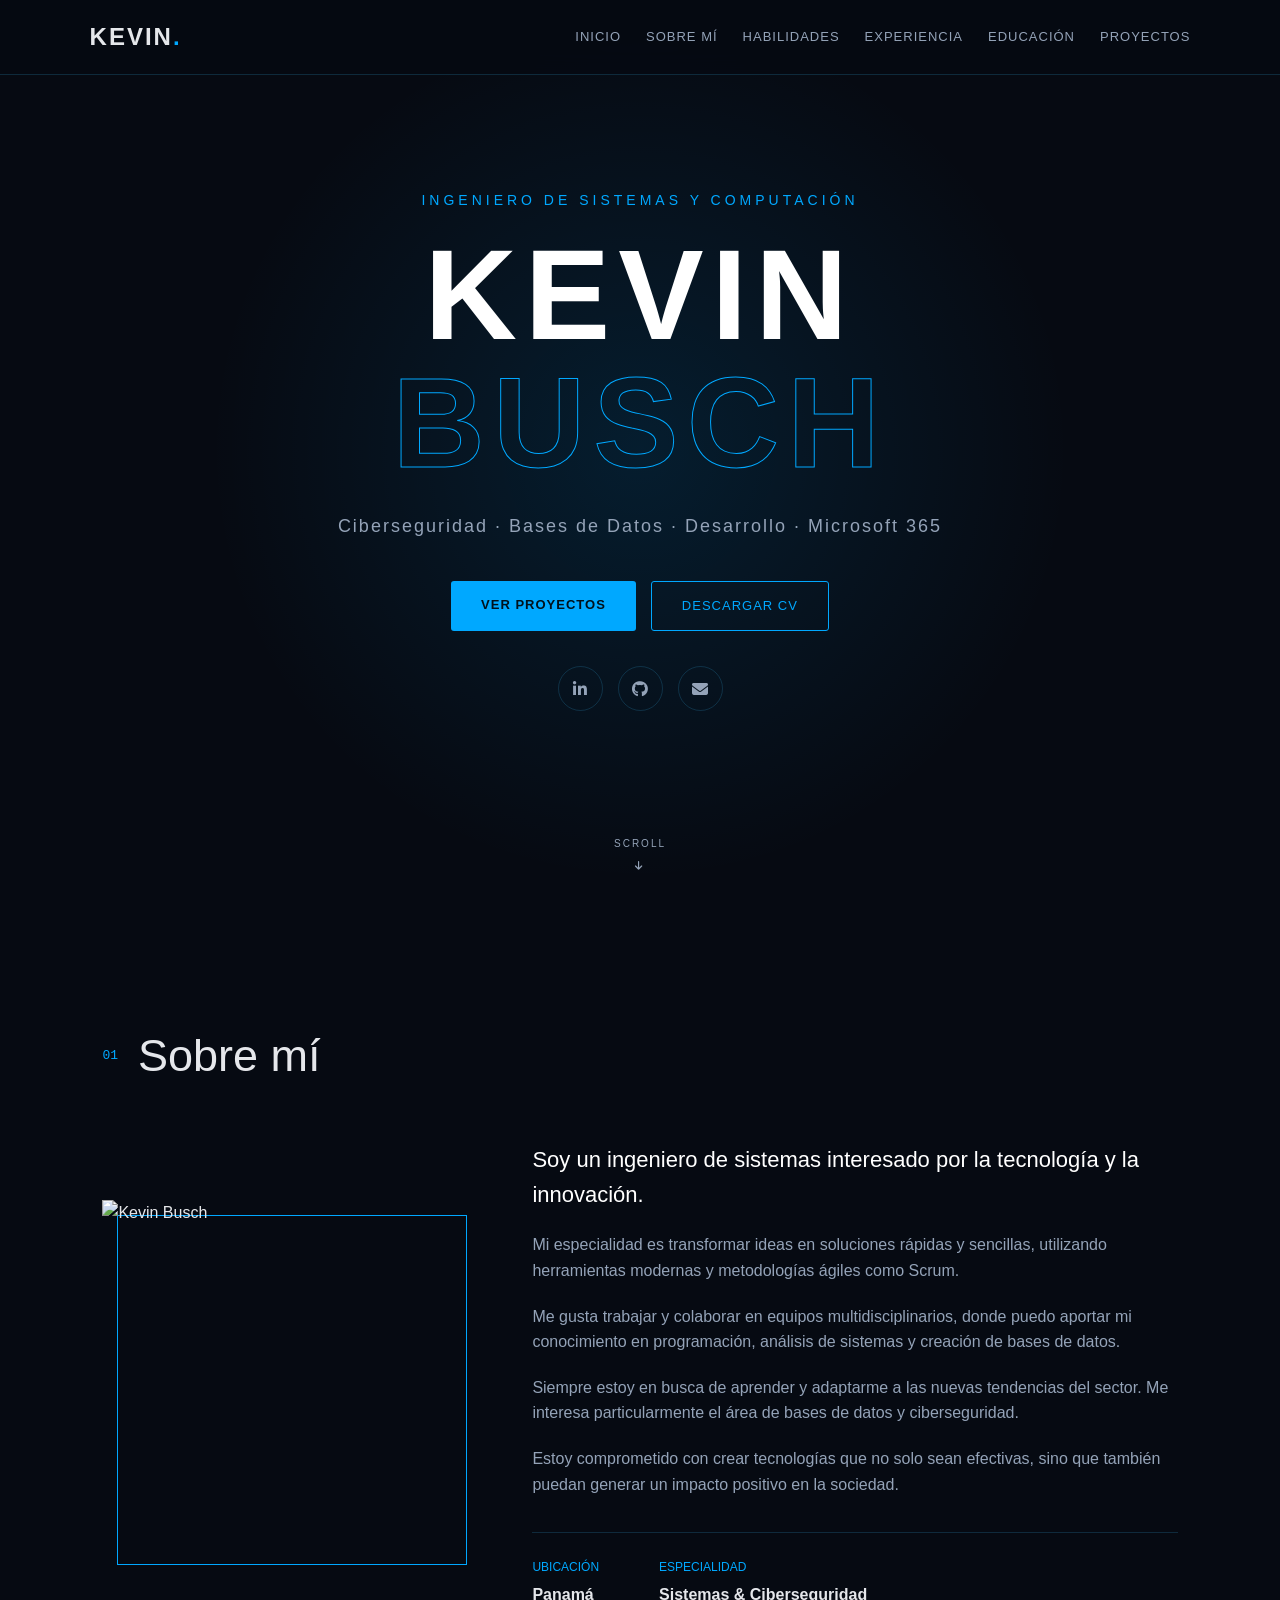
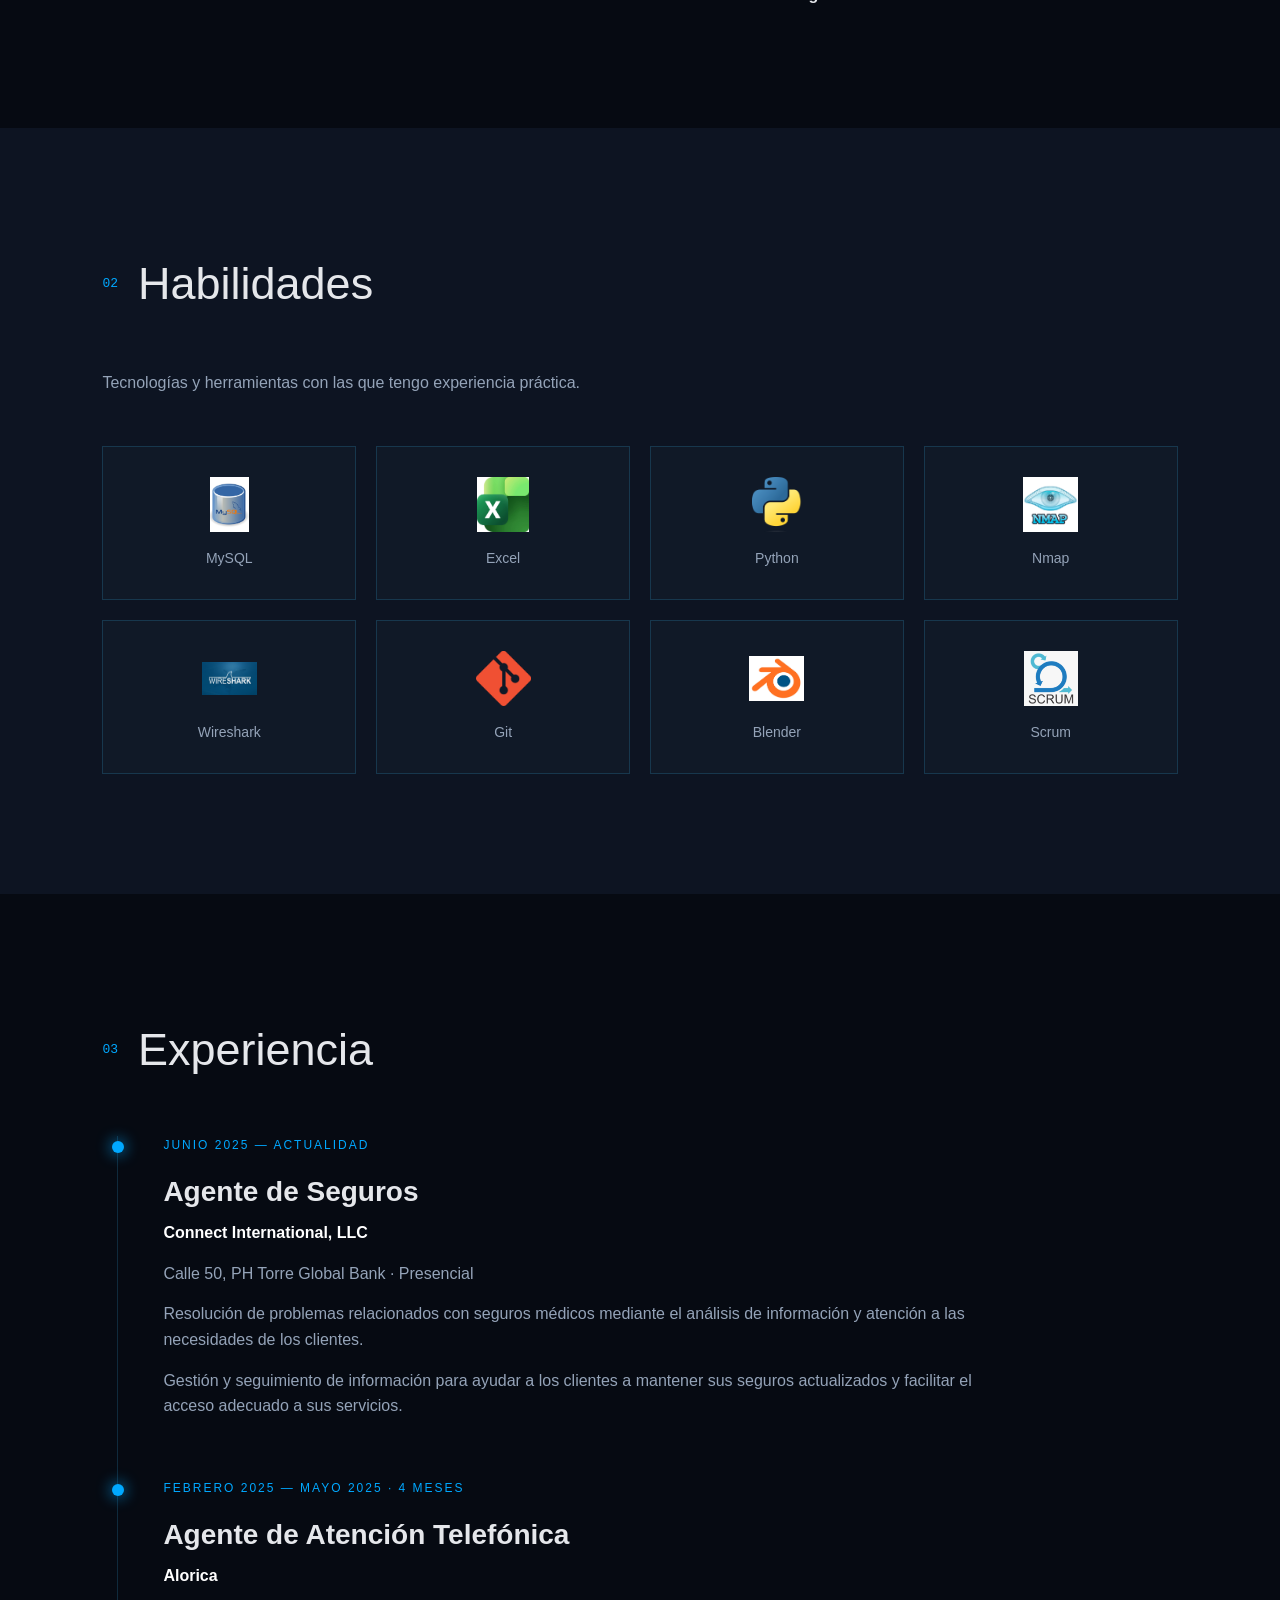
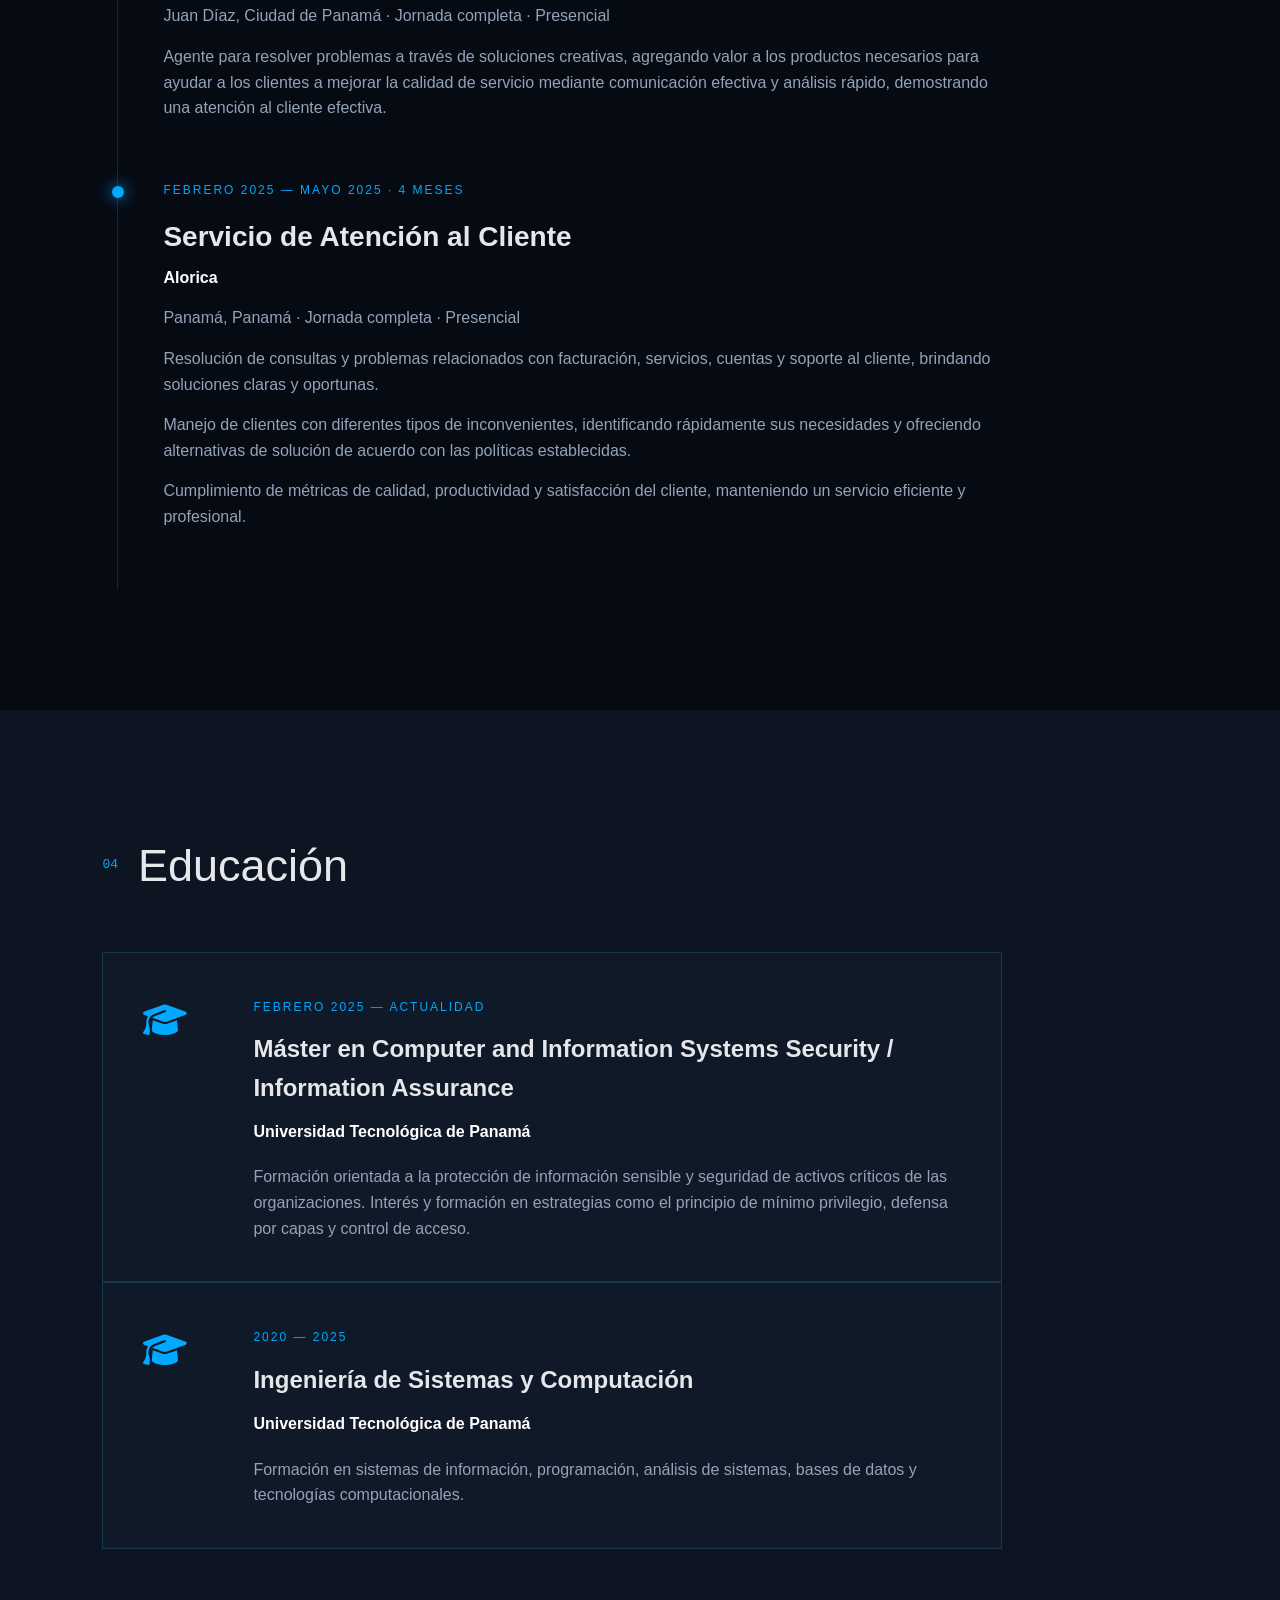
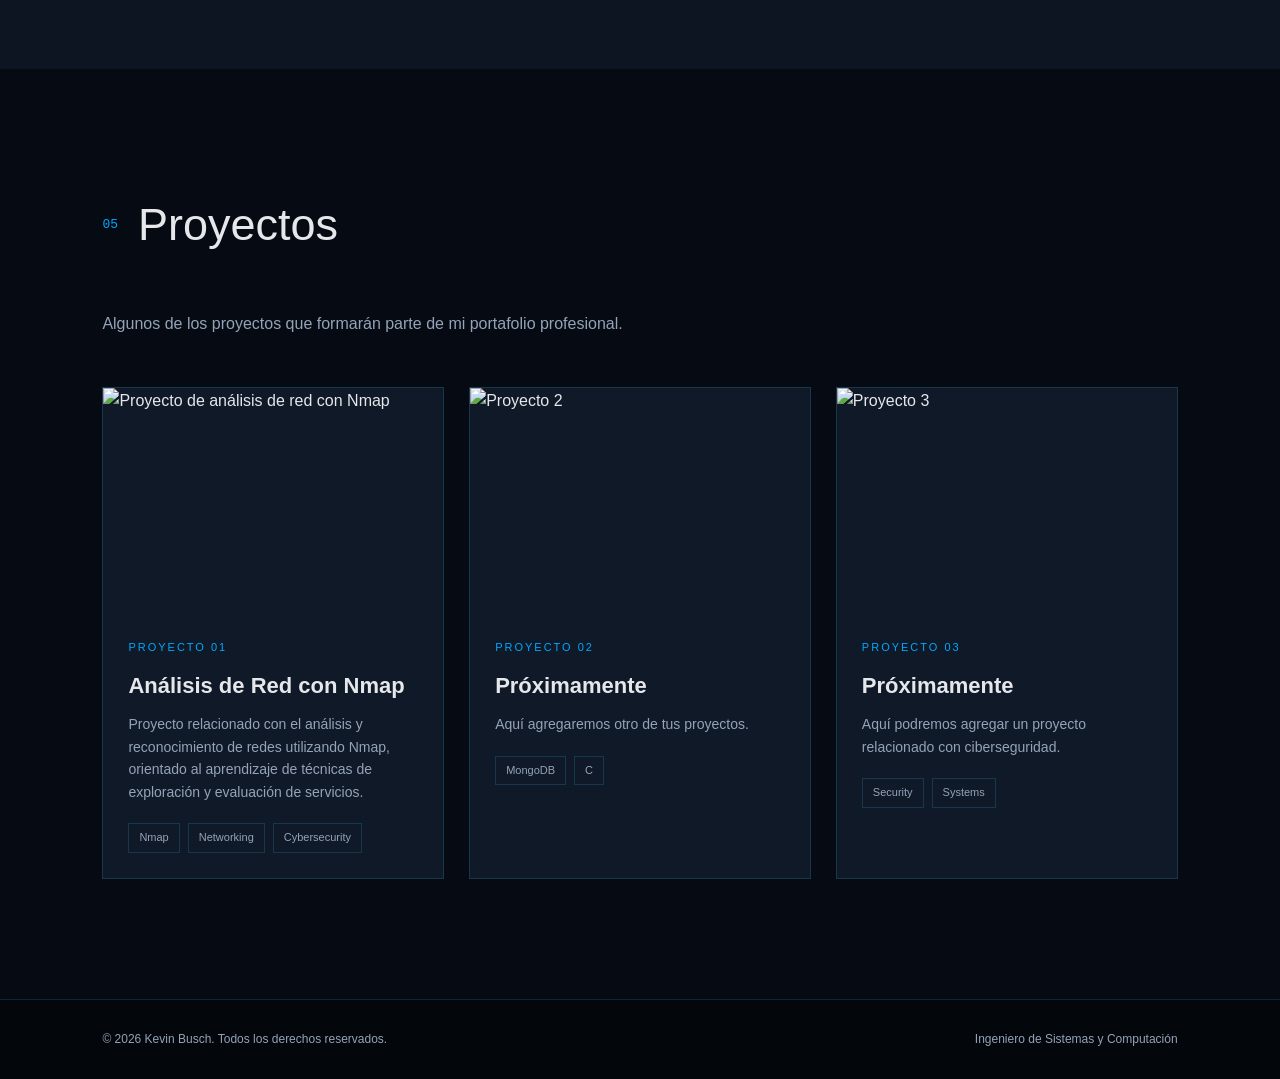
==== index.html @ ad1fcc8e "Update index.html" ====
<!DOCTYPE html>

<html lang="es">



<head>



    <meta charset="UTF-8">



    <meta name="viewport"

          content="width=device-width, initial-scale=1.0">



    <title>Kevin Busch | Ingeniero de Sistemas</title>



    <meta name="description"

          content="Portafolio profesional de Kevin Busch, Ingeniero de Sistemas y Computación con enfoque en ciberseguridad, bases de datos y tecnología.">



    <link rel="stylesheet"

          href="css/style.css">



    <!-- Font Awesome -->

    <link rel="stylesheet"

          href="https://cdnjs.cloudflare.com/ajax/libs/font-awesome/6.5.2/css/all.min.css">



</head>





<body>





    <!-- =====================================

         NAVEGACIÓN

    ====================================== -->



    <header class="navbar">



        <a href="#inicio" class="logo">

            KEVIN<span>.</span>

        </a>





        <nav>



            <a href="#inicio">

                Inicio

            </a>



            <a href="#sobre-mi">

                Sobre mí

            </a>



            <a href="#habilidades">

                Habilidades

            </a>



            <a href="#experiencia">

                Experiencia

            </a>



            <a href="#educacion">

                Educación

            </a>



            <a href="#proyectos">

                Proyectos

            </a>



        </nav>





        <button class="menu-button">



            <i class="fas fa-bars"></i>



        </button>



    </header>







    <!-- =====================================

         INICIO

    ====================================== -->



    <section id="inicio"

             class="hero">





        <div class="hero-background"></div>





        <div class="hero-content">





            <p class="hero-small">



                INGENIERO DE SISTEMAS Y COMPUTACIÓN



            </p>





            <h1>



                KEVIN

                <span>BUSCH</span>



            </h1>





            <p class="hero-description">



                Ciberseguridad · Bases de Datos · Desarrollo

                · Microsoft 365



            </p>





            <div class="hero-buttons">



                <a href="#proyectos"

                   class="btn btn-primary">



                    Ver proyectos



                </a>





                <a href="cv/Kevin-Busch-CV.pdf"

                   class="btn btn-outline"

                   target="_blank">



                    Descargar CV



                </a>



            </div>





            <div class="social-links">





                <a href="https://www.linkedin.com/in/kevin-busch-2131a6323/"

                   target="_blank"

                   aria-label="LinkedIn">



                    <i class="fab fa-linkedin-in"></i>



                </a>





                <a href="#"

                   target="_blank"

                   aria-label="GitHub">



                    <i class="fab fa-github"></i>



                </a>





                <a href="mailto:Kevinbusch2012@outlook.com"

                   aria-label="Email">



                    <i class="fas fa-envelope"></i>



                </a>





            </div>





        </div>





        <div class="scroll-indicator">



            <span>

                SCROLL

            </span>



            <i class="fas fa-arrow-down"></i>



        </div>





    </section>







    <!-- =====================================

         SOBRE MI

    ====================================== -->



    <section id="sobre-mi"

             class="section about">





        <div class="section-title">



            <span>

                01

            </span>



            <h2>

                Sobre mí

            </h2>



        </div>





        <div class="about-grid">





            <div class="about-image">



                <div class="image-border"></div>



                <img src="img/kevin.jpg"

                     alt="Kevin Busch">



            </div>





            <div class="about-content">





                <p class="highlight">



                    Soy un ingeniero de sistemas interesado

                    por la tecnología y la innovación.



                </p>





                <p>



                    Mi especialidad es transformar ideas

                    en soluciones rápidas y sencillas,

                    utilizando herramientas modernas y

                    metodologías ágiles como Scrum.



                </p>





                <p>



                    Me gusta trabajar y colaborar en equipos

                    multidisciplinarios, donde puedo aportar

                    mi conocimiento en programación, análisis

                    de sistemas y creación de bases de datos.



                </p>





                <p>



                    Siempre estoy en busca de aprender y

                    adaptarme a las nuevas tendencias del

                    sector. Me interesa particularmente

                    el área de bases de datos y ciberseguridad.



                </p>





                <p>



                    Estoy comprometido con crear tecnologías

                    que no solo sean efectivas, sino que

                    también puedan generar un impacto

                    positivo en la sociedad.



                </p>





                <div class="about-info">





                    <div>



                        <span>

                            Ubicación

                        </span>



                        <strong>

                            Panamá

                        </strong>



                    </div>





                    <div>



                        <span>

                            Especialidad

                        </span>



                        <strong>

                            Sistemas & Ciberseguridad

                        </strong>



                    </div>





                </div>





            </div>





        </div>





    </section>







    <!-- =====================================

         ESPECIALIDADES

    ====================================== -->



    <section id="habilidades"

             class="section skills">





        <div class="section-title">



            <span>

                02

            </span>



            <h2>

                Habilidades

            </h2>



        </div>





        <p class="section-intro">



            Tecnologías y herramientas con las que tengo

            experiencia práctica.



        </p>





        <div class="skills-logos">





            <div class="skill-box">

                <img src="img/mysql.jpg" alt="MySQL">

                <span>MySQL</span>

            </div>





            <div class="skill-box">

                <img src="img/excell.jpg" alt="Excel">

                <span>Excel</span>

            </div>





            <div class="skill-box">

                <img src="img/python.png" alt="Python">

                <span>Python</span>

            </div>





            <div class="skill-box">

                <img src="img/nmap.png" alt="Nmap">

                <span>Nmap</span>

            </div>





            <div class="skill-box">

                <img src="img/wireshark.png" alt="Wireshark">

                <span>Wireshark</span>

            </div>





            <div class="skill-box">

                <img src="img/git.png" alt="Git">

                <span>Git</span>

            </div>





            <div class="skill-box">

                <img src="img/blender.jpg" alt="Blender">

                <span>Blender</span>

            </div>





            <div class="skill-box">

                <img src="img/scrum.png" alt="Scrum">

                <span>Scrum</span>

            </div>





        </div>





    </section>







    <!-- =====================================

         EXPERIENCIA

    ====================================== -->



    <section id="experiencia"

             class="section experience">





        <div class="section-title">



            <span>

                03

            </span>



            <h2>

                Experiencia

            </h2>



        </div>





        <div class="timeline">





            <div class="timeline-item">





                <div class="timeline-dot"></div>





                <div class="timeline-date">



                    JUNIO 2025 — ACTUALIDAD



                </div>





                <div class="timeline-content">





                    <h3>

                        Agente de Seguros

                    </h3>





                    <h4>

                        Connect International, LLC

                    </h4>





                    <p>



                        Calle 50, PH Torre Global Bank

                        · Presencial



                    </p>





                    <p>



                        Resolución de problemas relacionados

                        con seguros médicos mediante el

                        análisis de información y atención

                        a las necesidades de los clientes.



                    </p>





                    <p>



                        Gestión y seguimiento de información

                        para ayudar a los clientes a mantener

                        sus seguros actualizados y facilitar

                        el acceso adecuado a sus servicios.



                    </p>





                </div>





            </div>





            <div class="timeline-item">





                <div class="timeline-dot"></div>





                <div class="timeline-date">



                    FEBRERO 2025 — MAYO 2025 · 4 MESES



                </div>





                <div class="timeline-content">





                    <h3>

                        Agente de Atención Telefónica

                    </h3>





                    <h4>

                        Alorica

                    </h4>





                    <p>



                        Juan Díaz, Ciudad de Panamá

                        · Jornada completa · Presencial



                    </p>





                    <p>



                        Agente para resolver problemas a través

                        de soluciones creativas, agregando valor

                        a los productos necesarios para ayudar a

                        los clientes a mejorar la calidad de

                        servicio mediante comunicación efectiva

                        y análisis rápido, demostrando una

                        atención al cliente efectiva.



                    </p>





                </div>





            </div>





            <div class="timeline-item">





                <div class="timeline-dot"></div>





                <div class="timeline-date">



                    FEBRERO 2025 — MAYO 2025 · 4 MESES



                </div>





                <div class="timeline-content">





                    <h3>

                        Servicio de Atención al Cliente

                    </h3>





                    <h4>

                        Alorica

                    </h4>





                    <p>



                        Panamá, Panamá

                        · Jornada completa · Presencial



                    </p>





                    <p>



                        Resolución de consultas y problemas

                        relacionados con facturación, servicios,

                        cuentas y soporte al cliente, brindando

                        soluciones claras y oportunas.



                    </p>





                    <p>



                        Manejo de clientes con diferentes tipos

                        de inconvenientes, identificando

                        rápidamente sus necesidades y ofreciendo

                        alternativas de solución de acuerdo con

                        las políticas establecidas.



                    </p>





                    <p>



                        Cumplimiento de métricas de calidad,

                        productividad y satisfacción del cliente,

                        manteniendo un servicio eficiente y

                        profesional.



                    </p>





                </div>





            </div>





        </div>





    </section>







    <!-- =====================================

         EDUCACIÓN

    ====================================== -->



    <section id="educacion"

             class="section education">





        <div class="section-title">



            <span>

                04

            </span>



            <h2>

                Educación

            </h2>



        </div>





        <div class="education-card">





            <div class="education-icon">



                <i class="fas fa-graduation-cap"></i>



            </div>





            <div>





                <span class="education-date">



                    FEBRERO 2025 — ACTUALIDAD



                </span>





                <h3>



                    Máster en Computer and Information

                    Systems Security / Information Assurance



                </h3>





                <h4>



                    Universidad Tecnológica de Panamá



                </h4>





                <p>



                    Formación orientada a la protección de

                    información sensible y seguridad de

                    activos críticos de las organizaciones.



                    Interés y formación en estrategias como

                    el principio de mínimo privilegio,

                    defensa por capas y control de acceso.



                </p>





            </div>





        </div>





        <div class="education-card">



    <div class="education-icon">



        <i class="fas fa-graduation-cap"></i>



    </div>



    <div>



        <span class="education-date">



            2020 — 2025



        </span>



        <h3>



            Ingeniería de Sistemas y Computación



        </h3>



        <h4>



            Universidad Tecnológica de Panamá



        </h4>



        <p>



            Formación en sistemas de información,

            programación, análisis de sistemas,

            bases de datos y tecnologías

            computacionales.



        </p>



    </div>



</div>





    </section>







    <!-- =====================================

         PROYECTOS

    ====================================== -->



    <section id="proyectos"

             class="section projects">





        <div class="section-title">



            <span>

                05

            </span>



            <h2>

                Proyectos

            </h2>



        </div>





        <p class="section-intro">



            Algunos de los proyectos que formarán

            parte de mi portafolio profesional.



        </p>





        <div class="projects-grid">





            <article class="project-card">





                <div class="project-image">



                    <img src="img/project-1.jpg"

                         alt="Proyecto de análisis de red con Nmap">



                </div>





                <div class="project-content">





                    <span>

                        PROYECTO 01

                    </span>





                    <h3>

                        Análisis de Red con Nmap

                    </h3>





                    <p>



                         Proyecto relacionado con el análisis y

                        reconocimiento de redes utilizando Nmap,

                        orientado al aprendizaje de técnicas de

                        exploración y evaluación de servicios.



                    </p>





                    <div class="project-tech">



                            <span>Nmap</span>



                            <span>Networking</span>



                            <span>Cybersecurity</span>



                        </div>





                </div>





            </article>







            <article class="project-card">





                <div class="project-image">



                    <img src="img/project-2.jpg"

                         alt="Proyecto 2">



                </div>





                <div class="project-content">





                    <span>

                        PROYECTO 02

                    </span>





                    <h3>

                        Próximamente

                    </h3>





                    <p>



                        Aquí agregaremos otro de tus

                        proyectos.



                    </p>





                    <div class="project-tech">



                        <span>MongoDB</span>



                        <span>C</span>



                    </div>





                </div>





            </article>







            <article class="project-card">





                <div class="project-image">



                    <img src="img/project-3.jpg"

                         alt="Proyecto 3">



                </div>





                <div class="project-content">





                    <span>

                        PROYECTO 03

                    </span>





                    <h3>

                        Próximamente

                    </h3>





                    <p>



                        Aquí podremos agregar un proyecto

                        relacionado con ciberseguridad.



                    </p>





                    <div class="project-tech">



                        <span>Security</span>



                        <span>Systems</span>



                    </div>





                </div>





            </article>





        </div>





    </section>







    <!-- =====================================

         FOOTER

    ====================================== -->



    <footer>





        <p>



            © 2026 Kevin Busch.

            Todos los derechos reservados.



        </p>





        <p>



            Ingeniero de Sistemas y Computación



        </p>





    </footer>







    <script src="js/script.js"></script>





</body>



</html>
---- css/style.css ----
/* =========================================

   VARIABLES

========================================= */



:root {



    --background: #060a12;



    --background-light: #0d1422;



    --card: #101927;



    --blue: #00a8ff;



    --blue-light: #38bdf8;



    --green: #22c55e;



    --white: #ffffff;



    --text: #e5e7eb;



    --muted: #94a3b8;



    --border: rgba(56, 189, 248, 0.18);



}







/* =========================================

   RESET

========================================= */



* {



    margin: 0;



    padding: 0;



    box-sizing: border-box;



}





html {



    scroll-behavior: smooth;



}





body {



    font-family:

        Arial,

        Helvetica,

        sans-serif;



    background: var(--background);



    color: var(--text);



    line-height: 1.6;



}





a {



    text-decoration: none;



    color: inherit;



}





img {



    max-width: 100%;



    display: block;



}







/* =========================================

   NAVBAR

========================================= */



.navbar {



    position: fixed;



    top: 0;



    left: 0;



    width: 100%;



    height: 75px;



    display: flex;



    align-items: center;



    justify-content: space-between;



    padding: 0 7%;



    background:

        rgba(6, 10, 18, .85);



    backdrop-filter: blur(12px);



    border-bottom:

        1px solid var(--border);



    z-index: 1000;



}





.logo {



    font-size: 24px;



    font-weight: 700;



    letter-spacing: 2px;



}





.logo span {



    color: var(--blue);



}





.navbar nav {



    display: flex;



    gap: 25px;



}





.navbar nav a {



    color: var(--muted);



    font-size: 13px;



    text-transform: uppercase;



    letter-spacing: 1px;



    transition: .3s;



}





.navbar nav a:hover {



    color: var(--blue);



}





.menu-button {



    display: none;



    background: none;



    border: none;



    color: white;



    font-size: 25px;



}







/* =========================================

   HERO

========================================= */



.hero {



    position: relative;



    min-height: 100vh;



    display: flex;



    align-items: center;



    justify-content: center;



    text-align: center;



    overflow: hidden;



}





.hero-background {



    position: absolute;



    inset: 0;



    background:



        linear-gradient(

            rgba(6,10,18,.75),

            rgba(6,10,18,.95)

        ),



        url("../img/background.jpg");



    background-size: cover;



    background-position: center;



    z-index: -2;



}





.hero::after {



    content: "";



    position: absolute;



    inset: 0;



    background:



        radial-gradient(

            circle at center,

            rgba(0,168,255,.12),

            transparent 55%

        );



    z-index: -1;



}





.hero-content {



    max-width: 1000px;



    padding: 30px;



}





.hero-small {



    color: var(--blue);



    letter-spacing: 4px;



    font-size: 14px;



    margin-bottom: 20px;



}





.hero h1 {



    font-size:

        clamp(60px, 10vw, 130px);



    line-height: 1;



    letter-spacing: 8px;



    color: white;



}





.hero h1 span {



    color: transparent;



    -webkit-text-stroke:

        1px var(--blue);



}





.hero-description {



    margin-top: 25px;



    color: var(--muted);



    font-size: 18px;



    letter-spacing: 2px;



}





.hero-buttons {



    display: flex;



    justify-content: center;



    gap: 15px;



    margin-top: 40px;



}





.btn {



    display: inline-block;



    padding: 14px 30px;



    border-radius: 3px;



    text-transform: uppercase;



    letter-spacing: 1px;



    font-size: 13px;



    transition: .3s;



}





.btn-primary {



    background: var(--blue);



    color: #00111c;



    font-weight: bold;



}





.btn-primary:hover {



    background: var(--blue-light);



    transform: translateY(-3px);



}





.btn-outline {



    border:

        1px solid var(--blue);



    color: var(--blue);



}





.btn-outline:hover {



    background: var(--blue);



    color: #00111c;



}





.social-links {



    display: flex;



    justify-content: center;



    gap: 15px;



    margin-top: 35px;



}





.social-links a {



    width: 45px;



    height: 45px;



    border:

        1px solid var(--border);



    border-radius: 50%;



    display: flex;



    align-items: center;



    justify-content: center;



    color: var(--muted);



    transition: .3s;



}





.social-links a:hover {



    color: var(--blue);



    border-color: var(--blue);



    box-shadow:

        0 0 20px rgba(0,168,255,.25);



}





.scroll-indicator {



    position: absolute;



    bottom: 30px;



    left: 50%;



    transform: translateX(-50%);



    display: flex;



    flex-direction: column;



    gap: 8px;



    align-items: center;



    color: var(--muted);



    font-size: 10px;



    letter-spacing: 2px;



}







/* =========================================

   SECCIONES

========================================= */



.section {



    padding: 120px 8%;



}





.section-title {



    display: flex;



    align-items: center;



    gap: 20px;



    margin-bottom: 50px;



}





.section-title span {



    color: var(--blue);



    font-family: monospace;



}





.section-title h2 {



    font-size: 45px;



    font-weight: 400;



}





.section-intro {



    max-width: 700px;



    color: var(--muted);



    margin-bottom: 50px;



}







/* =========================================

   ABOUT

========================================= */



.about {



    background: var(--background);



}





.about-grid {



    display: grid;



    grid-template-columns:

        350px 1fr;



    gap: 80px;



    align-items: center;



}





.about-image {



    position: relative;



}





.about-image img {



    width: 100%;



    aspect-ratio: 1;



    object-fit: cover;



    filter: grayscale(20%);



}





.image-border {



    position: absolute;



    width: 100%;



    height: 100%;



    border:

        1px solid var(--blue);



    top: 15px;



    left: 15px;



    z-index: 0;



}





.about-image img {



    position: relative;



    z-index: 1;



}





.about-content p {



    color: var(--muted);



    margin-bottom: 20px;



}





.about-content .highlight {



    color: white;



    font-size: 22px;



}





.about-info {



    display: flex;



    gap: 60px;



    margin-top: 35px;



    padding-top: 25px;



    border-top:

        1px solid var(--border);



}





.about-info div {



    display: flex;



    flex-direction: column;



}





.about-info span {



    color: var(--blue);



    font-size: 12px;



    text-transform: uppercase;



}





.about-info strong {



    margin-top: 5px;



}







/* =========================================

   SKILLS

========================================= */



.skills {



    background: var(--background-light);



}





.skills-grid {



    display: grid;



    grid-template-columns:

        repeat(4, 1fr);



    gap: 20px;



}





.skill-card {



    background: var(--card);



    border:

        1px solid var(--border);



    padding: 35px 25px;



    transition: .3s;



}





.skill-card:hover {



    transform: translateY(-8px);



    border-color: var(--blue);



}





.skill-icon {



    color: var(--blue);



    font-size: 35px;



    margin-bottom: 25px;



}





.skill-card h3 {



    margin-bottom: 15px;



}





.skill-card p {



    color: var(--muted);



    font-size: 14px;



}





.skills-logos {



    display: grid;



    grid-template-columns:

        repeat(4, 1fr);



    gap: 20px;



}





.skill-box {



    background: var(--card);



    border:

        1px solid var(--border);



    padding: 30px 15px;



    display: flex;



    flex-direction: column;



    align-items: center;



    gap: 15px;



    transition: .3s;



}





.skill-box:hover {



    transform: translateY(-8px);



    border-color: var(--blue);



}





.skill-box img {



    width: 55px;



    height: 55px;



    object-fit: contain;



}





.skill-box span {



    color: var(--muted);



    font-size: 14px;



}







/* =========================================

   EXPERIENCE

========================================= */



.experience {



    background: var(--background);



}





.timeline {



    max-width: 900px;



    border-left:

        1px solid var(--border);



    margin-left: 15px;



}





.timeline-item {



    position: relative;



    padding-left: 45px;



    padding-bottom: 60px;



}





.timeline-dot {



    position: absolute;



    width: 12px;



    height: 12px;



    background: var(--blue);



    border-radius: 50%;



    left: -6px;



    top: 5px;



    box-shadow:

        0 0 15px var(--blue);



}





.timeline-date {



    color: var(--blue);



    font-size: 12px;



    letter-spacing: 2px;



}





.timeline-content {



    margin-top: 15px;



}





.timeline-content h3 {



    font-size: 28px;



}





.timeline-content h4 {



    color: white;



    margin-top: 5px;



}





.timeline-content p {



    color: var(--muted);



    margin-top: 15px;



}







/* =========================================

   EDUCATION

========================================= */



.education {



    background: var(--background-light);



}





.education-card {



    max-width: 900px;



    display: grid;



    grid-template-columns: 80px 1fr;



    gap: 30px;



    background: var(--card);



    border:

        1px solid var(--border);



    padding: 40px;



}





.education-icon {



    font-size: 35px;



    color: var(--blue);



}





.education-date {



    color: var(--blue);



    font-size: 12px;



    letter-spacing: 2px;



}





.education-card h3 {



    margin: 12px 0;



    font-size: 24px;



}





.education-card h4 {



    color: white;



}





.education-card p {



    color: var(--muted);



    margin-top: 20px;



}







/* =========================================

   PROJECTS

========================================= */



.projects {



    background: var(--background);



}





.projects-grid {



    display: grid;



    grid-template-columns:

        repeat(3, 1fr);



    gap: 25px;



}





.project-card {



    background: var(--card);



    border:

        1px solid var(--border);



    overflow: hidden;



    transition: .3s;



}





.project-card:hover {



    transform: translateY(-8px);



    border-color: var(--blue);



}





.project-image {



    height: 220px;



    overflow: hidden;



}





.project-image img {



    width: 100%;



    height: 100%;



    object-fit: cover;



    transition: .5s;



}





.project-card:hover

.project-image img {



    transform: scale(1.05);



}





.project-content {



    padding: 25px;



}





.project-content > span {



    color: var(--blue);



    font-size: 11px;



    letter-spacing: 2px;



}





.project-content h3 {



    margin: 10px 0;



    font-size: 22px;



}





.project-content p {



    color: var(--muted);



    font-size: 14px;



}





.project-tech {



    display: flex;



    flex-wrap: wrap;



    gap: 8px;



    margin-top: 20px;



}





.project-tech span {



    color: var(--muted);



    border:

        1px solid var(--border);



    padding: 5px 10px;



    font-size: 11px;



}







/* =========================================

   CONTACT

========================================= */



.contact {



    text-align: center;



    background:



        radial-gradient(

            circle at center,

            rgba(0,168,255,.08),

            transparent 50%

        ),



        var(--background-light);



}





.contact-content {



    max-width: 700px;



    margin: auto;



}





.contact-number {



    color: var(--blue);



    font-family: monospace;



}





.contact h2 {



    font-size: 70px;



    margin: 15px 0;



}





.contact p {



    color: var(--muted);



    margin-bottom: 30px;



}





.contact-links {



    display: flex;



    justify-content: center;



    gap: 30px;



    margin-top: 40px;



}





.contact-links a {



    color: var(--muted);



    transition: .3s;



}





.contact-links a:hover {



    color: var(--blue);



}







/* =========================================

   FOOTER

========================================= */



footer {



    padding: 30px 8%;



    display: flex;



    justify-content: space-between;



    background: #03060b;



    border-top:

        1px solid var(--border);



    color: var(--muted);



    font-size: 12px;



}







/* =========================================

   RESPONSIVE

========================================= */



@media (max-width: 1000px) {





    .navbar nav {



        gap: 12px;



    }





    .navbar nav a {



        font-size: 11px;



    }





    .skills-grid,

    .skills-logos {



        grid-template-columns:

            repeat(2, 1fr);



    }





    .projects-grid {



        grid-template-columns:

            1fr;



    }





}





@media (max-width: 700px) {





    .navbar {



        padding: 0 20px;



    }





    .navbar nav {



        display: none;



    }





    .menu-button {



        display: block;



    }





    .hero h1 {



        font-size: 55px;



        letter-spacing: 4px;



    }





    .hero-description {



        font-size: 14px;



    }





    .hero-buttons {



        flex-direction: column;



    }





    .section {



        padding: 80px 6%;



    }





    .section-title h2 {



        font-size: 35px;



    }





    .about-grid {



        grid-template-columns: 1fr;



        gap: 50px;



    }





    .about-image {



        max-width: 300px;



        margin: auto;



    }





    .skills-grid,

    .skills-logos {



        grid-template-columns:

            repeat(2, 1fr);



    }





    .education-card {



        grid-template-columns: 1fr;



    }





    .contact h2 {



        font-size: 50px;



    }





    footer {



        flex-direction: column;



        gap: 10px;



        text-align: center;



    }



}
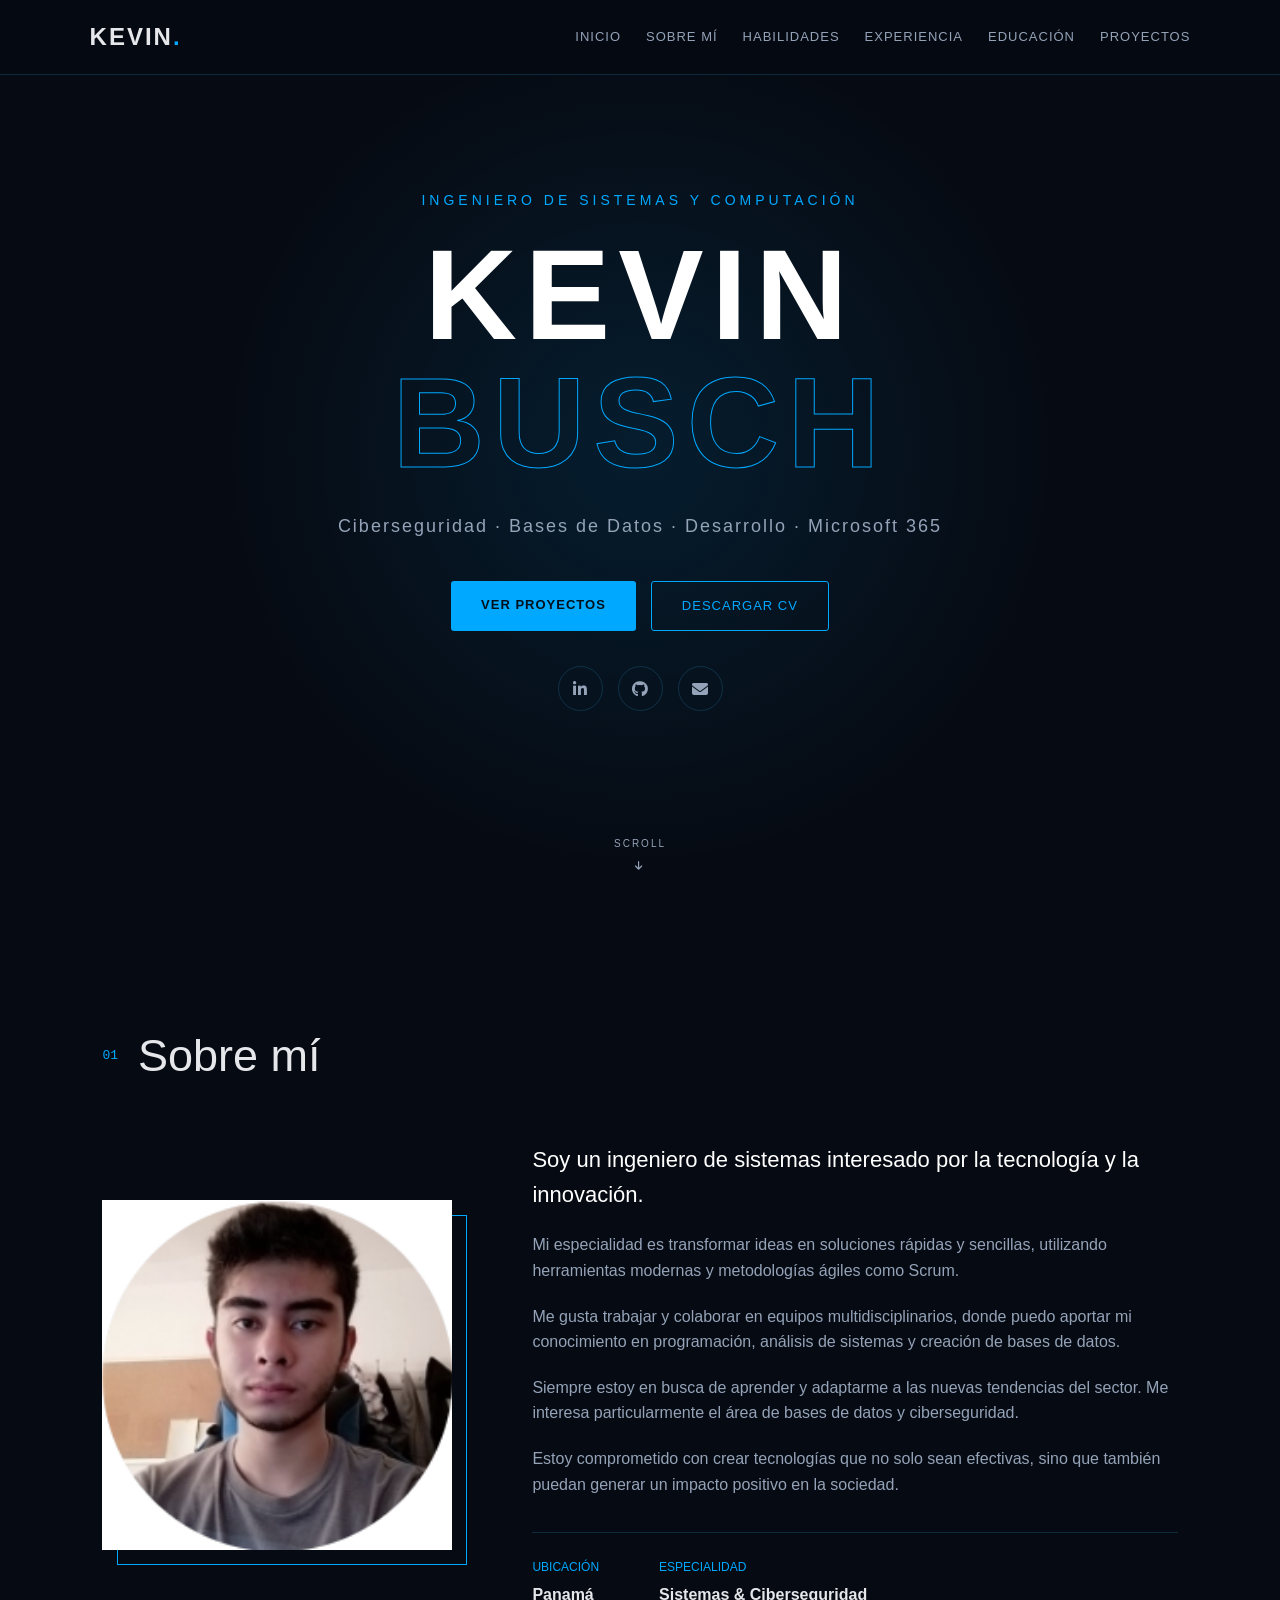
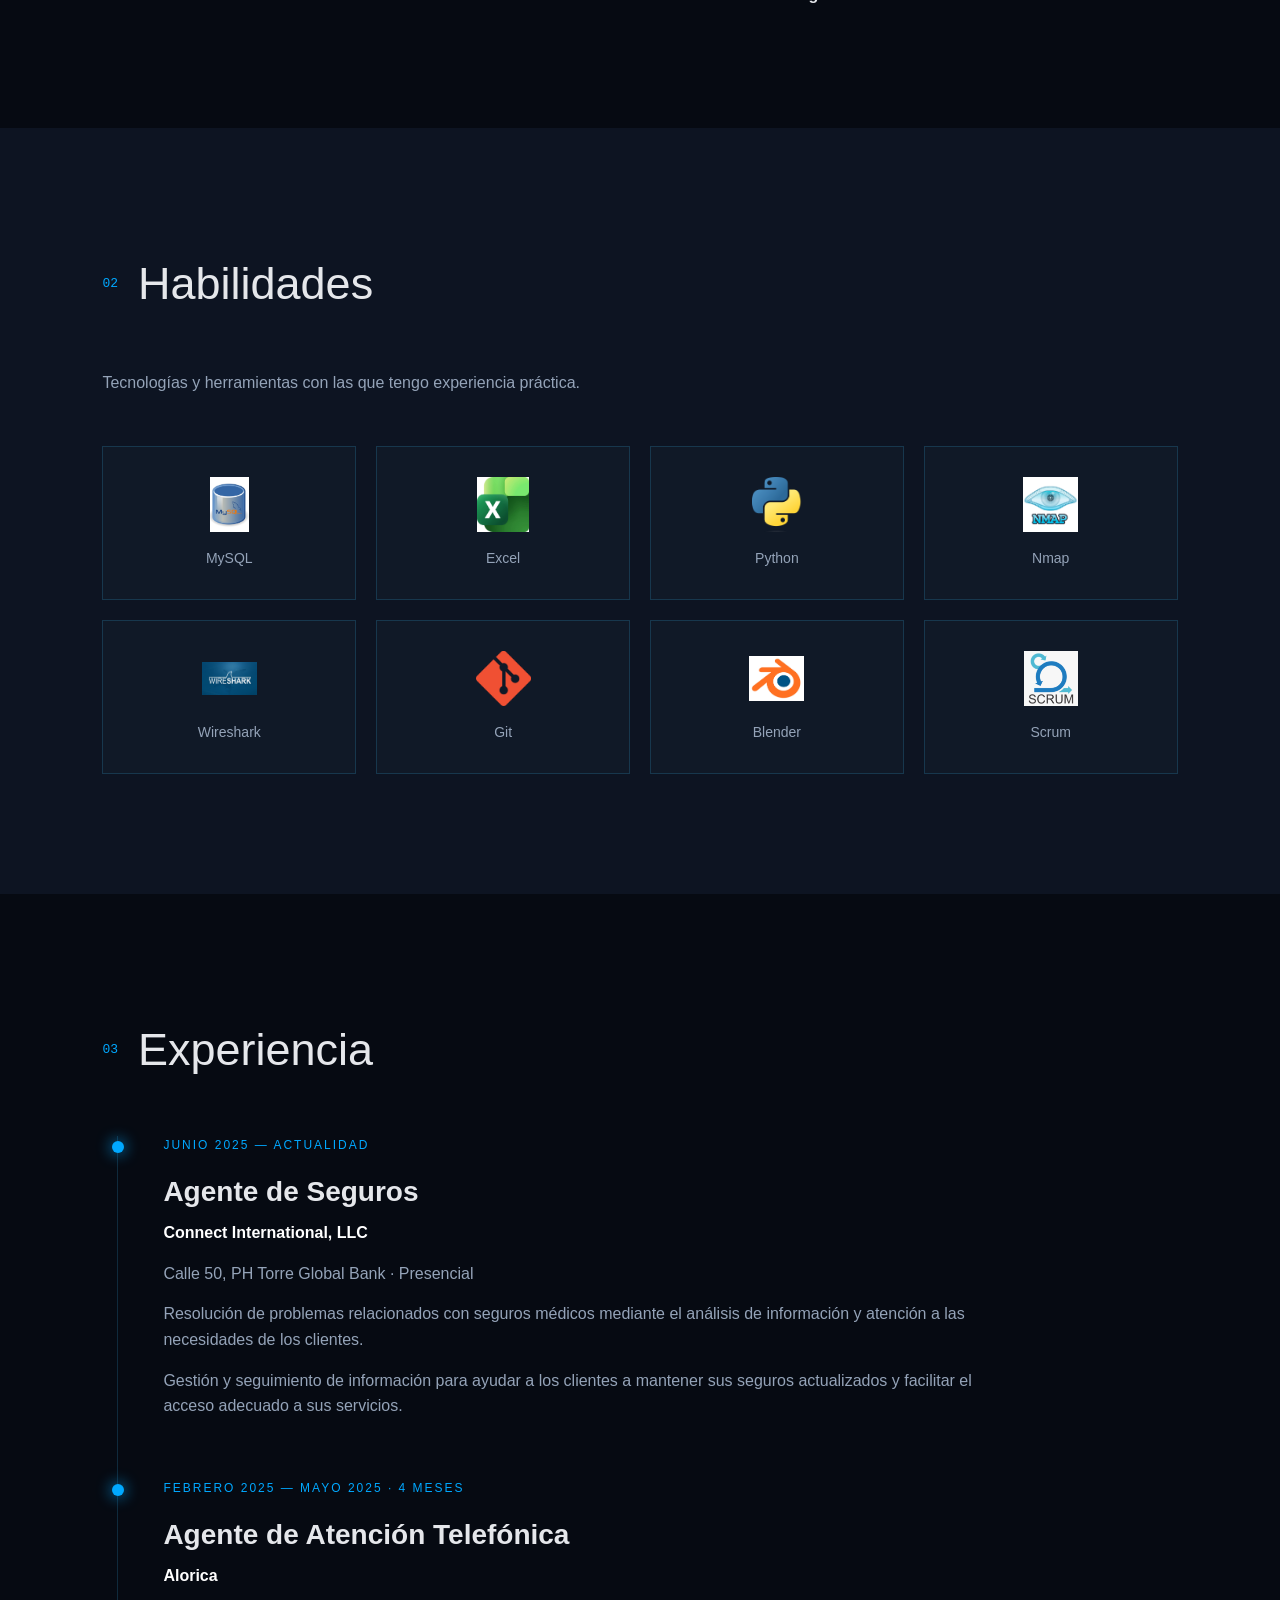
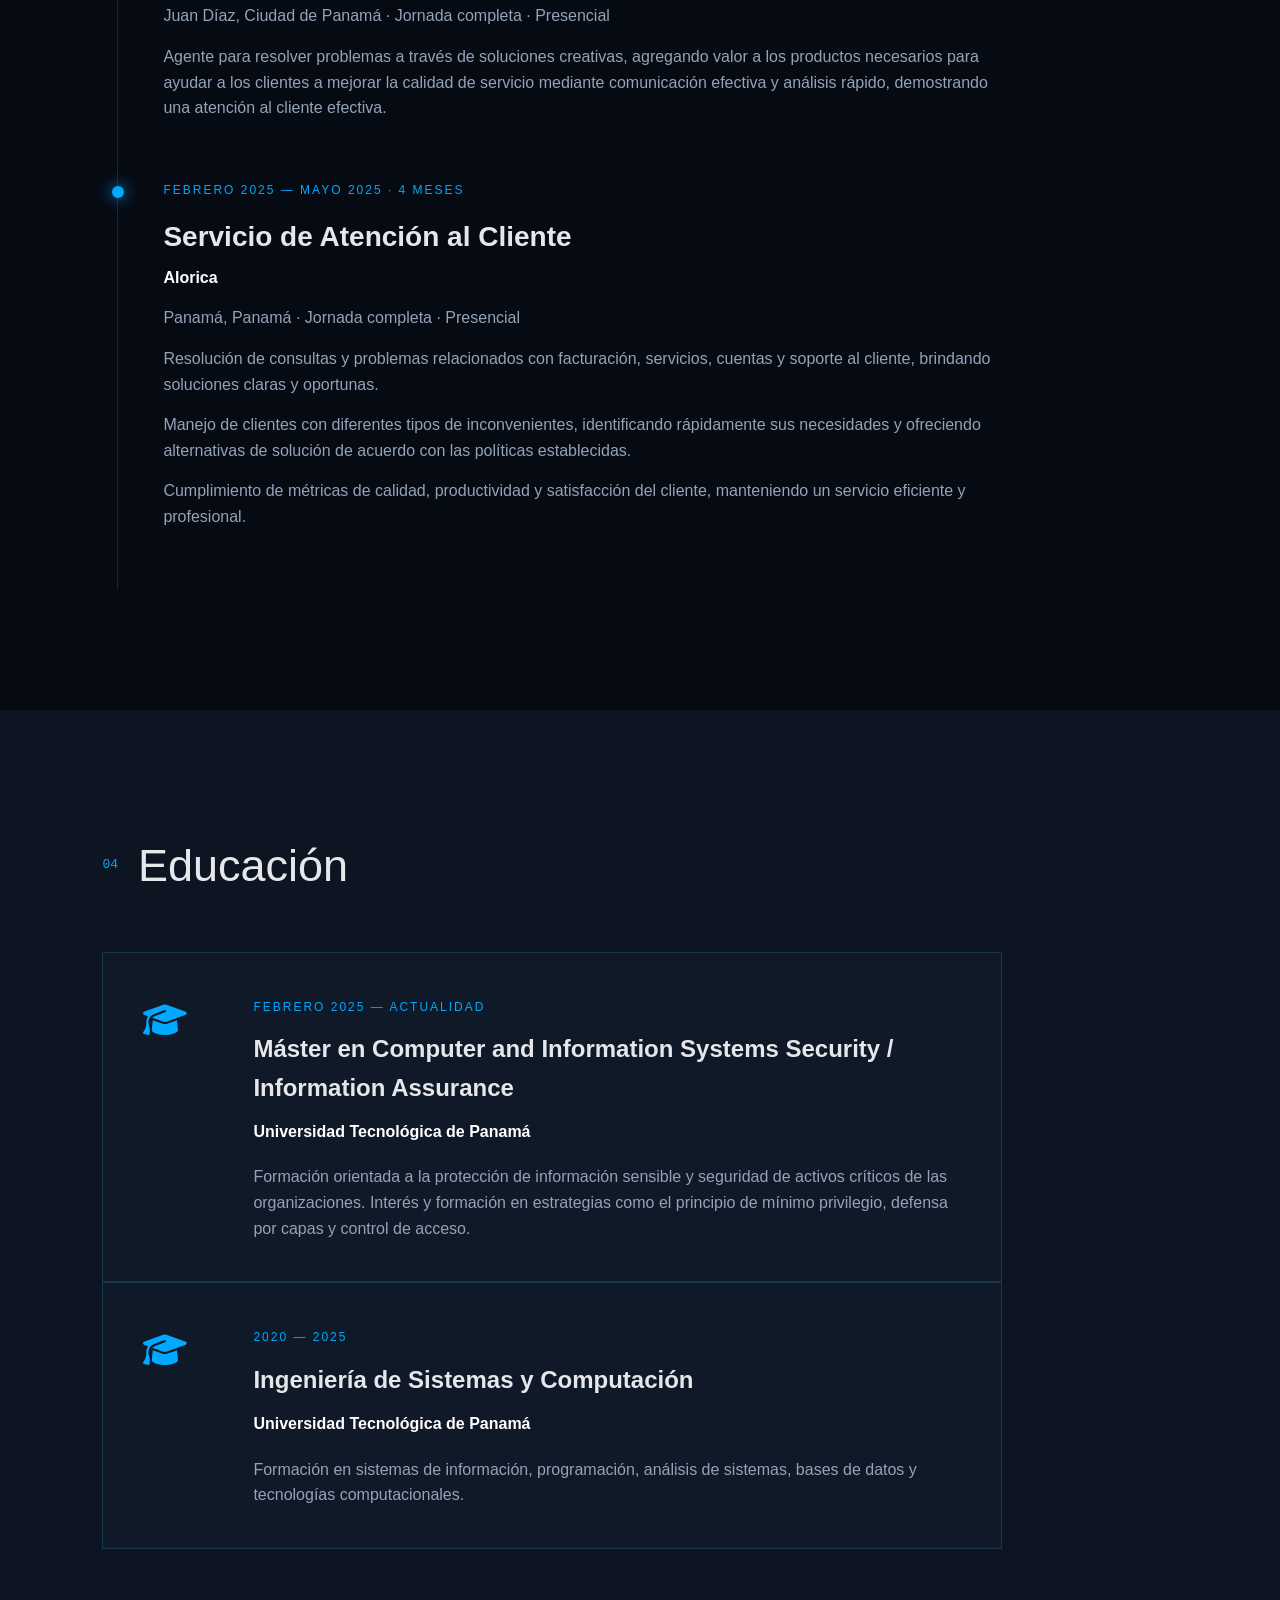
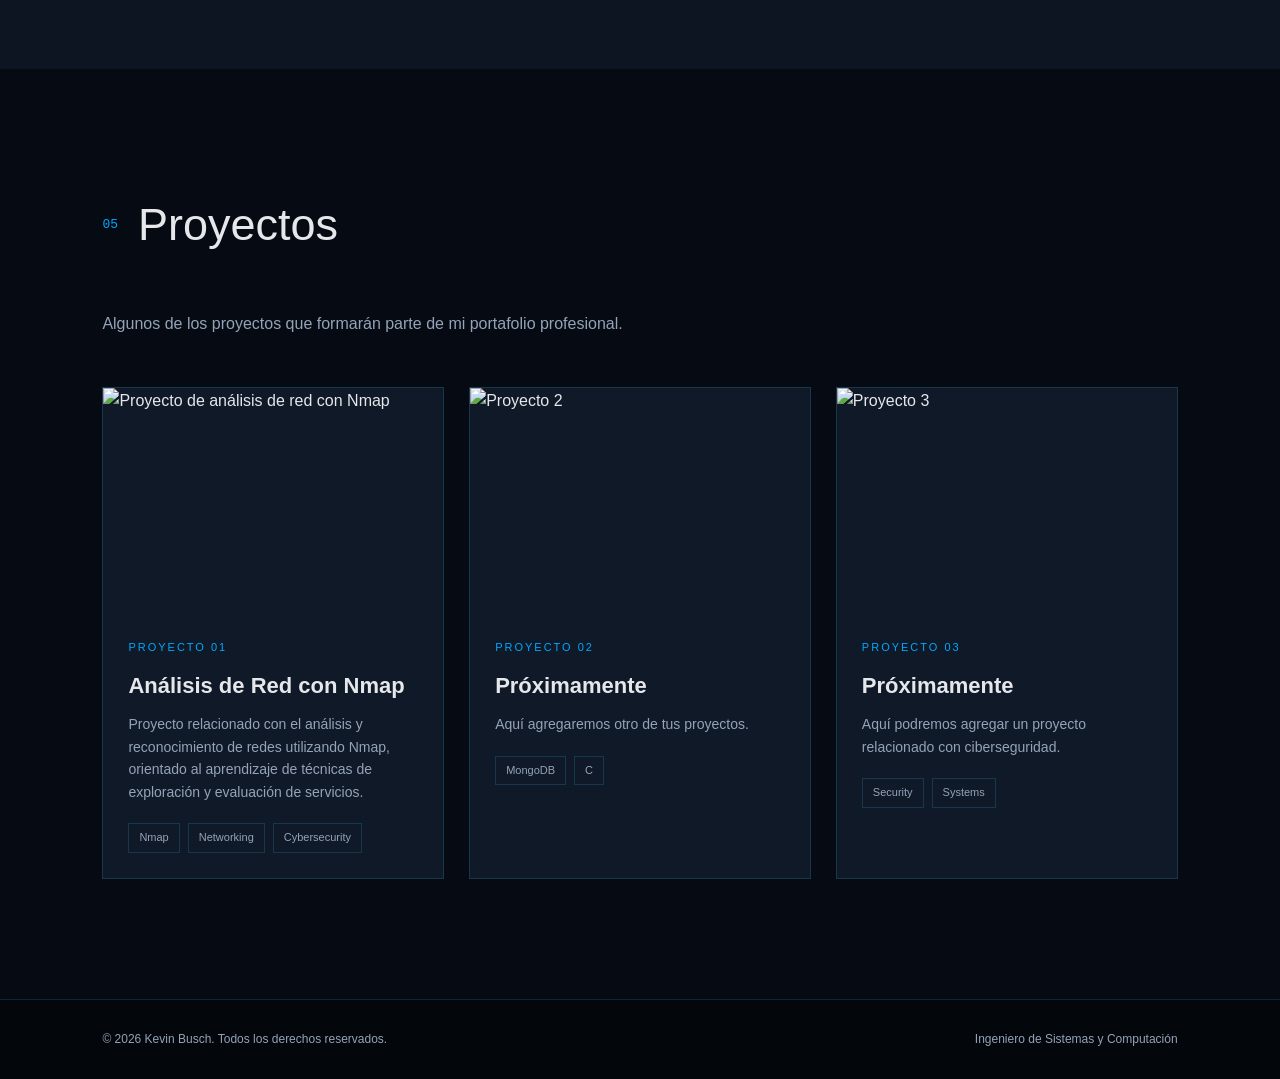
==== commit 33dfed74: "Update index.html" ====
--- a/index.html
+++ b/index.html
@@ -426,7 +426,7 @@
 
 
 
-                <img src="img/kevin.jpg"
+                <img src="img/foto_personal.png"
 
                      alt="Kevin Busch">
 
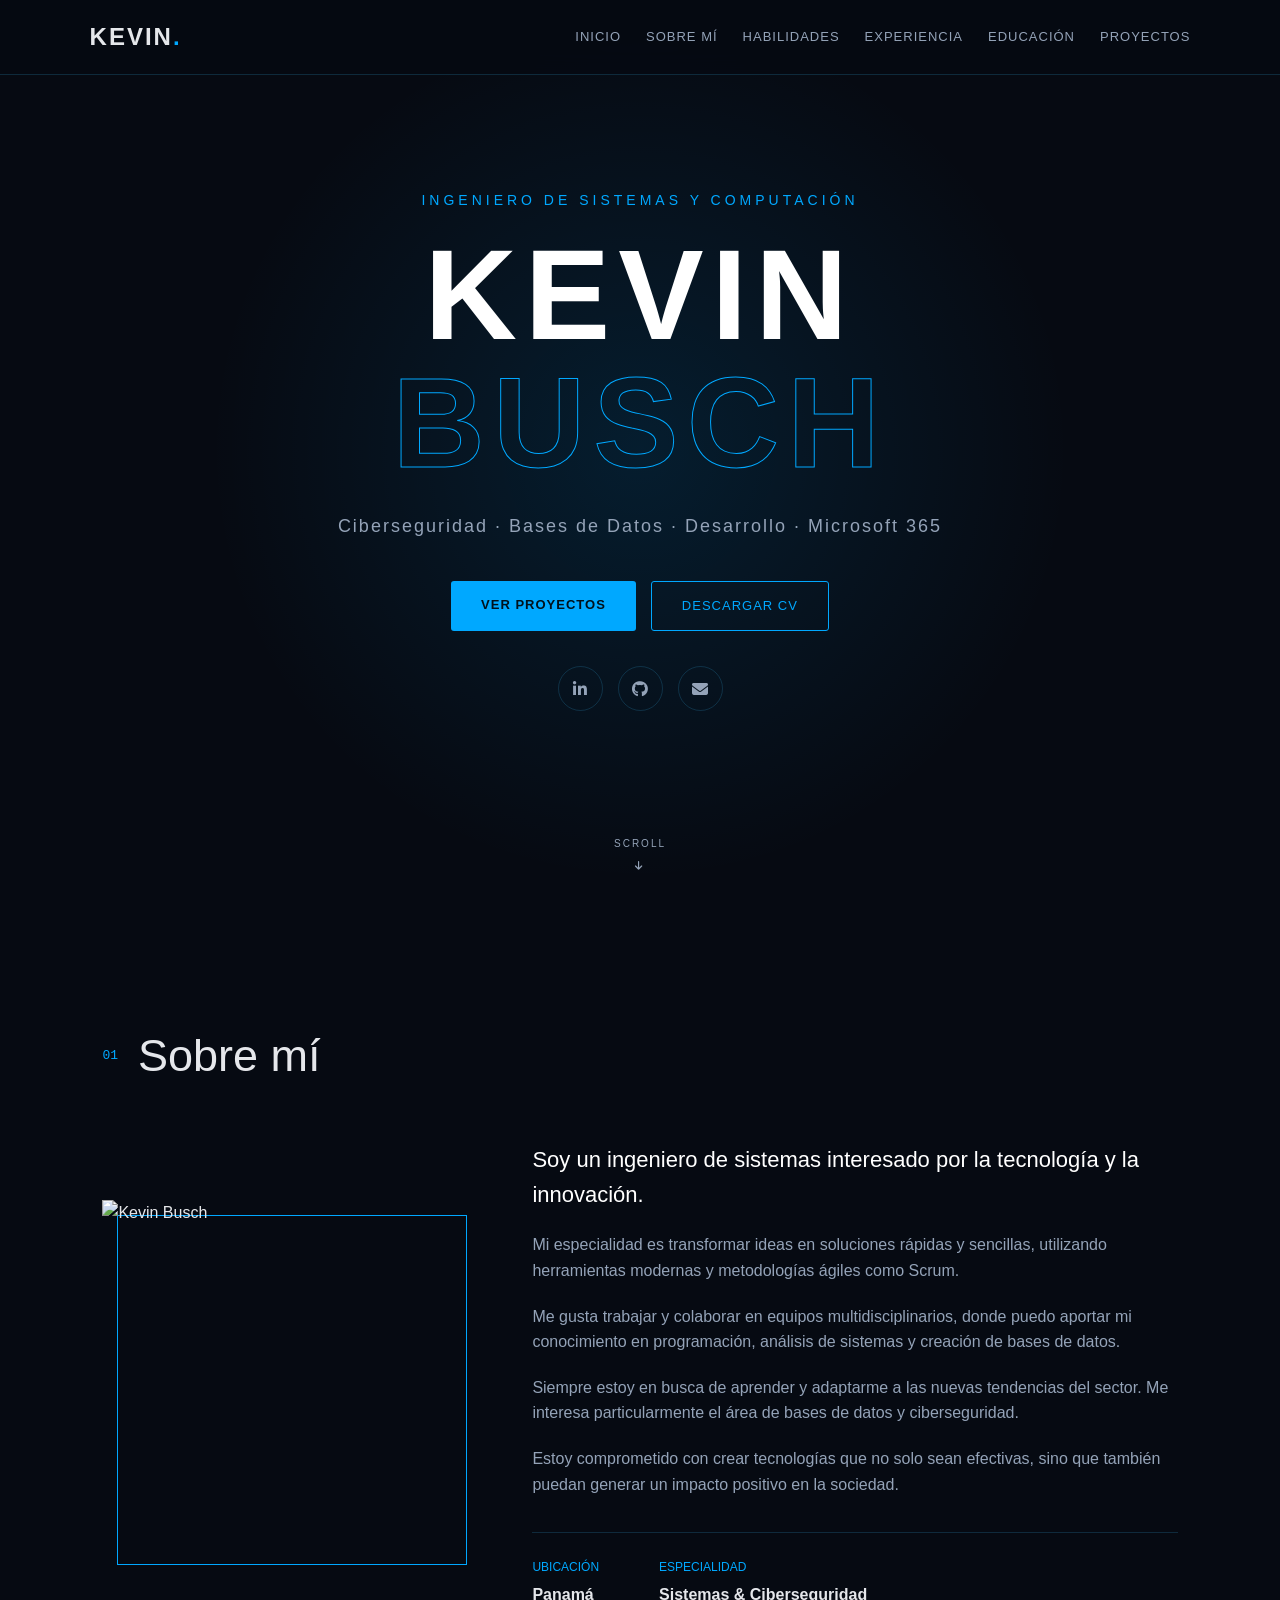
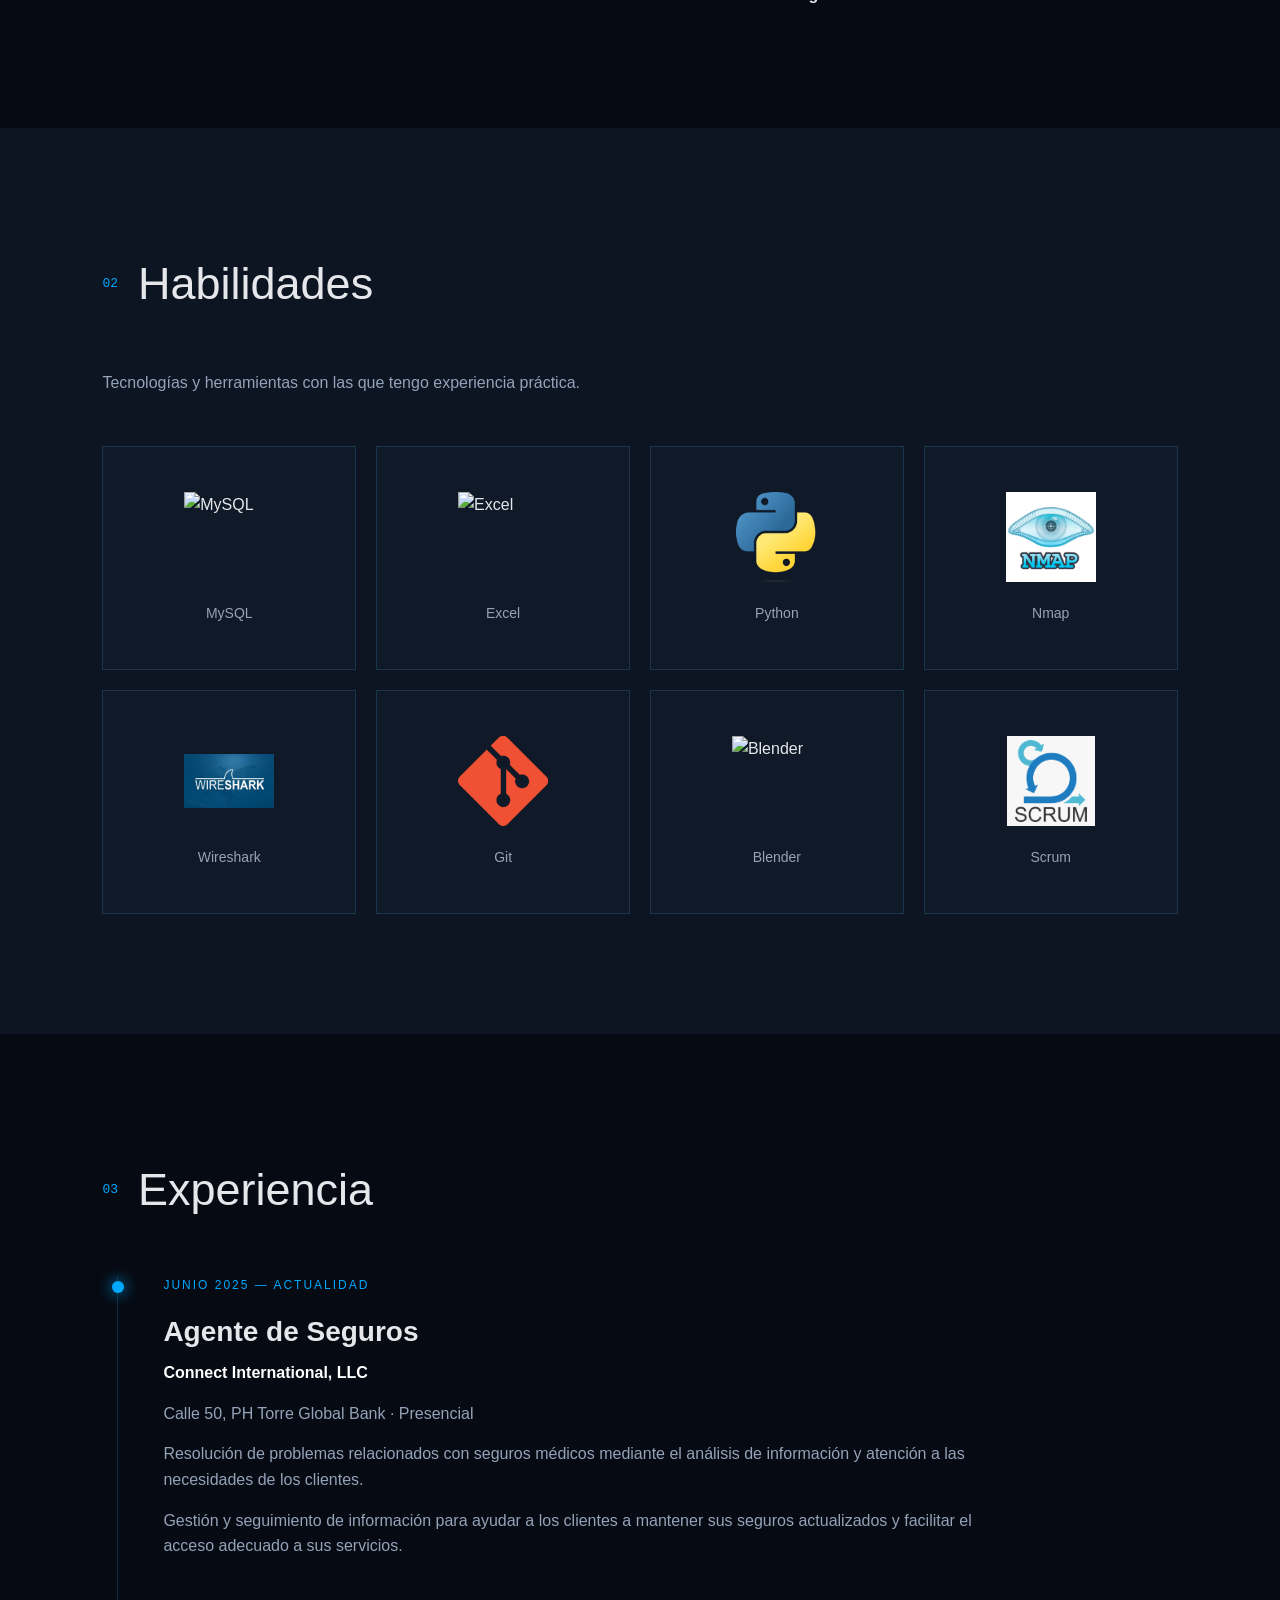
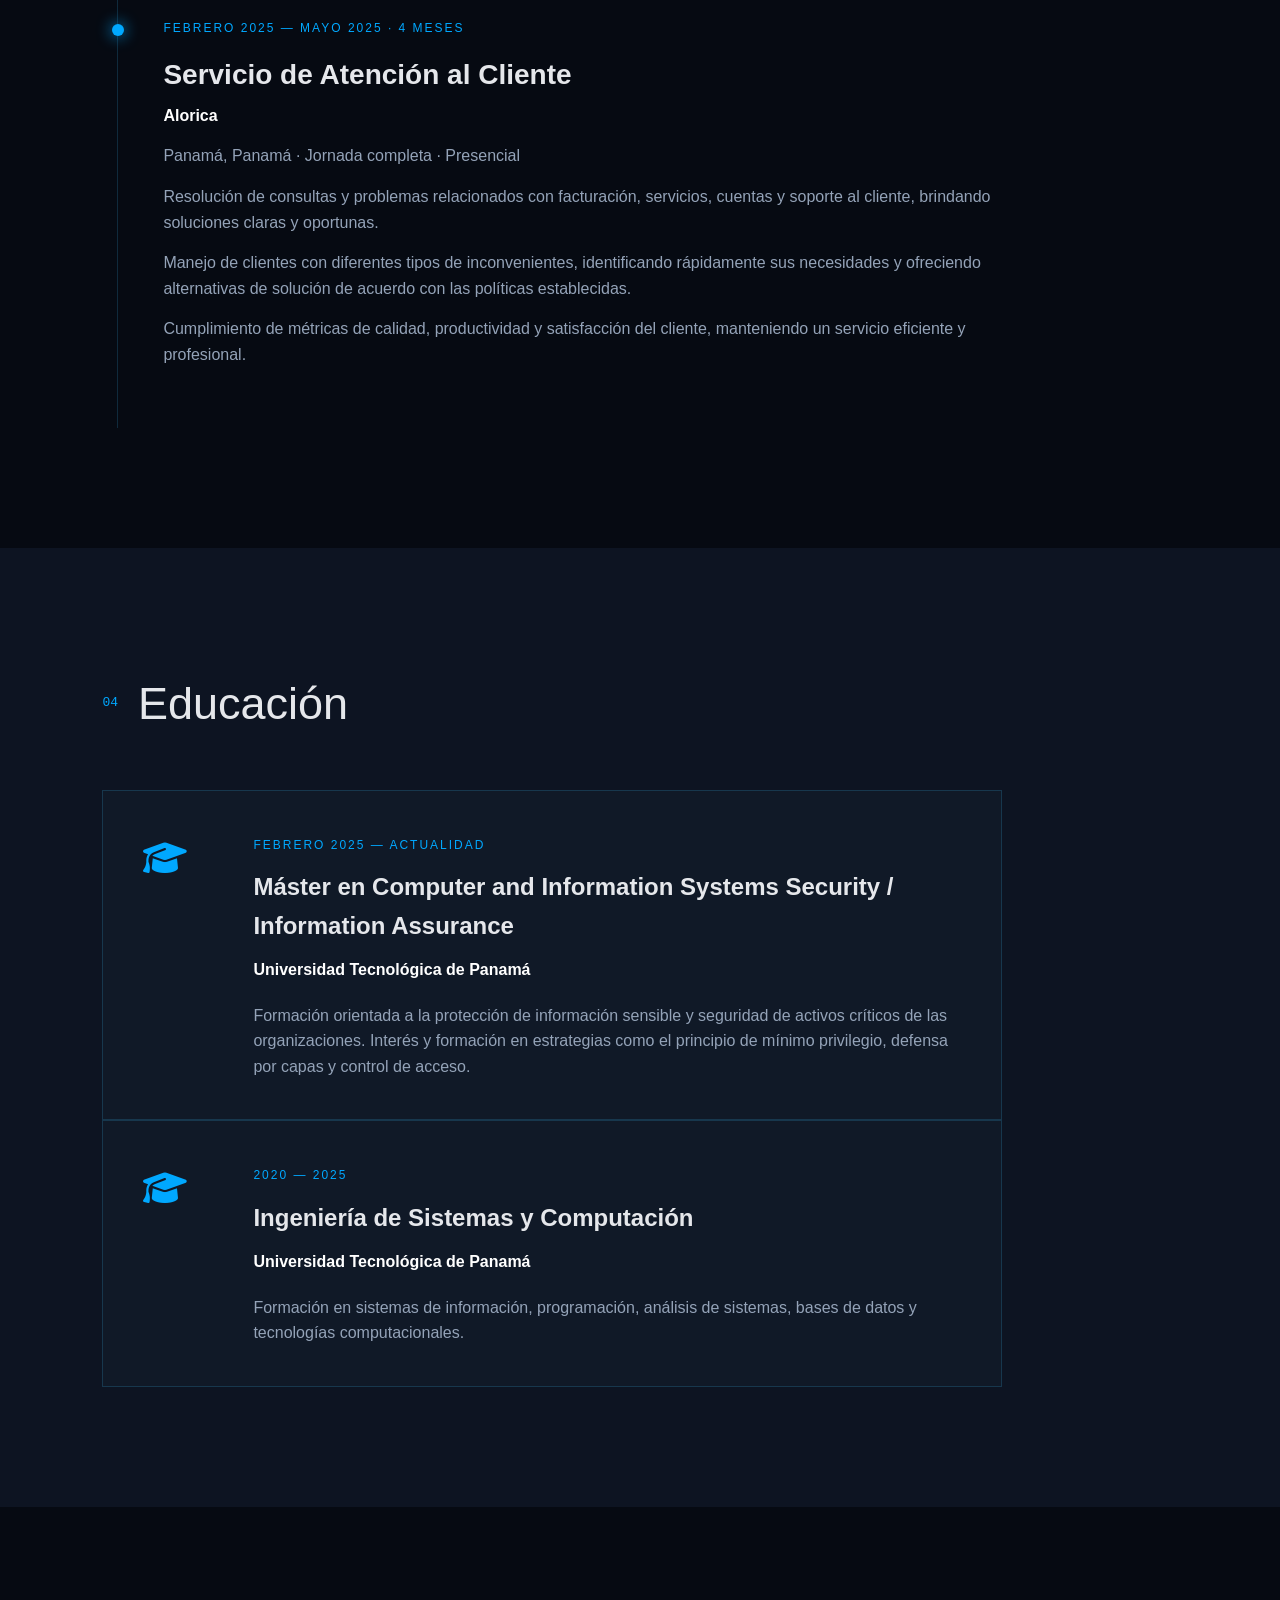
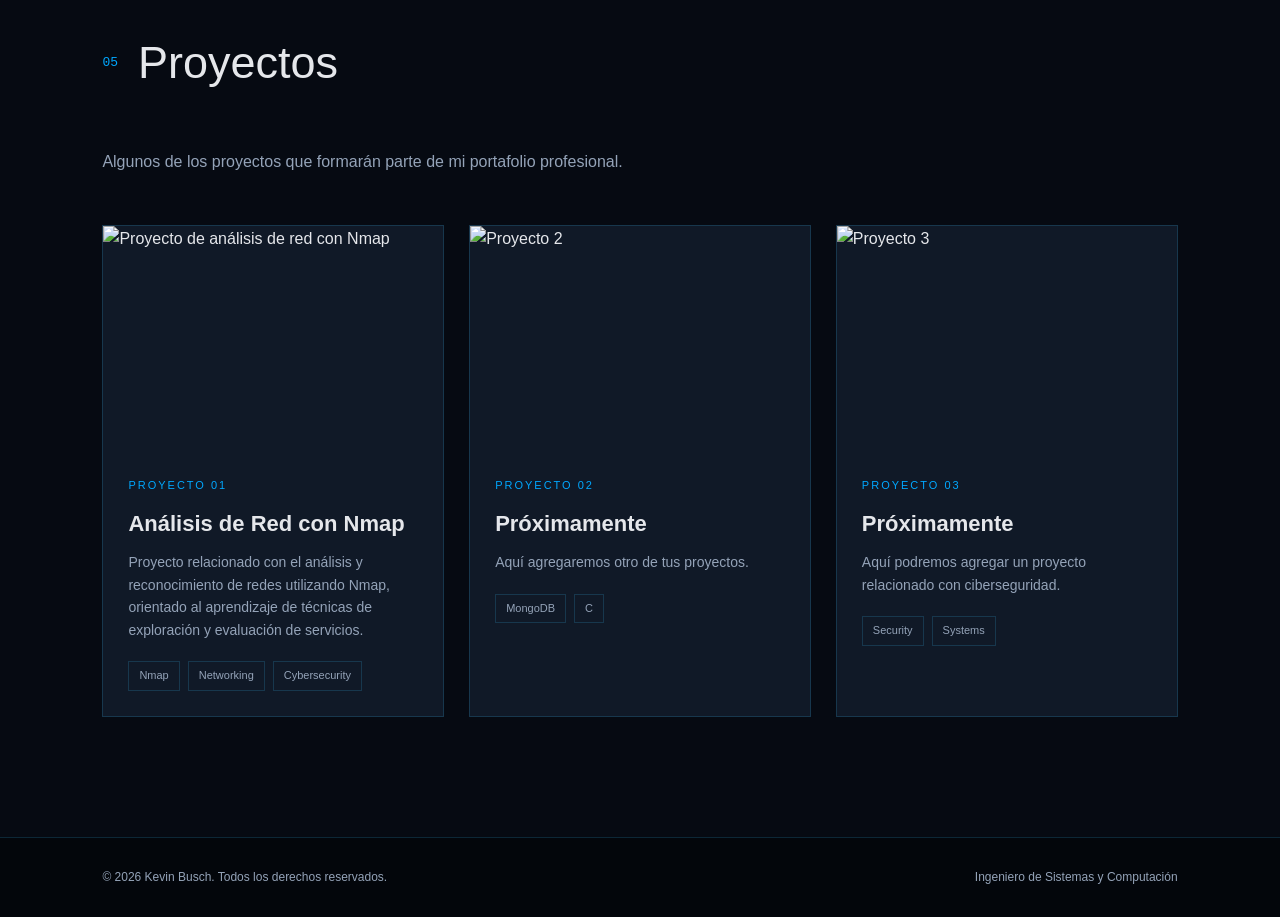
==== commit d16ed937: "Update index.html" ====
--- a/index.html
+++ b/index.html
@@ -426,7 +426,7 @@
 
 
 
-                <img src="img/foto_personal.png"
+                <img src="img/foto_personal.jpg"
 
                      alt="Kevin Busch">
 
@@ -690,7 +690,7 @@
 
             <div class="skill-box">
 
-                <img src="img/mysql.jpg" alt="MySQL">
+                <img src="img/mysql.png" alt="MySQL">
 
                 <span>MySQL</span>
 
@@ -702,7 +702,7 @@
 
             <div class="skill-box">
 
-                <img src="img/excell.jpg" alt="Excel">
+                <img src="img/excell.png" alt="Excel">
 
                 <span>Excel</span>
 
@@ -762,7 +762,7 @@
 
             <div class="skill-box">
 
-                <img src="img/blender.jpg" alt="Blender">
+                <img src="img/blender.png" alt="Blender">
 
                 <span>Blender</span>
 
@@ -1000,7 +1000,7 @@
 
                     <h3>
 
-                        Agente de Atención Telefónica
+                        Servicio de Atención al Cliente
 
                     </h3>
 
@@ -1022,7 +1022,7 @@
 
 
 
-                        Juan Díaz, Ciudad de Panamá
+                        Panamá, Panamá
 
                         · Jornada completa · Presencial
 
@@ -1038,19 +1038,13 @@
 
 
 
-                        Agente para resolver problemas a través
-
-                        de soluciones creativas, agregando valor
-
-                        a los productos necesarios para ayudar a
-
-                        los clientes a mejorar la calidad de
-
-                        servicio mediante comunicación efectiva
-
-                        y análisis rápido, demostrando una
-
-                        atención al cliente efectiva.
+                        Resolución de consultas y problemas
+
+                        relacionados con facturación, servicios,
+
+                        cuentas y soporte al cliente, brindando
+
+                        soluciones claras y oportunas.
 
 
 
@@ -1060,6 +1054,48 @@
 
 
 
+                    <p>
+
+
+
+                        Manejo de clientes con diferentes tipos
+
+                        de inconvenientes, identificando
+
+                        rápidamente sus necesidades y ofreciendo
+
+                        alternativas de solución de acuerdo con
+
+                        las políticas establecidas.
+
+
+
+                    </p>
+
+
+
+
+
+                    <p>
+
+
+
+                        Cumplimiento de métricas de calidad,
+
+                        productividad y satisfacción del cliente,
+
+                        manteniendo un servicio eficiente y
+
+                        profesional.
+
+
+
+                    </p>
+
+
+
+
+
                 </div>
 
 
@@ -1072,23 +1108,339 @@
 
 
 
-            <div class="timeline-item">
-
-
-
-
-
-                <div class="timeline-dot"></div>
-
-
-
-
-
-                <div class="timeline-date">
-
-
-
-                    FEBRERO 2025 — MAYO 2025 · 4 MESES
+        </div>
+
+
+
+
+
+    </section>
+
+
+
+
+
+
+
+    <!-- =====================================
+
+         EDUCACIÓN
+
+    ====================================== -->
+
+
+
+    <section id="educacion"
+
+             class="section education">
+
+
+
+
+
+        <div class="section-title">
+
+
+
+            <span>
+
+                04
+
+            </span>
+
+
+
+            <h2>
+
+                Educación
+
+            </h2>
+
+
+
+        </div>
+
+
+
+
+
+        <div class="education-card">
+
+
+
+
+
+            <div class="education-icon">
+
+
+
+                <i class="fas fa-graduation-cap"></i>
+
+
+
+            </div>
+
+
+
+
+
+            <div>
+
+
+
+
+
+                <span class="education-date">
+
+
+
+                    FEBRERO 2025 — ACTUALIDAD
+
+
+
+                </span>
+
+
+
+
+
+                <h3>
+
+
+
+                    Máster en Computer and Information
+
+                    Systems Security / Information Assurance
+
+
+
+                </h3>
+
+
+
+
+
+                <h4>
+
+
+
+                    Universidad Tecnológica de Panamá
+
+
+
+                </h4>
+
+
+
+
+
+                <p>
+
+
+
+                    Formación orientada a la protección de
+
+                    información sensible y seguridad de
+
+                    activos críticos de las organizaciones.
+
+
+
+                    Interés y formación en estrategias como
+
+                    el principio de mínimo privilegio,
+
+                    defensa por capas y control de acceso.
+
+
+
+                </p>
+
+
+
+
+
+            </div>
+
+
+
+
+
+        </div>
+
+
+
+
+
+        <div class="education-card">
+
+
+
+    <div class="education-icon">
+
+
+
+        <i class="fas fa-graduation-cap"></i>
+
+
+
+    </div>
+
+
+
+    <div>
+
+
+
+        <span class="education-date">
+
+
+
+            2020 — 2025
+
+
+
+        </span>
+
+
+
+        <h3>
+
+
+
+            Ingeniería de Sistemas y Computación
+
+
+
+        </h3>
+
+
+
+        <h4>
+
+
+
+            Universidad Tecnológica de Panamá
+
+
+
+        </h4>
+
+
+
+        <p>
+
+
+
+            Formación en sistemas de información,
+
+            programación, análisis de sistemas,
+
+            bases de datos y tecnologías
+
+            computacionales.
+
+
+
+        </p>
+
+
+
+    </div>
+
+
+
+</div>
+
+
+
+
+
+    </section>
+
+
+
+
+
+
+
+    <!-- =====================================
+
+         PROYECTOS
+
+    ====================================== -->
+
+
+
+    <section id="proyectos"
+
+             class="section projects">
+
+
+
+
+
+        <div class="section-title">
+
+
+
+            <span>
+
+                05
+
+            </span>
+
+
+
+            <h2>
+
+                Proyectos
+
+            </h2>
+
+
+
+        </div>
+
+
+
+
+
+        <p class="section-intro">
+
+
+
+            Algunos de los proyectos que formarán
+
+            parte de mi portafolio profesional.
+
+
+
+        </p>
+
+
+
+
+
+        <div class="projects-grid">
+
+
+
+
+
+            <article class="project-card">
+
+
+
+
+
+                <div class="project-image">
+
+
+
+                    <img src="img/project-1.jpg"
+
+                         alt="Proyecto de análisis de red con Nmap">
 
 
 
@@ -1098,7 +1450,17 @@
 
 
 
-                <div class="timeline-content">
+                <div class="project-content">
+
+
+
+
+
+                    <span>
+
+                        PROYECTO 01
+
+                    </span>
 
 
 
@@ -1106,7 +1468,7 @@
 
                     <h3>
 
-                        Servicio de Atención al Cliente
+                        Análisis de Red con Nmap
 
                     </h3>
 
@@ -1114,23 +1476,17 @@
 
 
 
-                    <h4>
-
-                        Alorica
-
-                    </h4>
-
-
-
-
-
                     <p>
 
 
 
-                        Panamá, Panamá
-
-                        · Jornada completa · Presencial
+                         Proyecto relacionado con el análisis y
+
+                        reconocimiento de redes utilizando Nmap,
+
+                        orientado al aprendizaje de técnicas de
+
+                        exploración y evaluación de servicios.
 
 
 
@@ -1140,17 +1496,97 @@
 
 
 
+                    <div class="project-tech">
+
+
+
+                            <span>Nmap</span>
+
+
+
+                            <span>Networking</span>
+
+
+
+                            <span>Cybersecurity</span>
+
+
+
+                        </div>
+
+
+
+
+
+                </div>
+
+
+
+
+
+            </article>
+
+
+
+
+
+
+
+            <article class="project-card">
+
+
+
+
+
+                <div class="project-image">
+
+
+
+                    <img src="img/project-2.jpg"
+
+                         alt="Proyecto 2">
+
+
+
+                </div>
+
+
+
+
+
+                <div class="project-content">
+
+
+
+
+
+                    <span>
+
+                        PROYECTO 02
+
+                    </span>
+
+
+
+
+
+                    <h3>
+
+                        Próximamente
+
+                    </h3>
+
+
+
+
+
                     <p>
 
 
 
-                        Resolución de consultas y problemas
-
-                        relacionados con facturación, servicios,
-
-                        cuentas y soporte al cliente, brindando
-
-                        soluciones claras y oportunas.
+                        Aquí agregaremos otro de tus
+
+                        proyectos.
 
 
 
@@ -1160,19 +1596,93 @@
 
 
 
+                    <div class="project-tech">
+
+
+
+                        <span>MongoDB</span>
+
+
+
+                        <span>C</span>
+
+
+
+                    </div>
+
+
+
+
+
+                </div>
+
+
+
+
+
+            </article>
+
+
+
+
+
+
+
+            <article class="project-card">
+
+
+
+
+
+                <div class="project-image">
+
+
+
+                    <img src="img/project-3.jpg"
+
+                         alt="Proyecto 3">
+
+
+
+                </div>
+
+
+
+
+
+                <div class="project-content">
+
+
+
+
+
+                    <span>
+
+                        PROYECTO 03
+
+                    </span>
+
+
+
+
+
+                    <h3>
+
+                        Próximamente
+
+                    </h3>
+
+
+
+
+
                     <p>
 
 
 
-                        Manejo de clientes con diferentes tipos
-
-                        de inconvenientes, identificando
-
-                        rápidamente sus necesidades y ofreciendo
-
-                        alternativas de solución de acuerdo con
-
-                        las políticas establecidas.
+                        Aquí podremos agregar un proyecto
+
+                        relacionado con ciberseguridad.
 
 
 
@@ -1182,21 +1692,19 @@
 
 
 
-                    <p>
-
-
-
-                        Cumplimiento de métricas de calidad,
-
-                        productividad y satisfacción del cliente,
-
-                        manteniendo un servicio eficiente y
-
-                        profesional.
-
-
-
-                    </p>
+                    <div class="project-tech">
+
+
+
+                        <span>Security</span>
+
+
+
+                        <span>Systems</span>
+
+
+
+                    </div>
 
 
 
@@ -1208,7 +1716,7 @@
 
 
 
-            </div>
+            </article>
 
 
 
@@ -1230,207 +1738,15 @@
 
     <!-- =====================================
 
-         EDUCACIÓN
+         FOOTER
 
     ====================================== -->
 
 
 
-    <section id="educacion"
-
-             class="section education">
-
-
-
-
-
-        <div class="section-title">
-
-
-
-            <span>
-
-                04
-
-            </span>
-
-
-
-            <h2>
-
-                Educación
-
-            </h2>
-
-
-
-        </div>
-
-
-
-
-
-        <div class="education-card">
-
-
-
-
-
-            <div class="education-icon">
-
-
-
-                <i class="fas fa-graduation-cap"></i>
-
-
-
-            </div>
-
-
-
-
-
-            <div>
-
-
-
-
-
-                <span class="education-date">
-
-
-
-                    FEBRERO 2025 — ACTUALIDAD
-
-
-
-                </span>
-
-
-
-
-
-                <h3>
-
-
-
-                    Máster en Computer and Information
-
-                    Systems Security / Information Assurance
-
-
-
-                </h3>
-
-
-
-
-
-                <h4>
-
-
-
-                    Universidad Tecnológica de Panamá
-
-
-
-                </h4>
-
-
-
-
-
-                <p>
-
-
-
-                    Formación orientada a la protección de
-
-                    información sensible y seguridad de
-
-                    activos críticos de las organizaciones.
-
-
-
-                    Interés y formación en estrategias como
-
-                    el principio de mínimo privilegio,
-
-                    defensa por capas y control de acceso.
-
-
-
-                </p>
-
-
-
-
-
-            </div>
-
-
-
-
-
-        </div>
-
-
-
-
-
-        <div class="education-card">
-
-
-
-    <div class="education-icon">
-
-
-
-        <i class="fas fa-graduation-cap"></i>
-
-
-
-    </div>
-
-
-
-    <div>
-
-
-
-        <span class="education-date">
-
-
-
-            2020 — 2025
-
-
-
-        </span>
-
-
-
-        <h3>
-
-
-
-            Ingeniería de Sistemas y Computación
-
-
-
-        </h3>
-
-
-
-        <h4>
-
-
-
-            Universidad Tecnológica de Panamá
-
-
-
-        </h4>
+    <footer>
+
+
 
 
 
@@ -1438,13 +1754,9 @@
 
 
 
-            Formación en sistemas de información,
-
-            programación, análisis de sistemas,
-
-            bases de datos y tecnologías
-
-            computacionales.
+            © 2026 Kevin Busch.
+
+            Todos los derechos reservados.
 
 
 
@@ -1452,73 +1764,13 @@
 
 
 
-    </div>
-
-
-
-</div>
-
-
-
-
-
-    </section>
-
-
-
-
-
-
-
-    <!-- =====================================
-
-         PROYECTOS
-
-    ====================================== -->
-
-
-
-    <section id="proyectos"
-
-             class="section projects">
-
-
-
-
-
-        <div class="section-title">
-
-
-
-            <span>
-
-                05
-
-            </span>
-
-
-
-            <h2>
-
-                Proyectos
-
-            </h2>
-
-
-
-        </div>
-
-
-
-
-
-        <p class="section-intro">
-
-
-
-            Algunos de los proyectos que formarán
-
-            parte de mi portafolio profesional.
+
+
+        <p>
+
+
+
+            Ingeniero de Sistemas y Computación
 
 
 
@@ -1528,364 +1780,6 @@
 
 
 
-        <div class="projects-grid">
-
-
-
-
-
-            <article class="project-card">
-
-
-
-
-
-                <div class="project-image">
-
-
-
-                    <img src="img/project-1.jpg"
-
-                         alt="Proyecto de análisis de red con Nmap">
-
-
-
-                </div>
-
-
-
-
-
-                <div class="project-content">
-
-
-
-
-
-                    <span>
-
-                        PROYECTO 01
-
-                    </span>
-
-
-
-
-
-                    <h3>
-
-                        Análisis de Red con Nmap
-
-                    </h3>
-
-
-
-
-
-                    <p>
-
-
-
-                         Proyecto relacionado con el análisis y
-
-                        reconocimiento de redes utilizando Nmap,
-
-                        orientado al aprendizaje de técnicas de
-
-                        exploración y evaluación de servicios.
-
-
-
-                    </p>
-
-
-
-
-
-                    <div class="project-tech">
-
-
-
-                            <span>Nmap</span>
-
-
-
-                            <span>Networking</span>
-
-
-
-                            <span>Cybersecurity</span>
-
-
-
-                        </div>
-
-
-
-
-
-                </div>
-
-
-
-
-
-            </article>
-
-
-
-
-
-
-
-            <article class="project-card">
-
-
-
-
-
-                <div class="project-image">
-
-
-
-                    <img src="img/project-2.jpg"
-
-                         alt="Proyecto 2">
-
-
-
-                </div>
-
-
-
-
-
-                <div class="project-content">
-
-
-
-
-
-                    <span>
-
-                        PROYECTO 02
-
-                    </span>
-
-
-
-
-
-                    <h3>
-
-                        Próximamente
-
-                    </h3>
-
-
-
-
-
-                    <p>
-
-
-
-                        Aquí agregaremos otro de tus
-
-                        proyectos.
-
-
-
-                    </p>
-
-
-
-
-
-                    <div class="project-tech">
-
-
-
-                        <span>MongoDB</span>
-
-
-
-                        <span>C</span>
-
-
-
-                    </div>
-
-
-
-
-
-                </div>
-
-
-
-
-
-            </article>
-
-
-
-
-
-
-
-            <article class="project-card">
-
-
-
-
-
-                <div class="project-image">
-
-
-
-                    <img src="img/project-3.jpg"
-
-                         alt="Proyecto 3">
-
-
-
-                </div>
-
-
-
-
-
-                <div class="project-content">
-
-
-
-
-
-                    <span>
-
-                        PROYECTO 03
-
-                    </span>
-
-
-
-
-
-                    <h3>
-
-                        Próximamente
-
-                    </h3>
-
-
-
-
-
-                    <p>
-
-
-
-                        Aquí podremos agregar un proyecto
-
-                        relacionado con ciberseguridad.
-
-
-
-                    </p>
-
-
-
-
-
-                    <div class="project-tech">
-
-
-
-                        <span>Security</span>
-
-
-
-                        <span>Systems</span>
-
-
-
-                    </div>
-
-
-
-
-
-                </div>
-
-
-
-
-
-            </article>
-
-
-
-
-
-        </div>
-
-
-
-
-
-    </section>
-
-
-
-
-
-
-
-    <!-- =====================================
-
-         FOOTER
-
-    ====================================== -->
-
-
-
-    <footer>
-
-
-
-
-
-        <p>
-
-
-
-            © 2026 Kevin Busch.
-
-            Todos los derechos reservados.
-
-
-
-        </p>
-
-
-
-
-
-        <p>
-
-
-
-            Ingeniero de Sistemas y Computación
-
-
-
-        </p>
-
-
-
-
-
     </footer>
 
 
--- a/css/style.css
+++ b/css/style.css
@@ -1490,7 +1490,7 @@
 
 
 
-    padding: 30px 15px;
+    padding: 45px 20px;
 
 
 
@@ -1506,7 +1506,7 @@
 
 
 
-    gap: 15px;
+    gap: 20px;
 
 
 
@@ -1542,11 +1542,11 @@
 
 
 
-    width: 55px;
-
-
-
-    height: 55px;
+    width: 90px;
+
+
+
+    height: 90px;
 
 
 
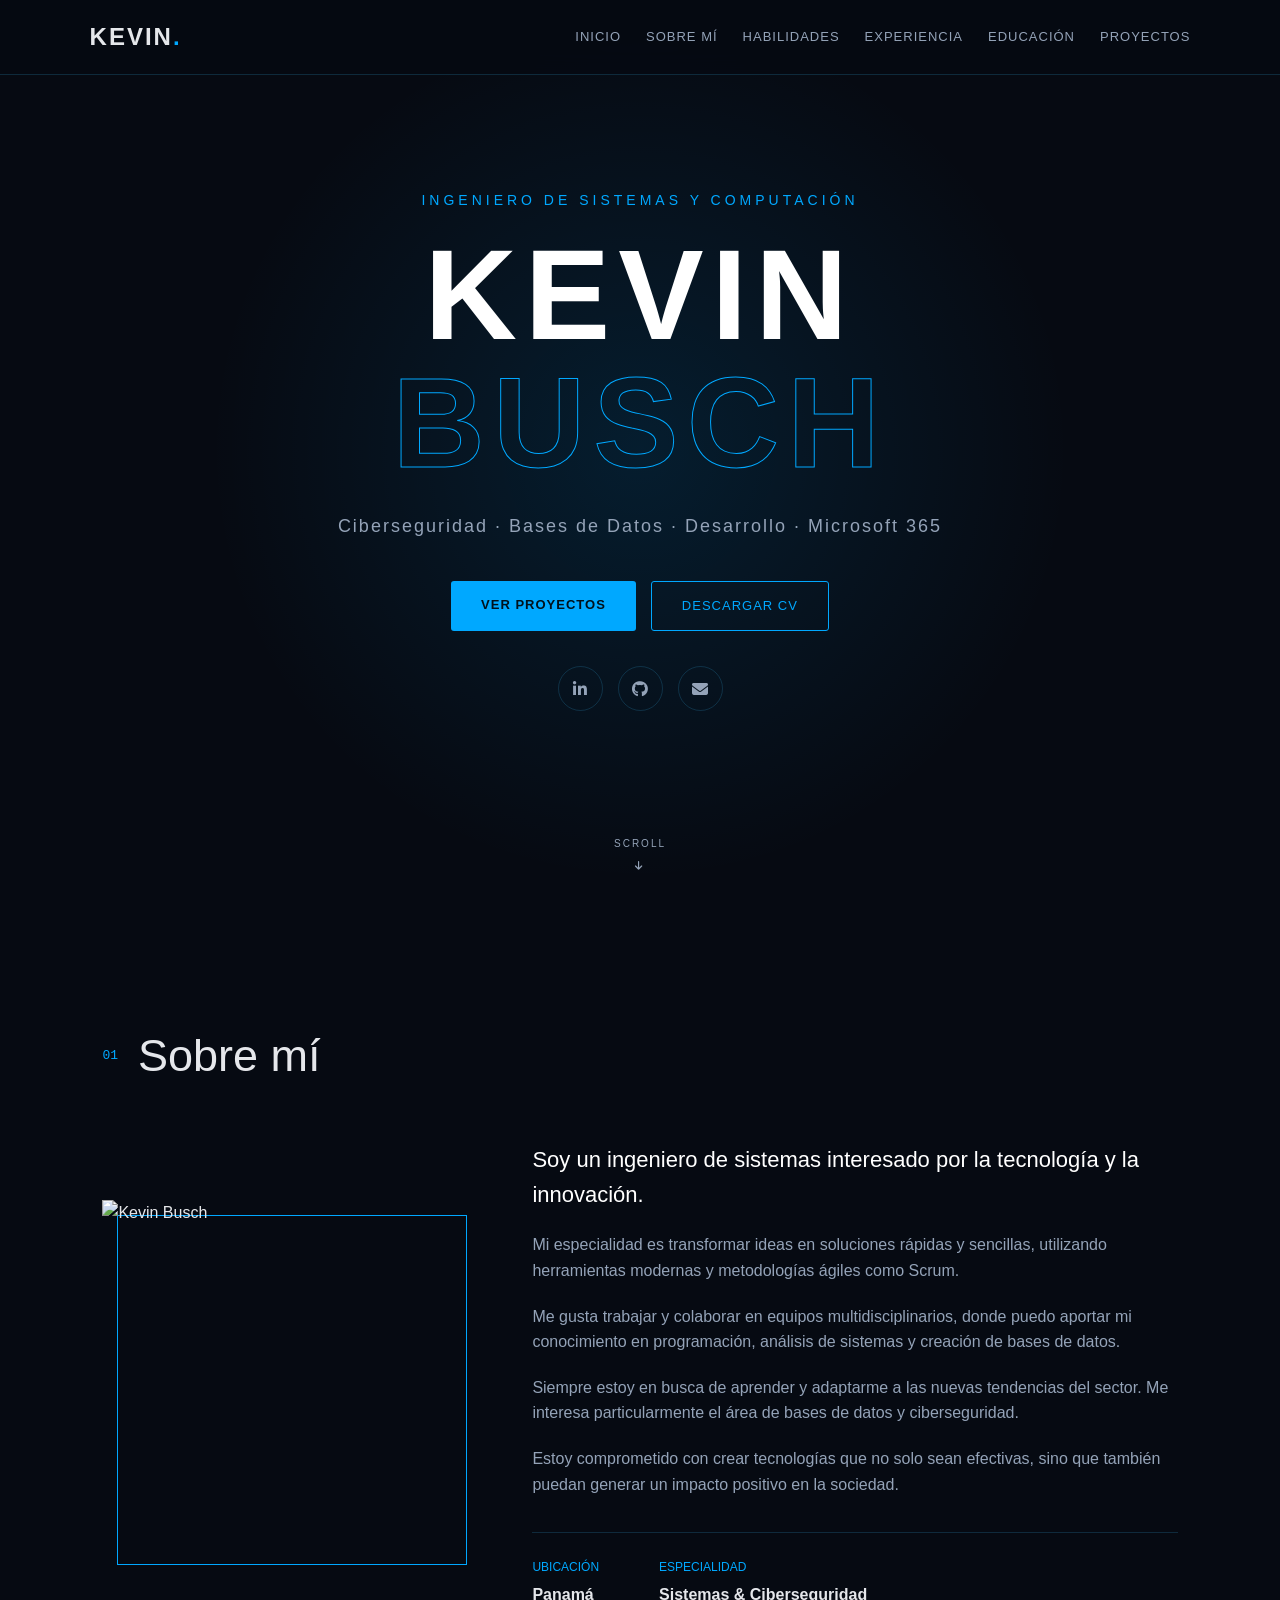
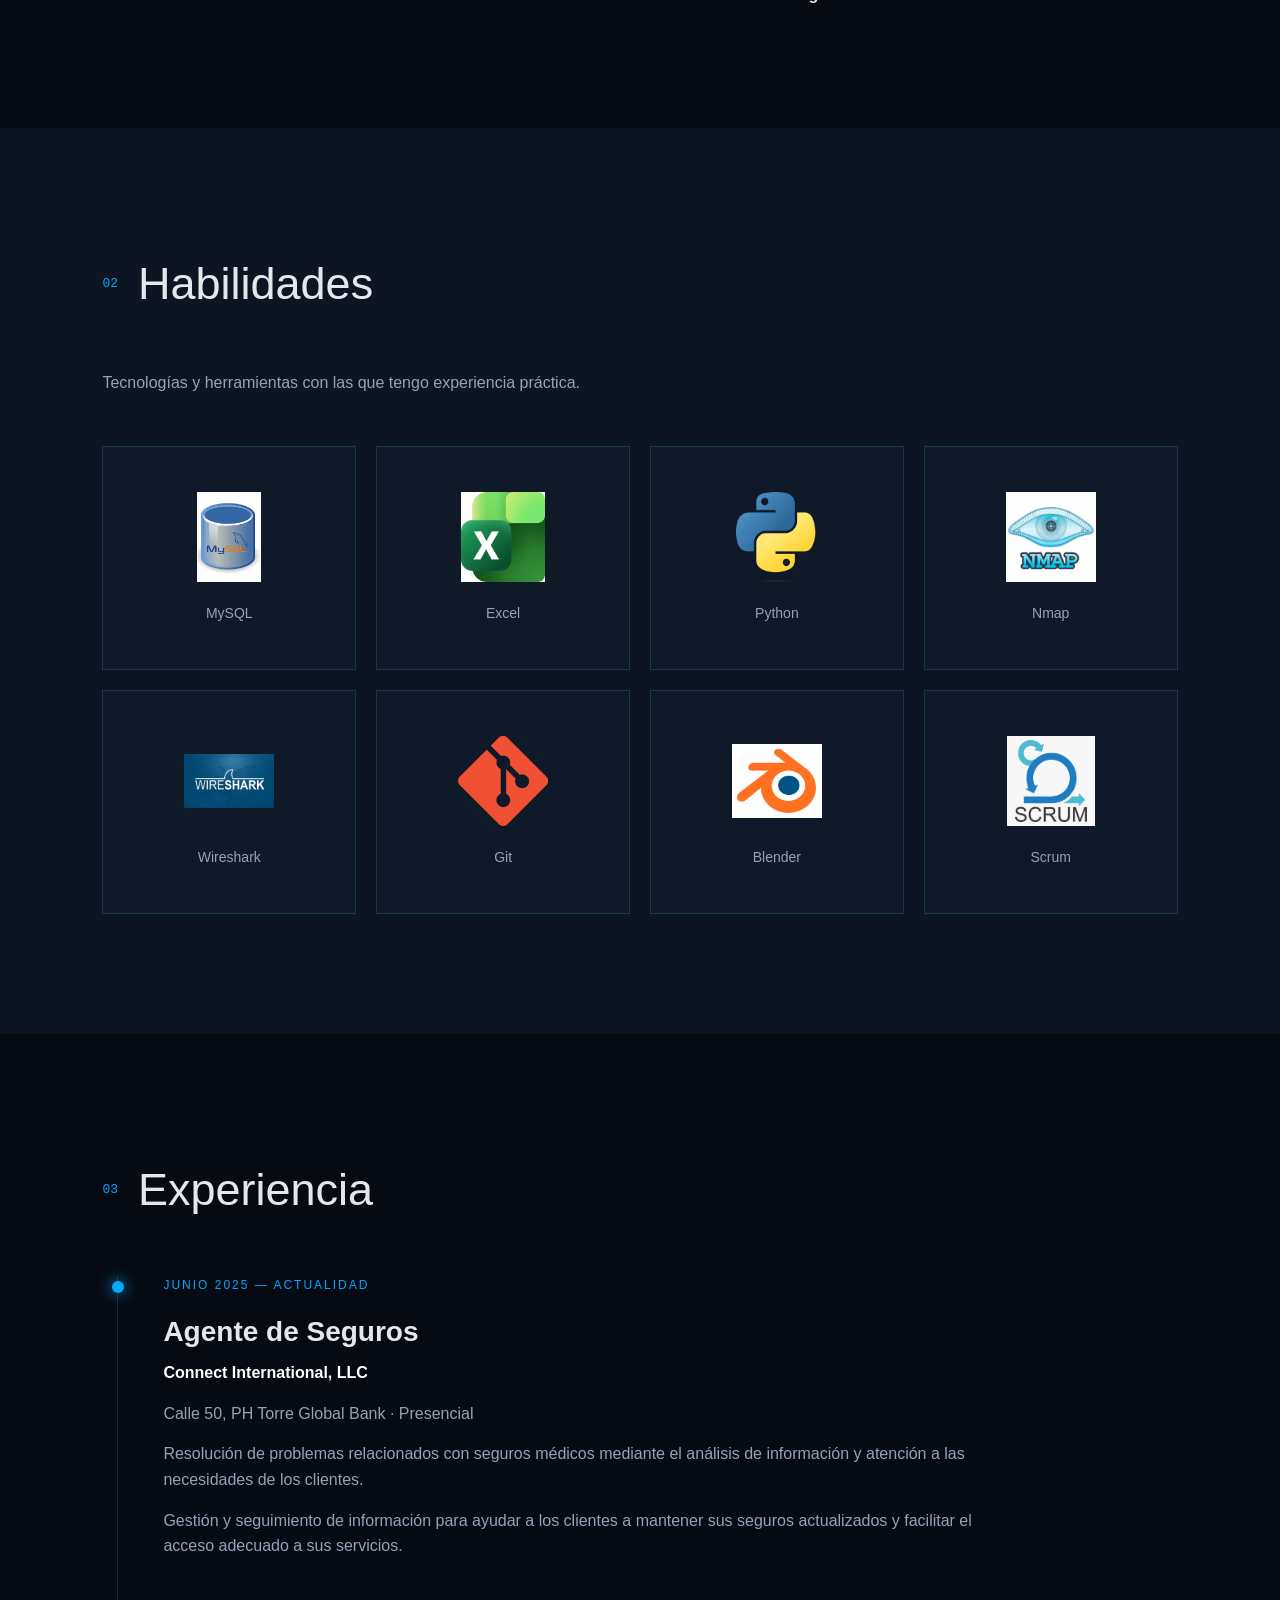
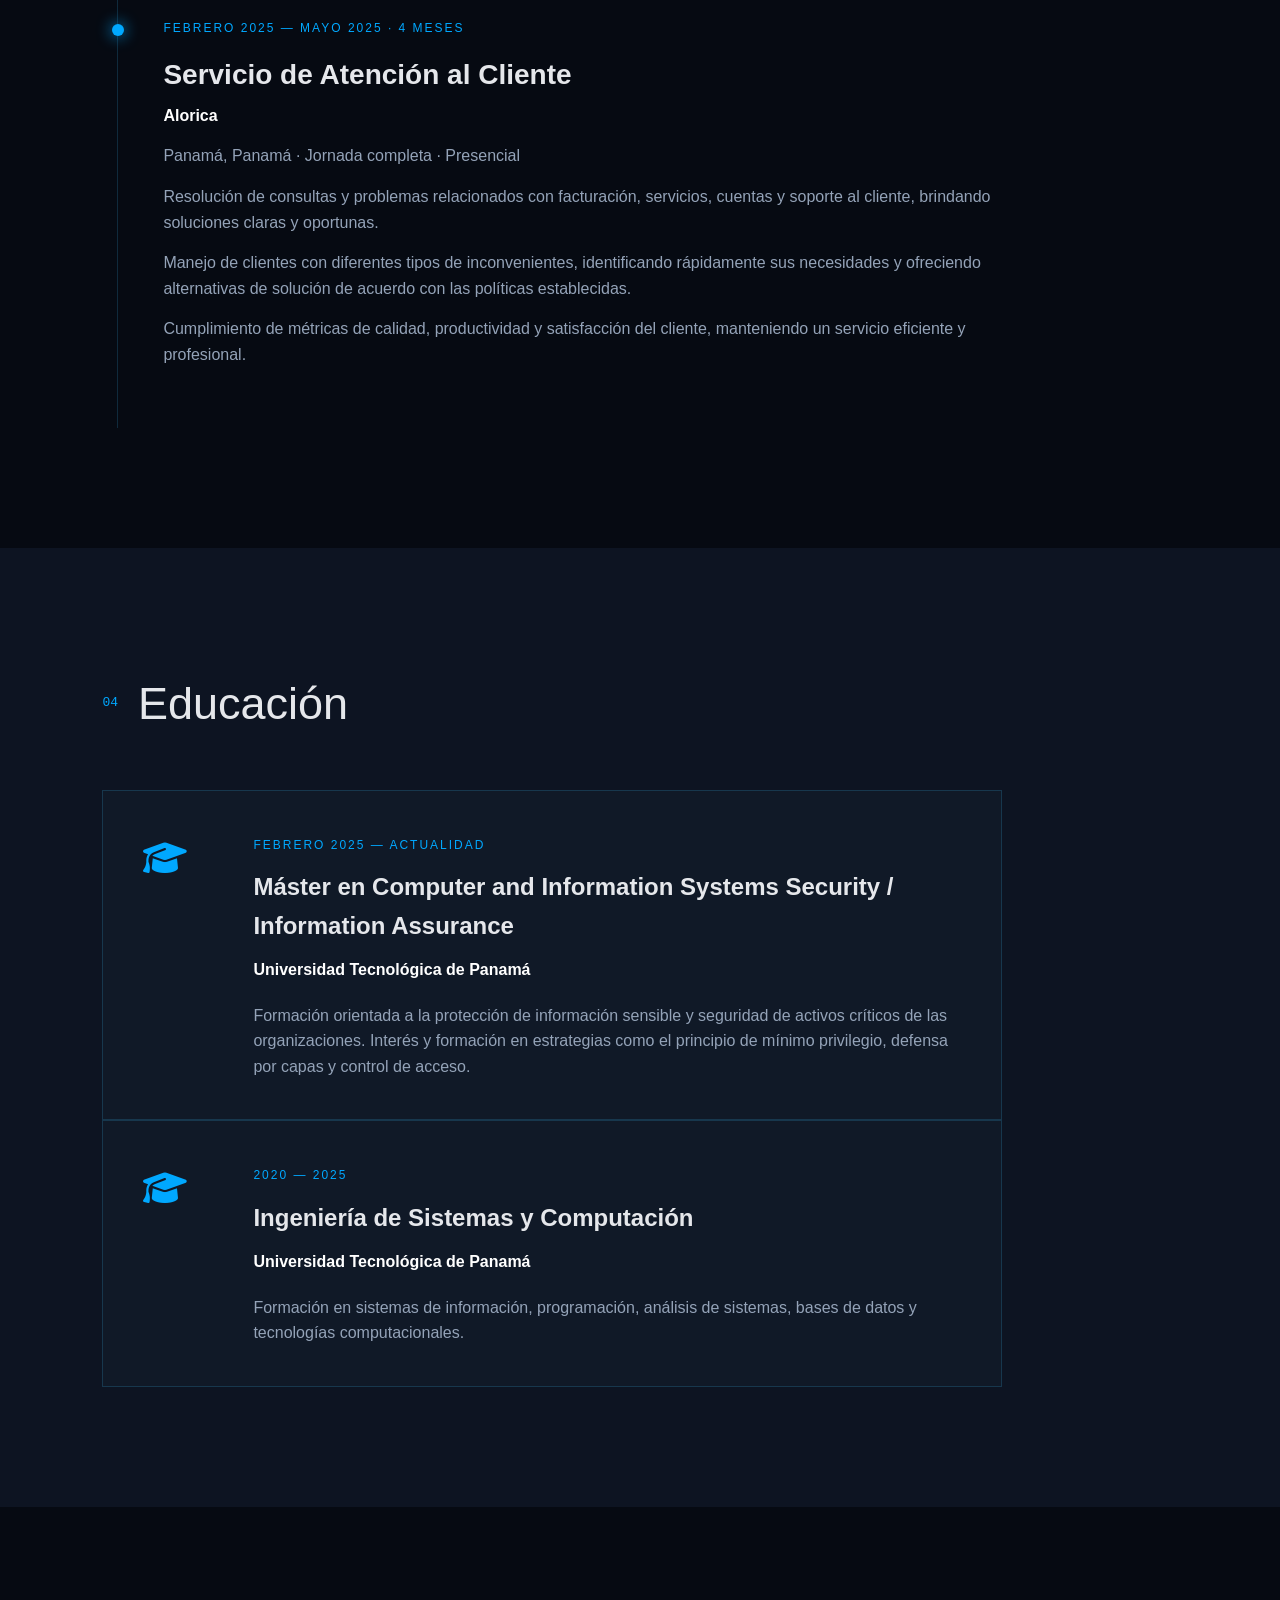
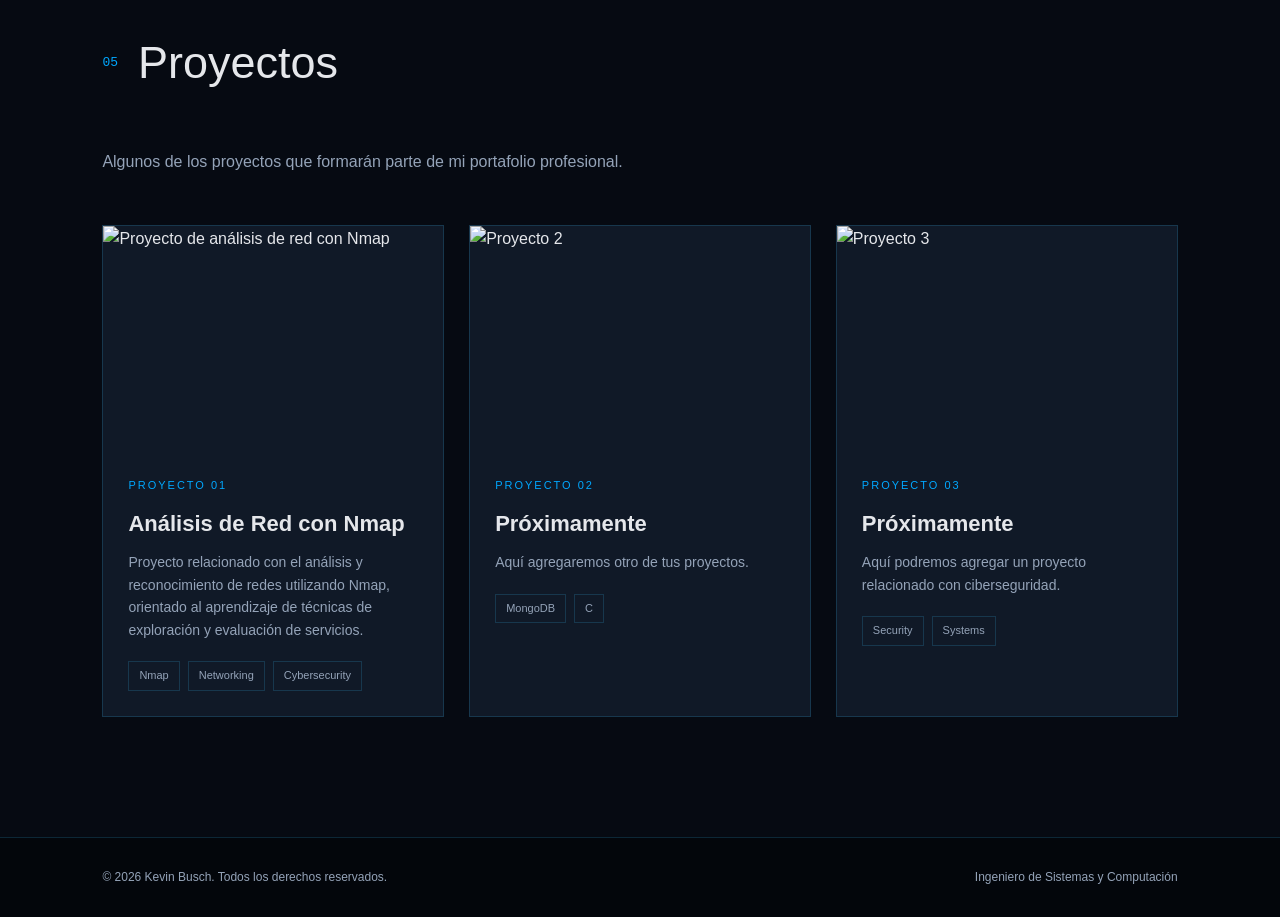
==== commit a269df99: "Update index.html" ====
--- a/index.html
+++ b/index.html
@@ -690,7 +690,7 @@
 
             <div class="skill-box">
 
-                <img src="img/mysql.png" alt="MySQL">
+                <img src="img/mysql.jpg" alt="MySQL">
 
                 <span>MySQL</span>
 
@@ -702,7 +702,7 @@
 
             <div class="skill-box">
 
-                <img src="img/excell.png" alt="Excel">
+                <img src="img/excell.jpg" alt="Excel">
 
                 <span>Excel</span>
 
@@ -762,7 +762,7 @@
 
             <div class="skill-box">
 
-                <img src="img/blender.png" alt="Blender">
+                <img src="img/blender.jpg" alt="Blender">
 
                 <span>Blender</span>
 
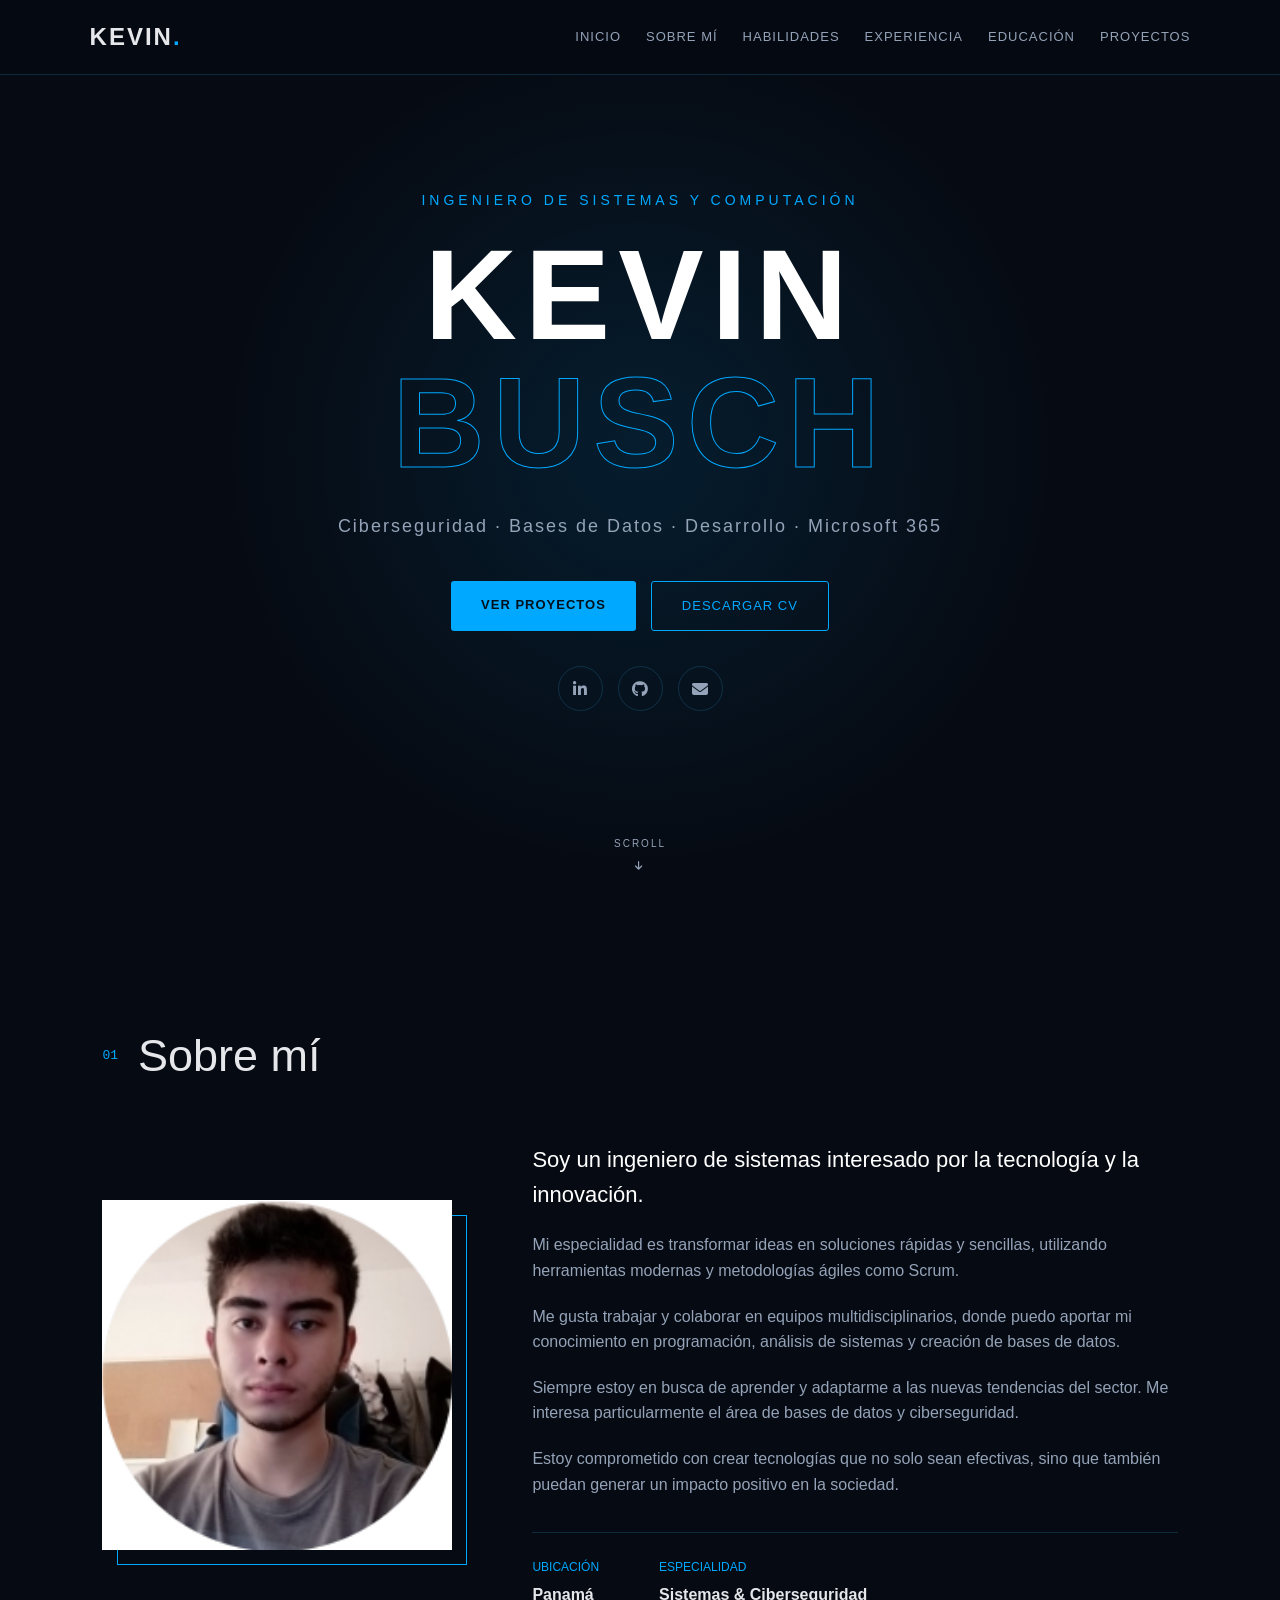
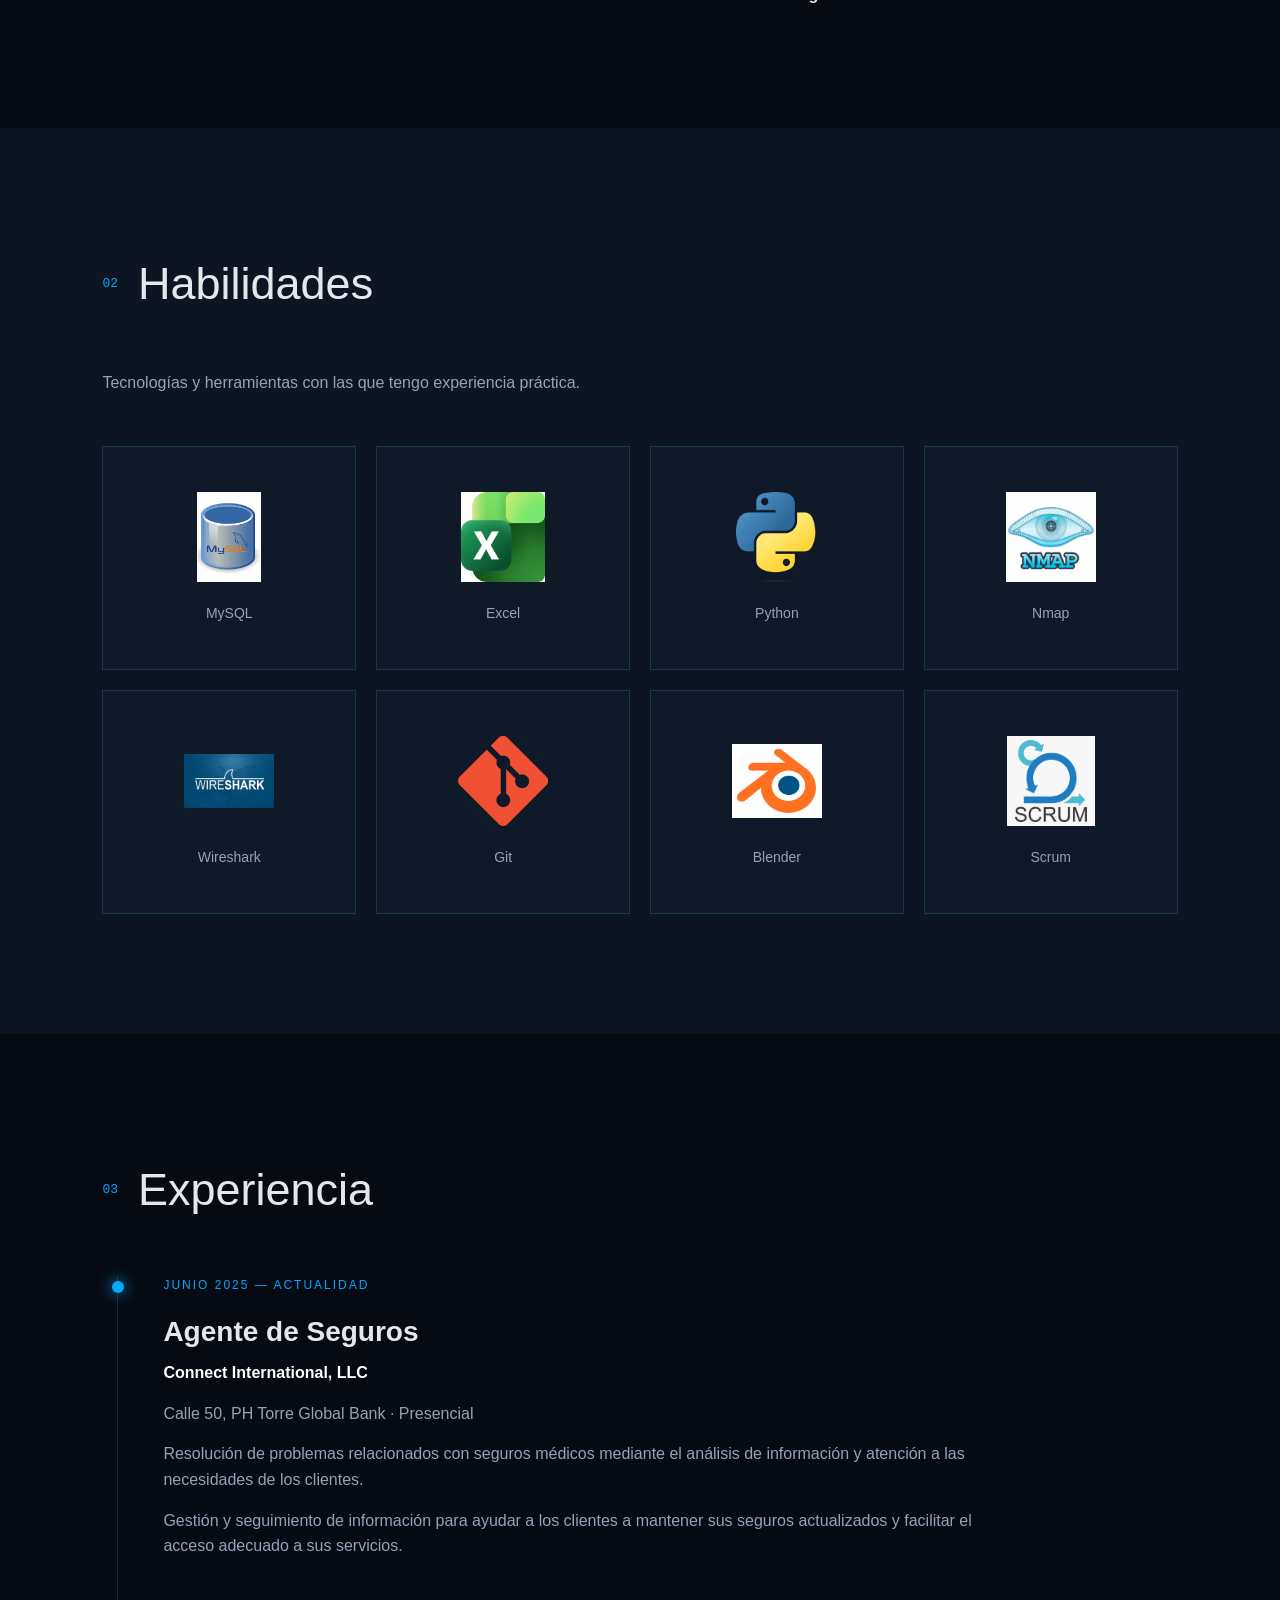
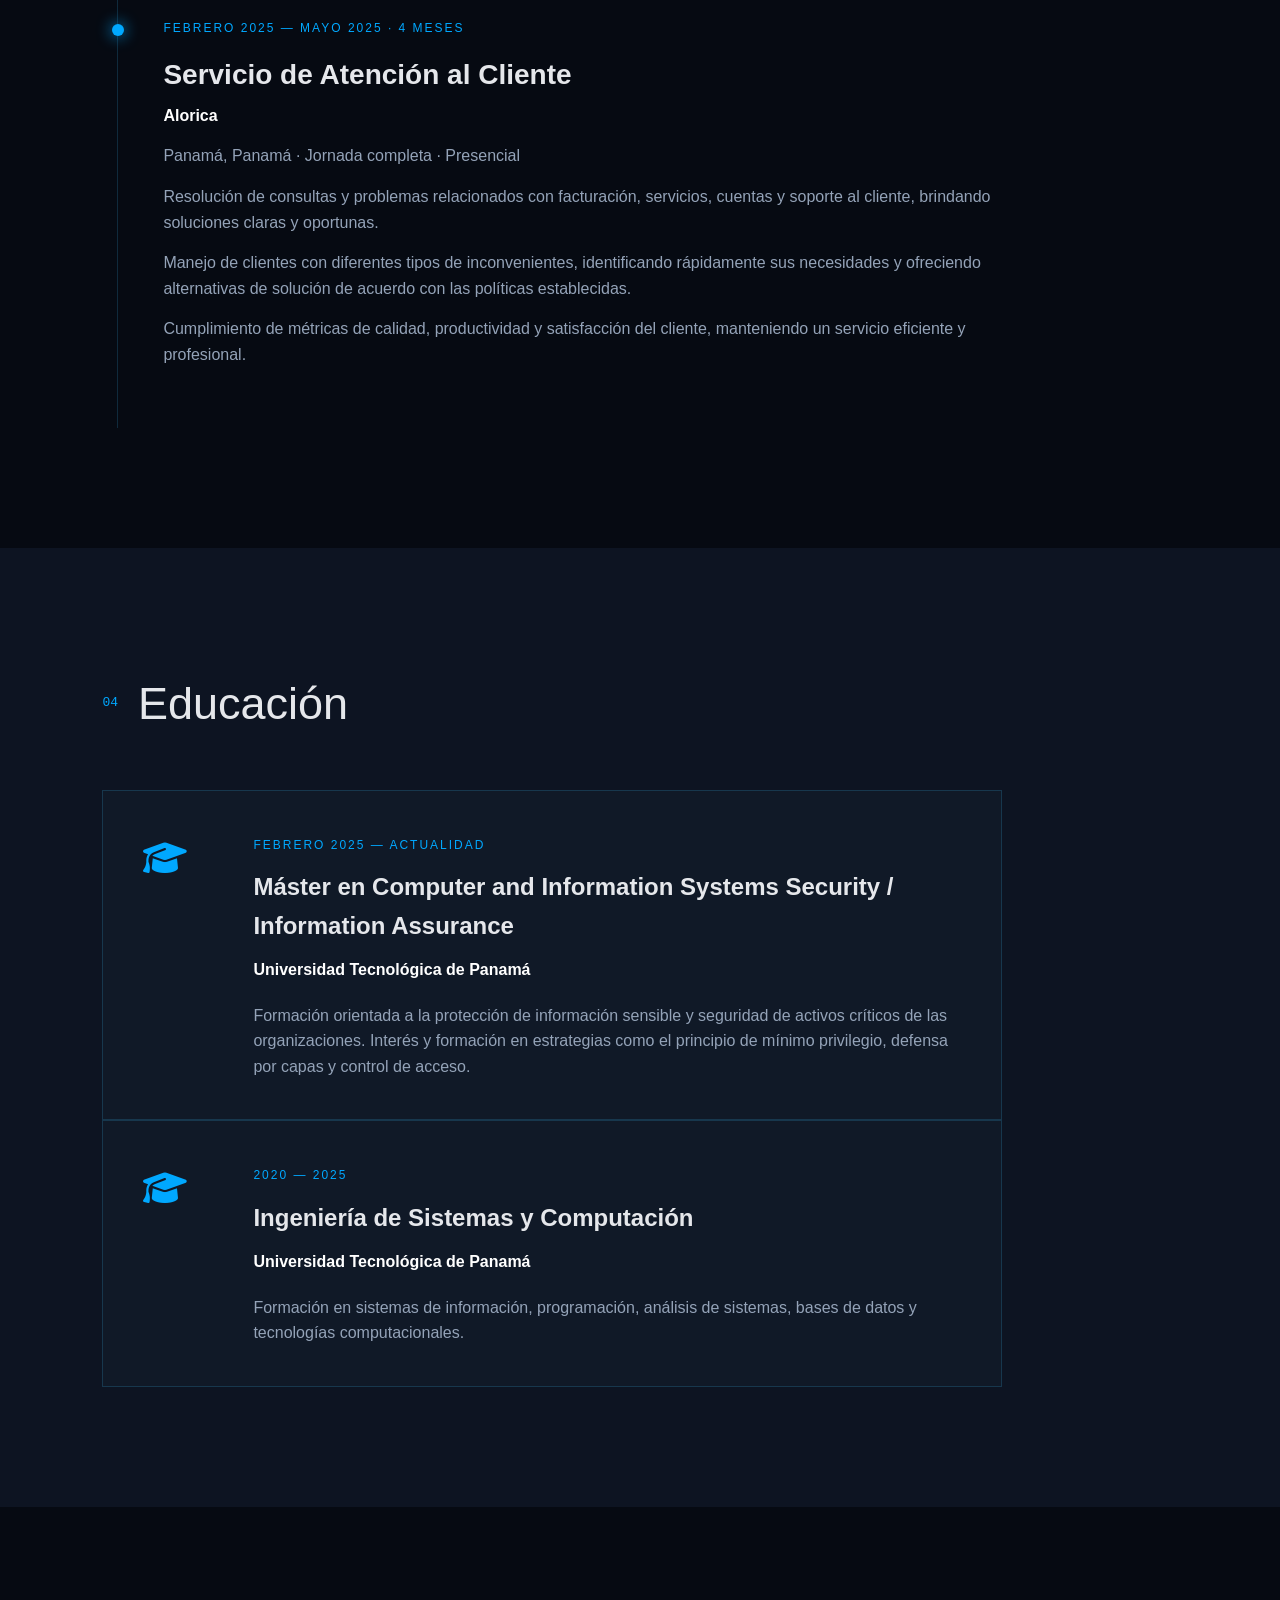
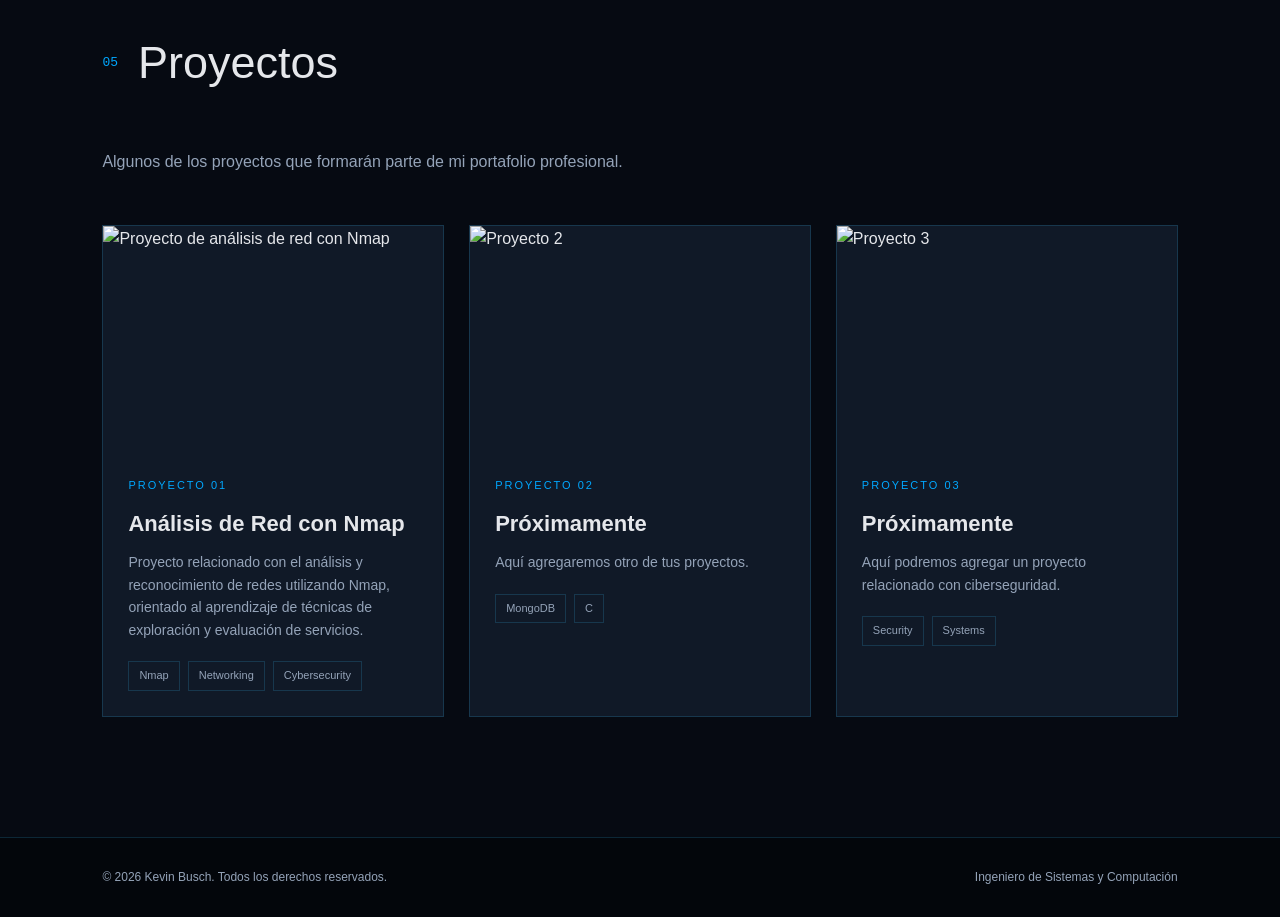
==== commit 85c64a05: "Update index.html" ====
--- a/index.html
+++ b/index.html
@@ -426,7 +426,7 @@
 
 
 
-                <img src="img/foto_personal.jpg"
+                <img src="img/foto_personal.png"
 
                      alt="Kevin Busch">
 
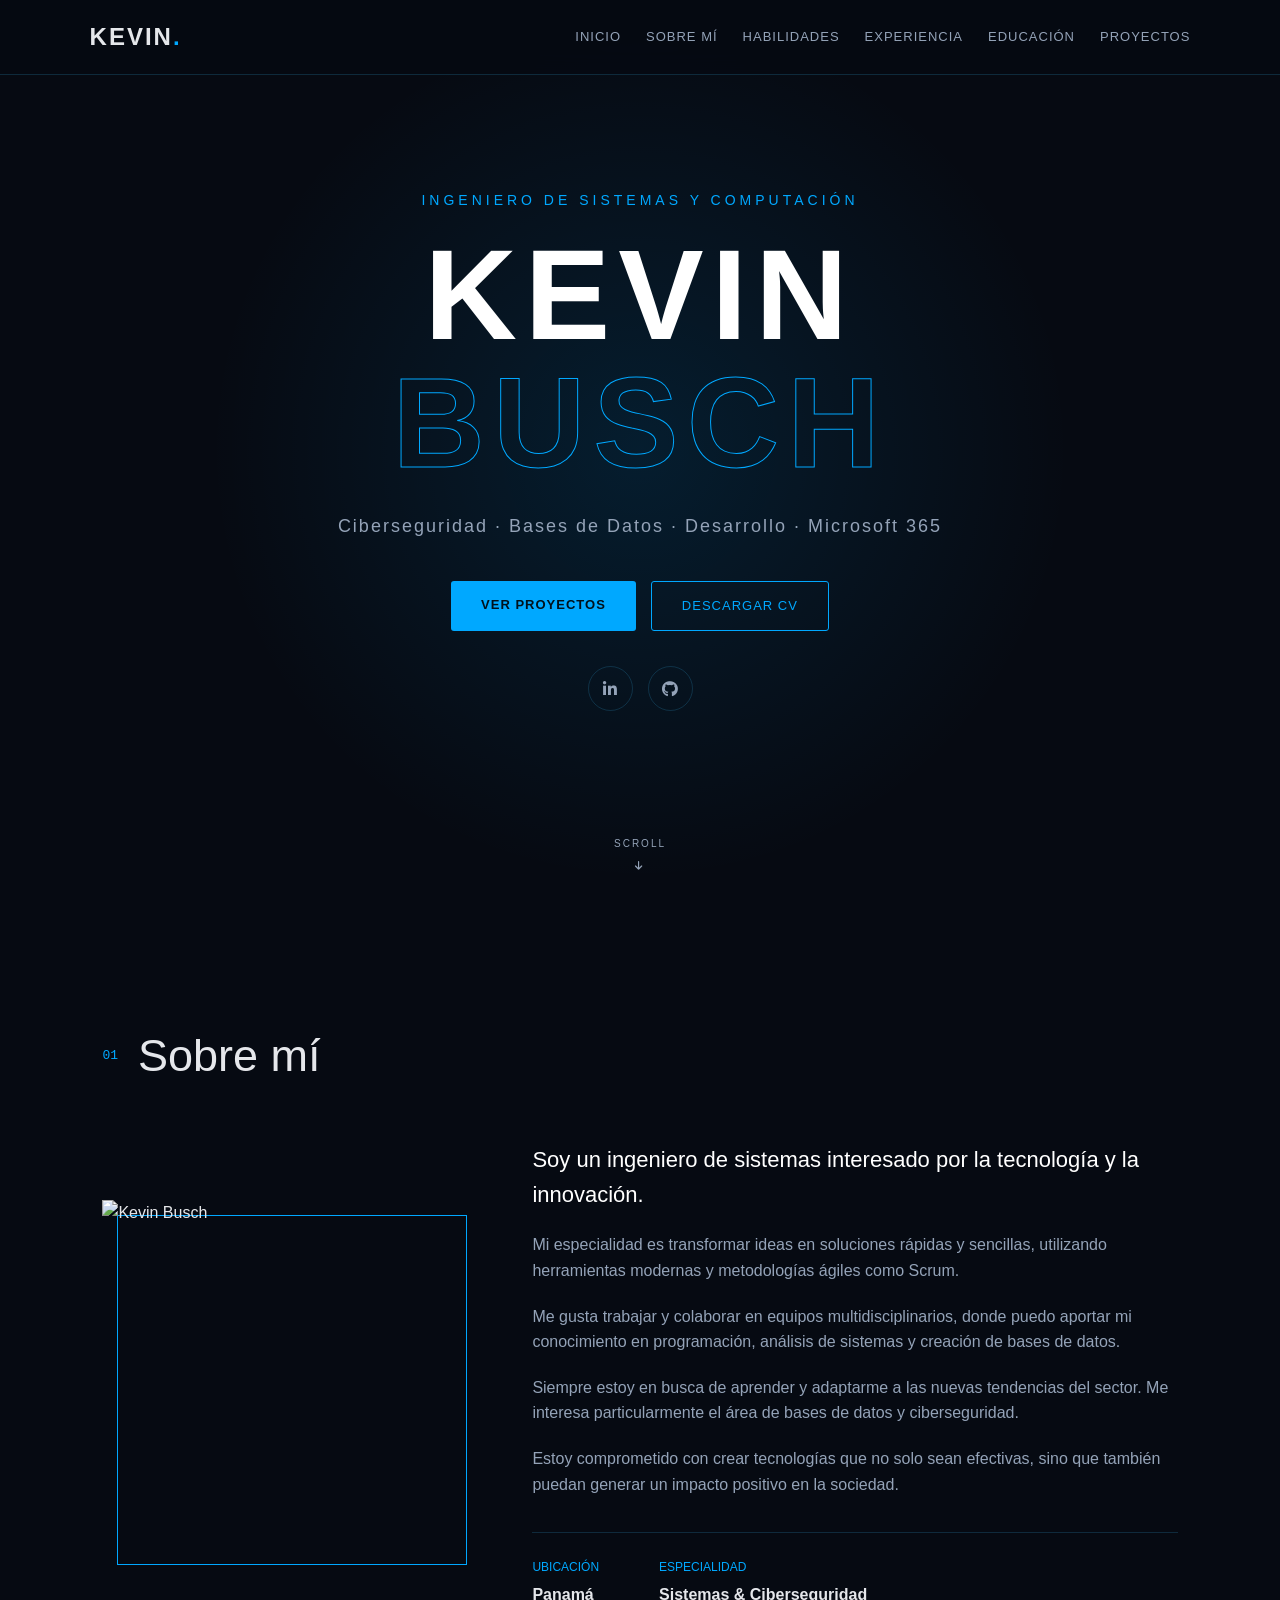
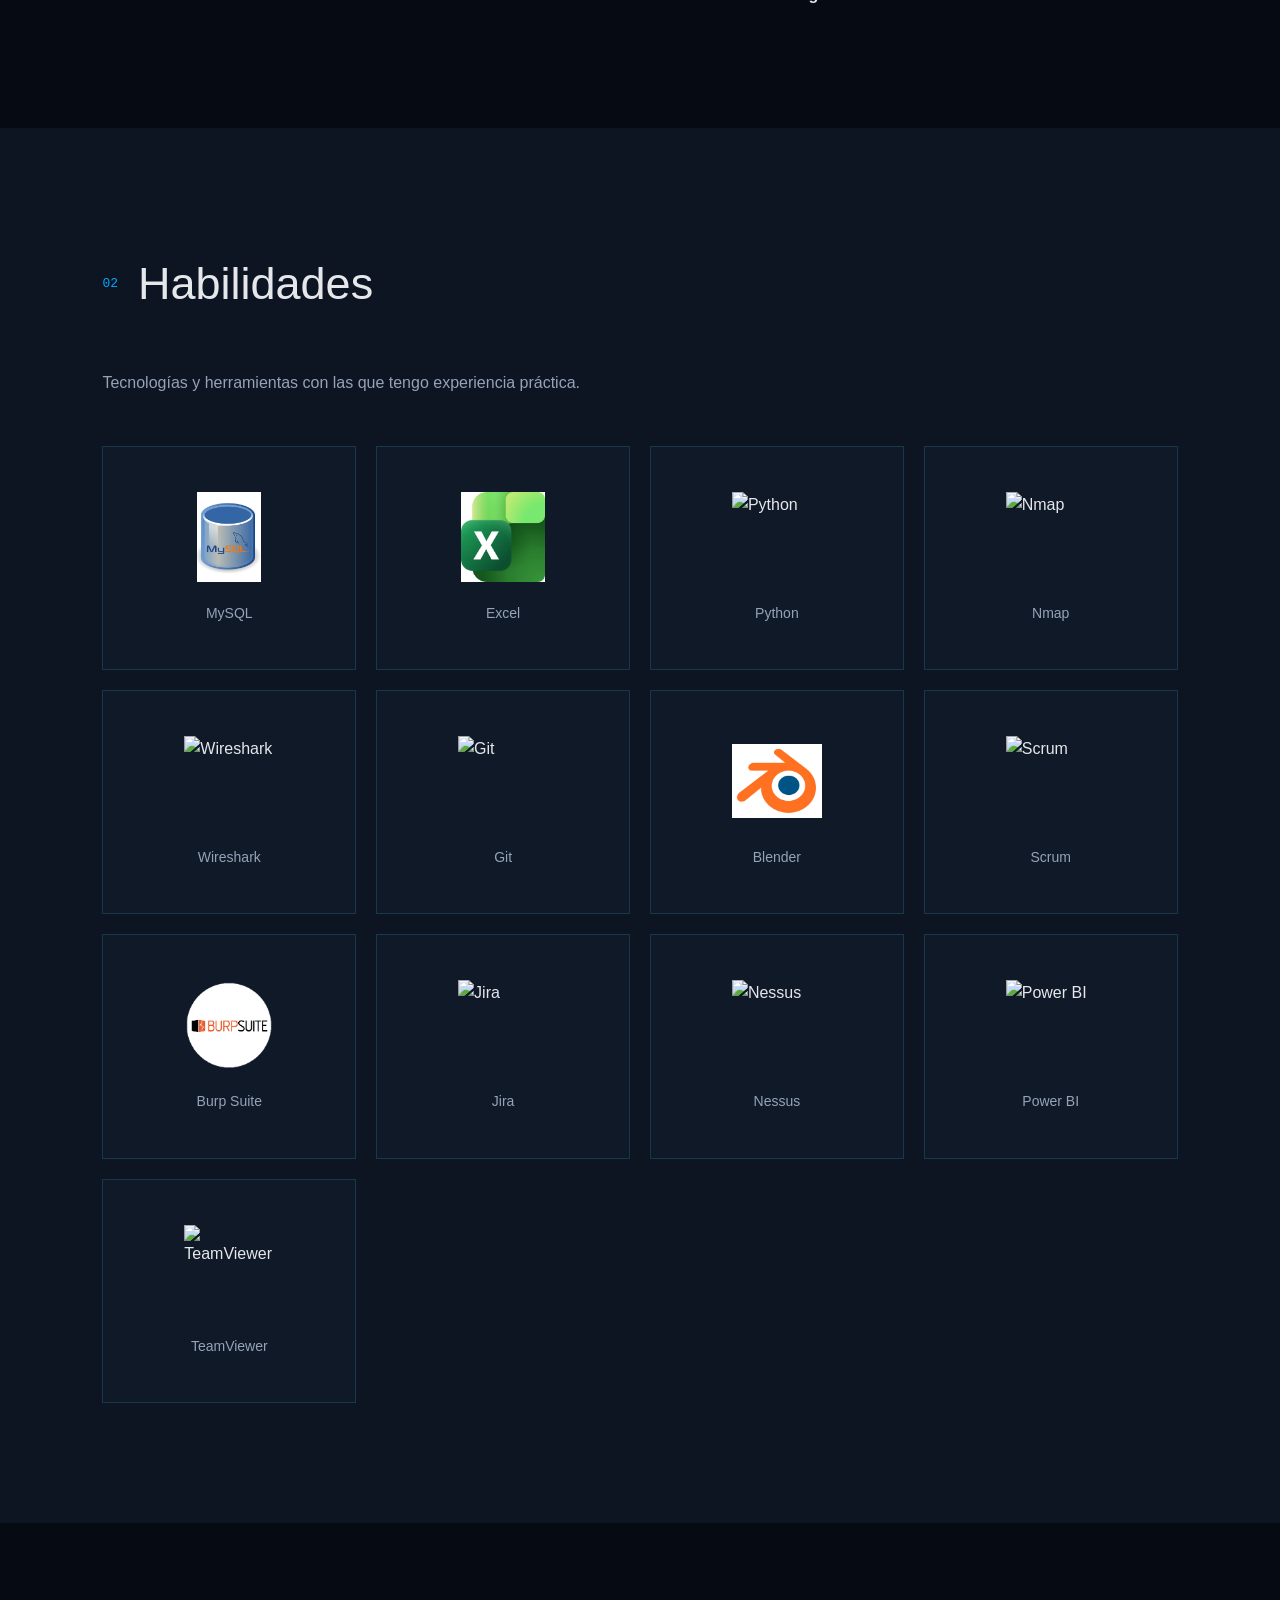
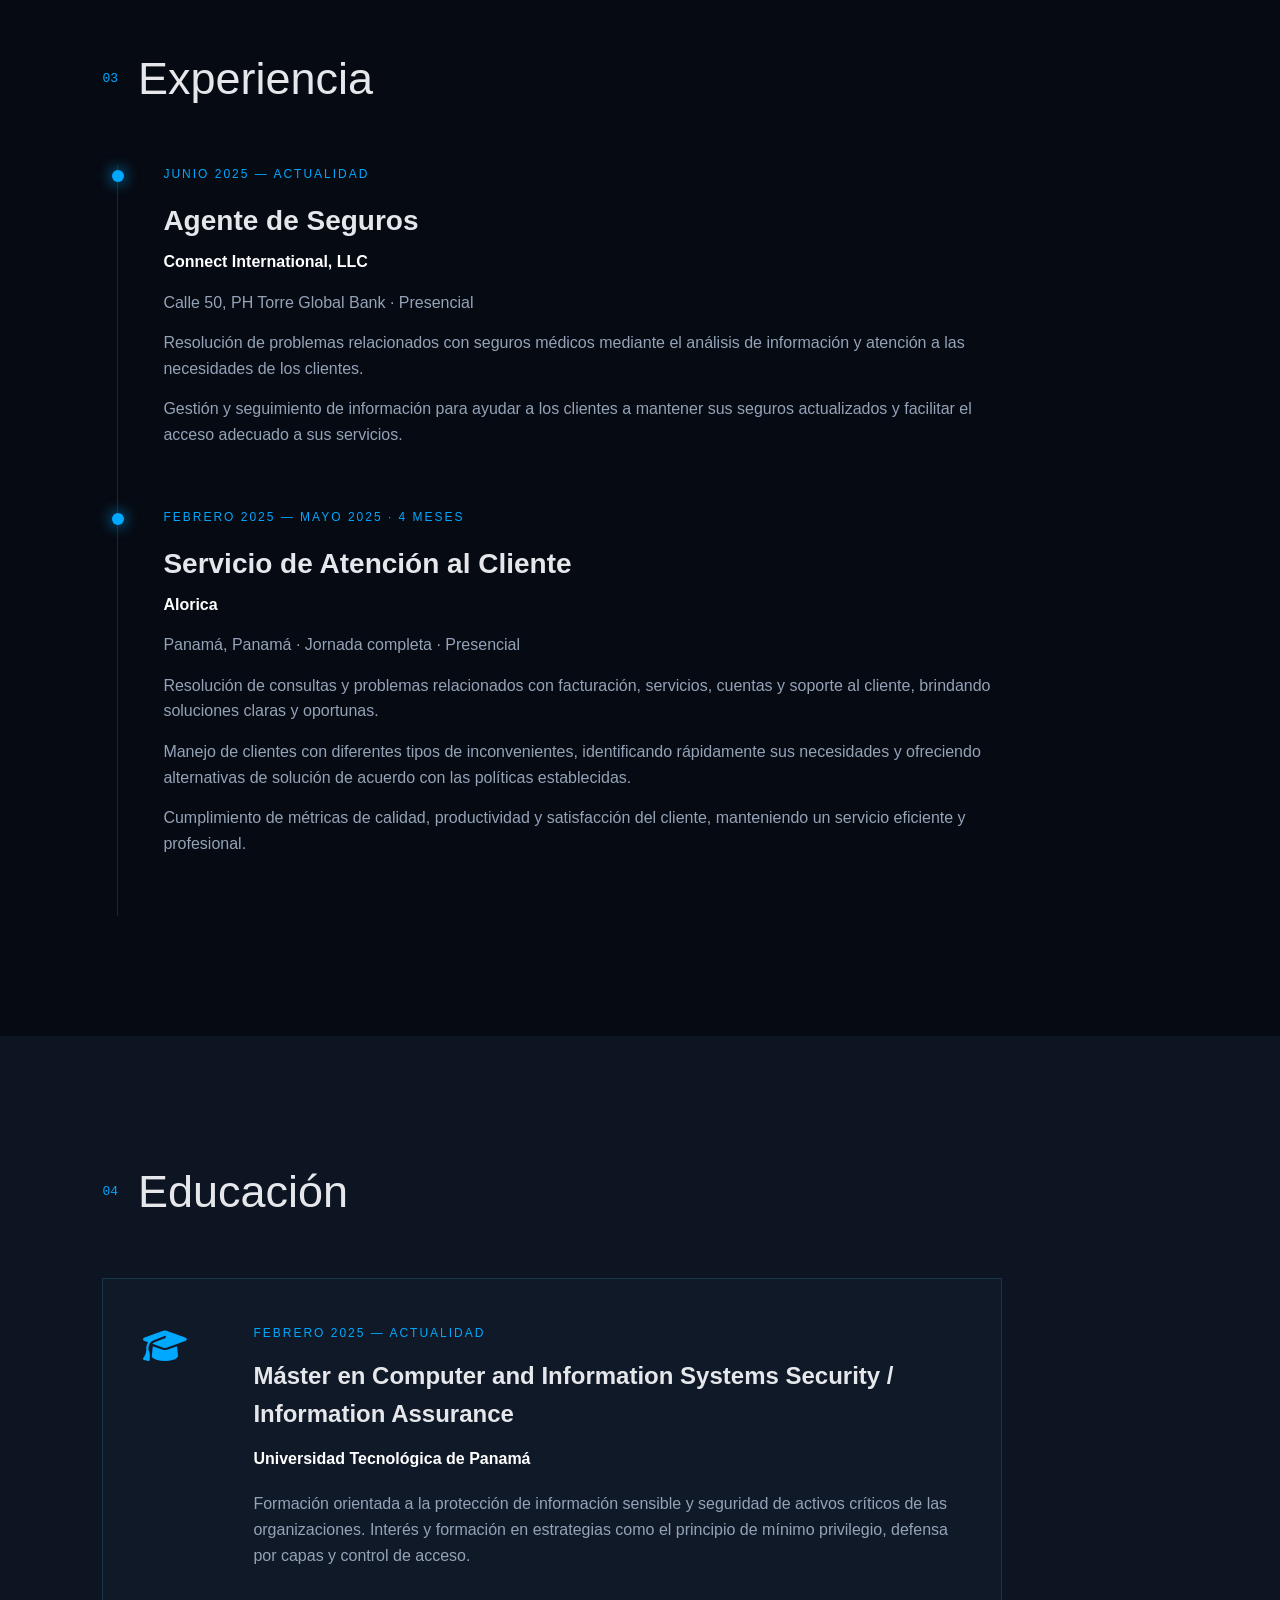
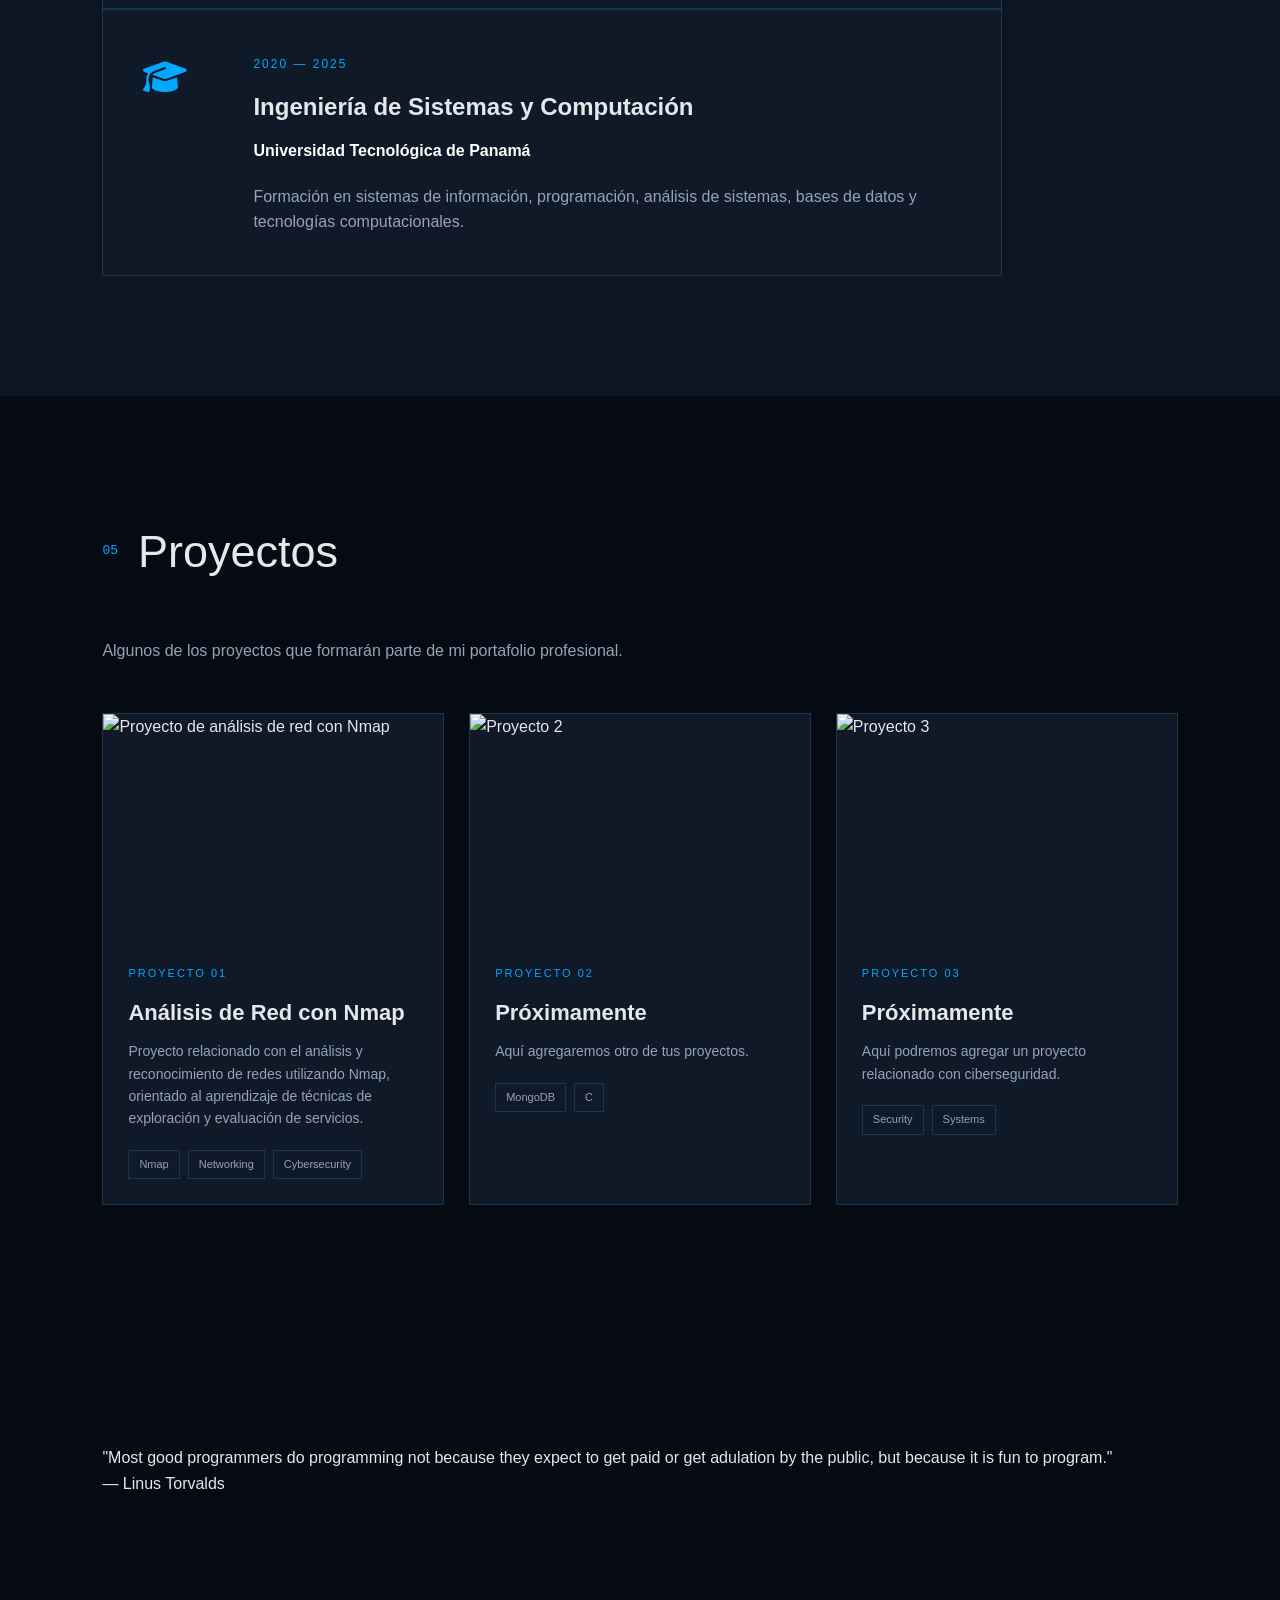
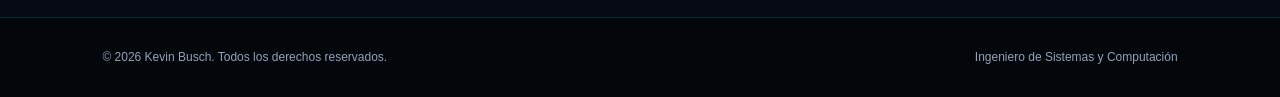
==== commit b76753e5: "Update index.html" ====
--- a/index.html
+++ b/index.html
@@ -312,22 +312,6 @@
 
 
 
-                <a href="mailto:Kevinbusch2012@outlook.com"
-
-                   aria-label="Email">
-
-
-
-                    <i class="fas fa-envelope"></i>
-
-
-
-                </a>
-
-
-
-
-
             </div>
 
 
@@ -426,7 +410,7 @@
 
 
 
-                <img src="img/foto_personal.png"
+                <img src="img/foto_personal.jpg"
 
                      alt="Kevin Busch">
 
@@ -714,7 +698,7 @@
 
             <div class="skill-box">
 
-                <img src="img/python.png" alt="Python">
+                <img src="img/python.jpg" alt="Python">
 
                 <span>Python</span>
 
@@ -726,7 +710,7 @@
 
             <div class="skill-box">
 
-                <img src="img/nmap.png" alt="Nmap">
+                <img src="img/nmap.jpg" alt="Nmap">
 
                 <span>Nmap</span>
 
@@ -738,7 +722,7 @@
 
             <div class="skill-box">
 
-                <img src="img/wireshark.png" alt="Wireshark">
+                <img src="img/wireshark.jpg" alt="Wireshark">
 
                 <span>Wireshark</span>
 
@@ -750,7 +734,7 @@
 
             <div class="skill-box">
 
-                <img src="img/git.png" alt="Git">
+                <img src="img/git.jpg" alt="Git">
 
                 <span>Git</span>
 
@@ -774,7 +758,7 @@
 
             <div class="skill-box">
 
-                <img src="img/scrum.png" alt="Scrum">
+                <img src="img/scrum.jpg" alt="Scrum">
 
                 <span>Scrum</span>
 
@@ -784,6 +768,66 @@
 
 
 
+            <div class="skill-box">
+
+                <img src="img/burpsuite.png" alt="Burp Suite">
+
+                <span>Burp Suite</span>
+
+            </div>
+
+
+
+
+
+            <div class="skill-box">
+
+                <img src="img/jira.jpg" alt="Jira">
+
+                <span>Jira</span>
+
+            </div>
+
+
+
+
+
+            <div class="skill-box">
+
+                <img src="img/nessus.jpg" alt="Nessus">
+
+                <span>Nessus</span>
+
+            </div>
+
+
+
+
+
+            <div class="skill-box">
+
+                <img src="img/powerbi.png" alt="Power BI">
+
+                <span>Power BI</span>
+
+            </div>
+
+
+
+
+
+            <div class="skill-box">
+
+                <img src="img/teamviewer.png" alt="TeamViewer">
+
+                <span>TeamViewer</span>
+
+            </div>
+
+
+
+
+
         </div>
 
 
@@ -1738,6 +1782,50 @@
 
     <!-- =====================================
 
+         FRASE
+
+    ====================================== -->
+
+
+
+    <section id="frase" class="section quote">
+
+
+
+        <blockquote>
+
+
+
+            "Most good programmers do programming not because
+
+            they expect to get paid or get adulation by the
+
+            public, but because it is fun to program."
+
+
+
+        </blockquote>
+
+
+
+        <p class="quote-author">
+
+            — Linus Torvalds
+
+        </p>
+
+
+
+    </section>
+
+
+
+
+
+
+
+    <!-- =====================================
+
          FOOTER
 
     ====================================== -->
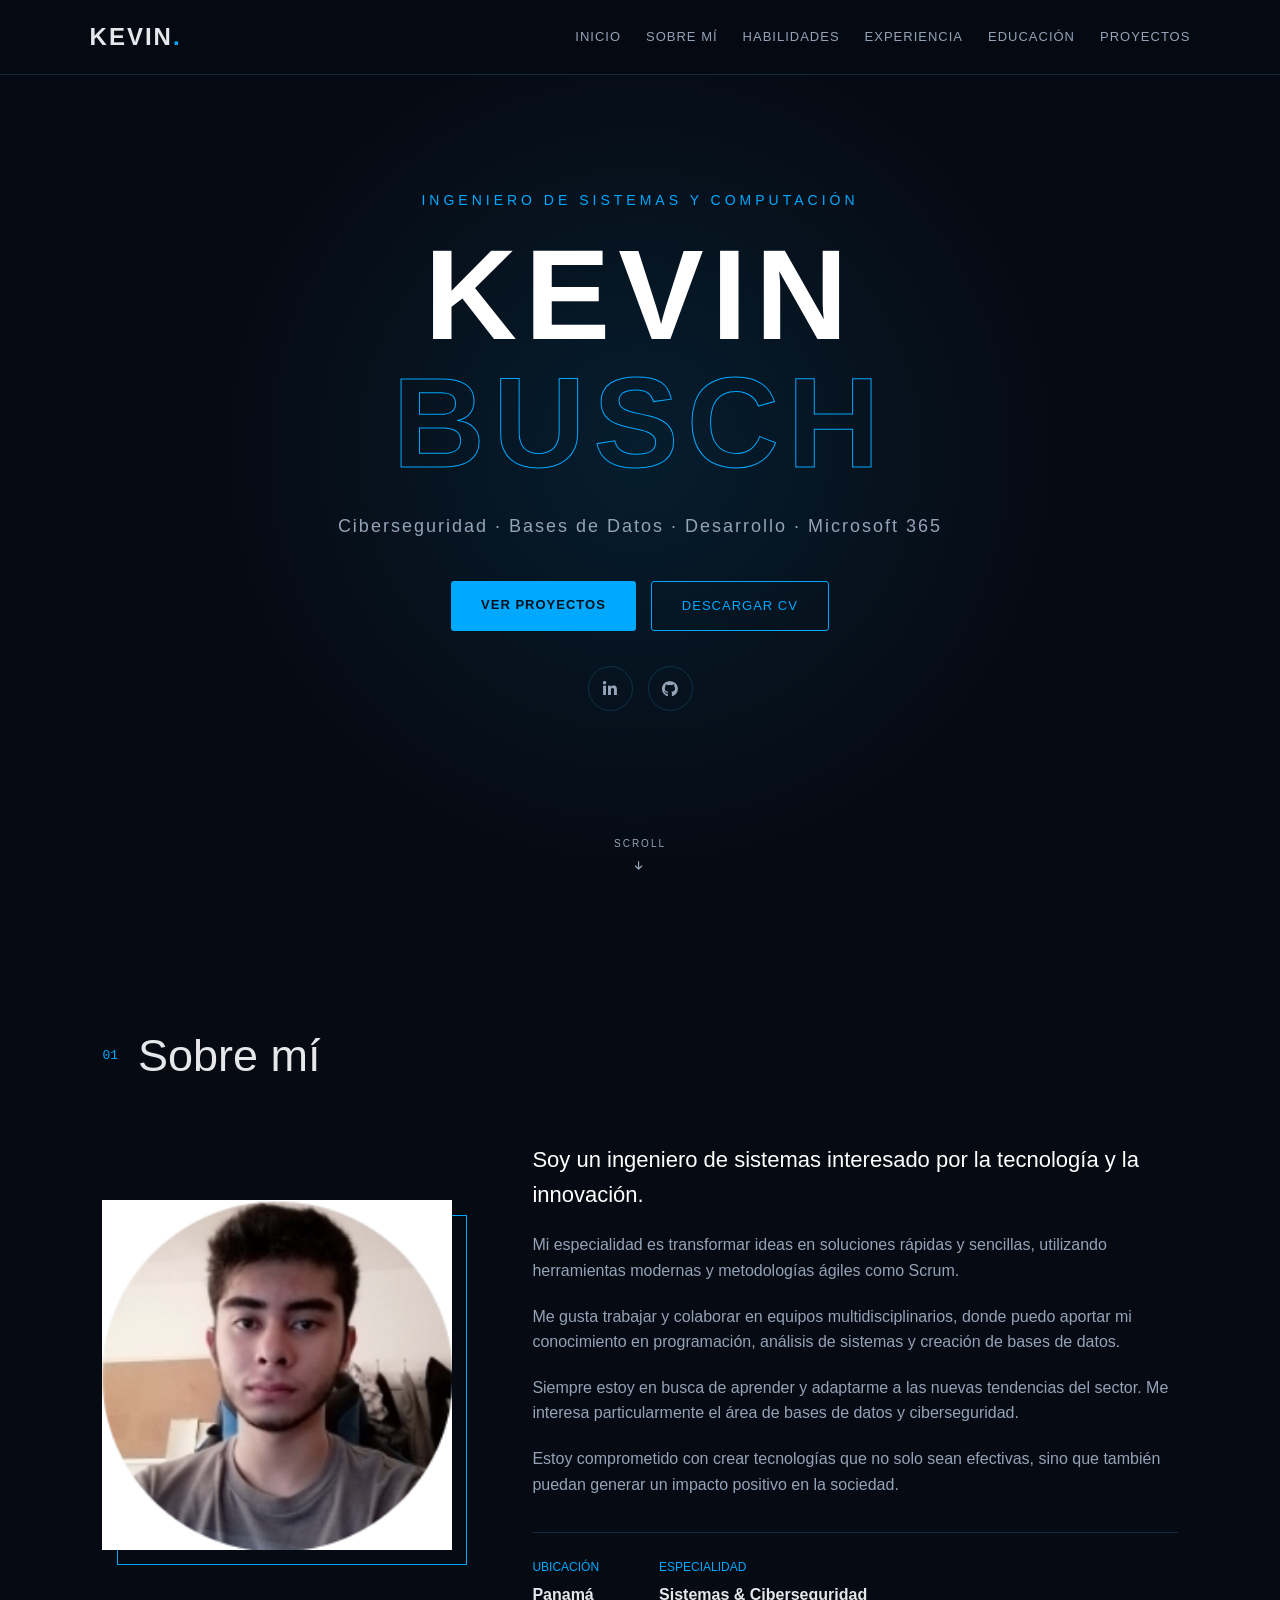
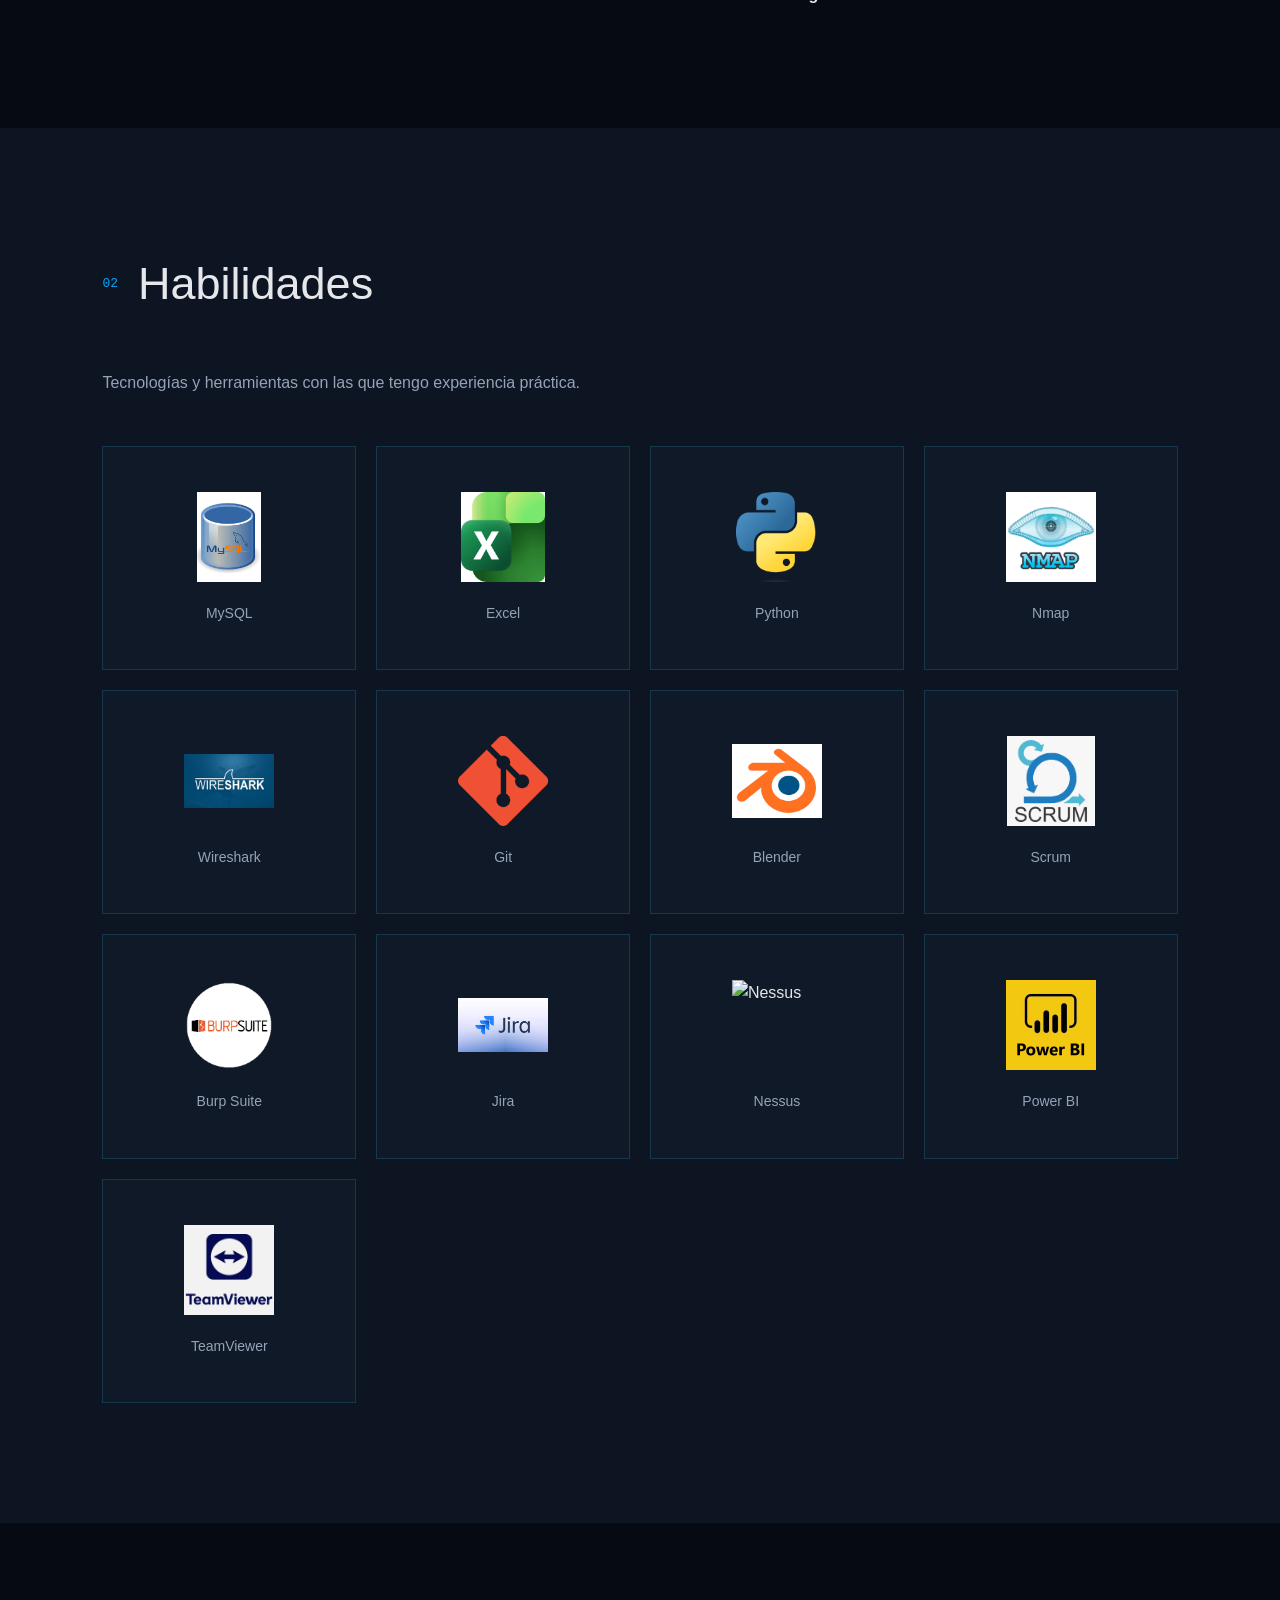
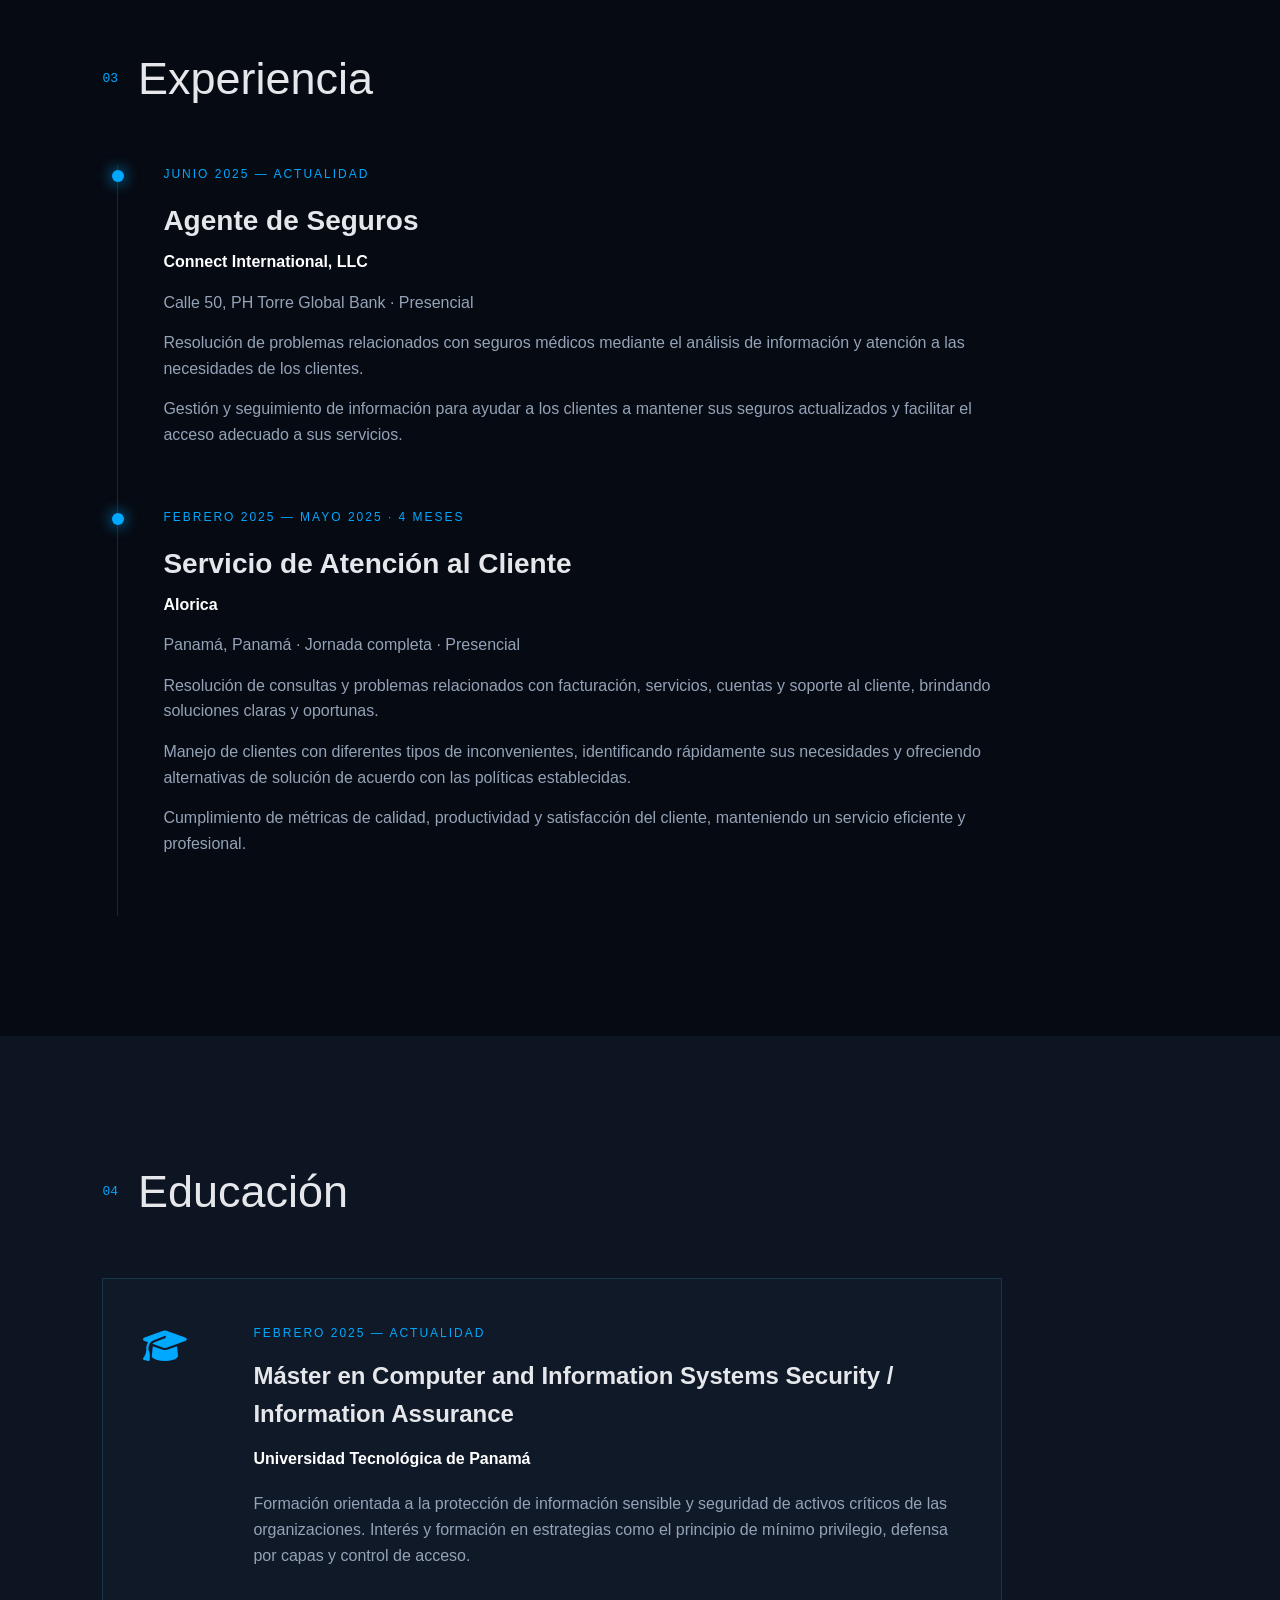
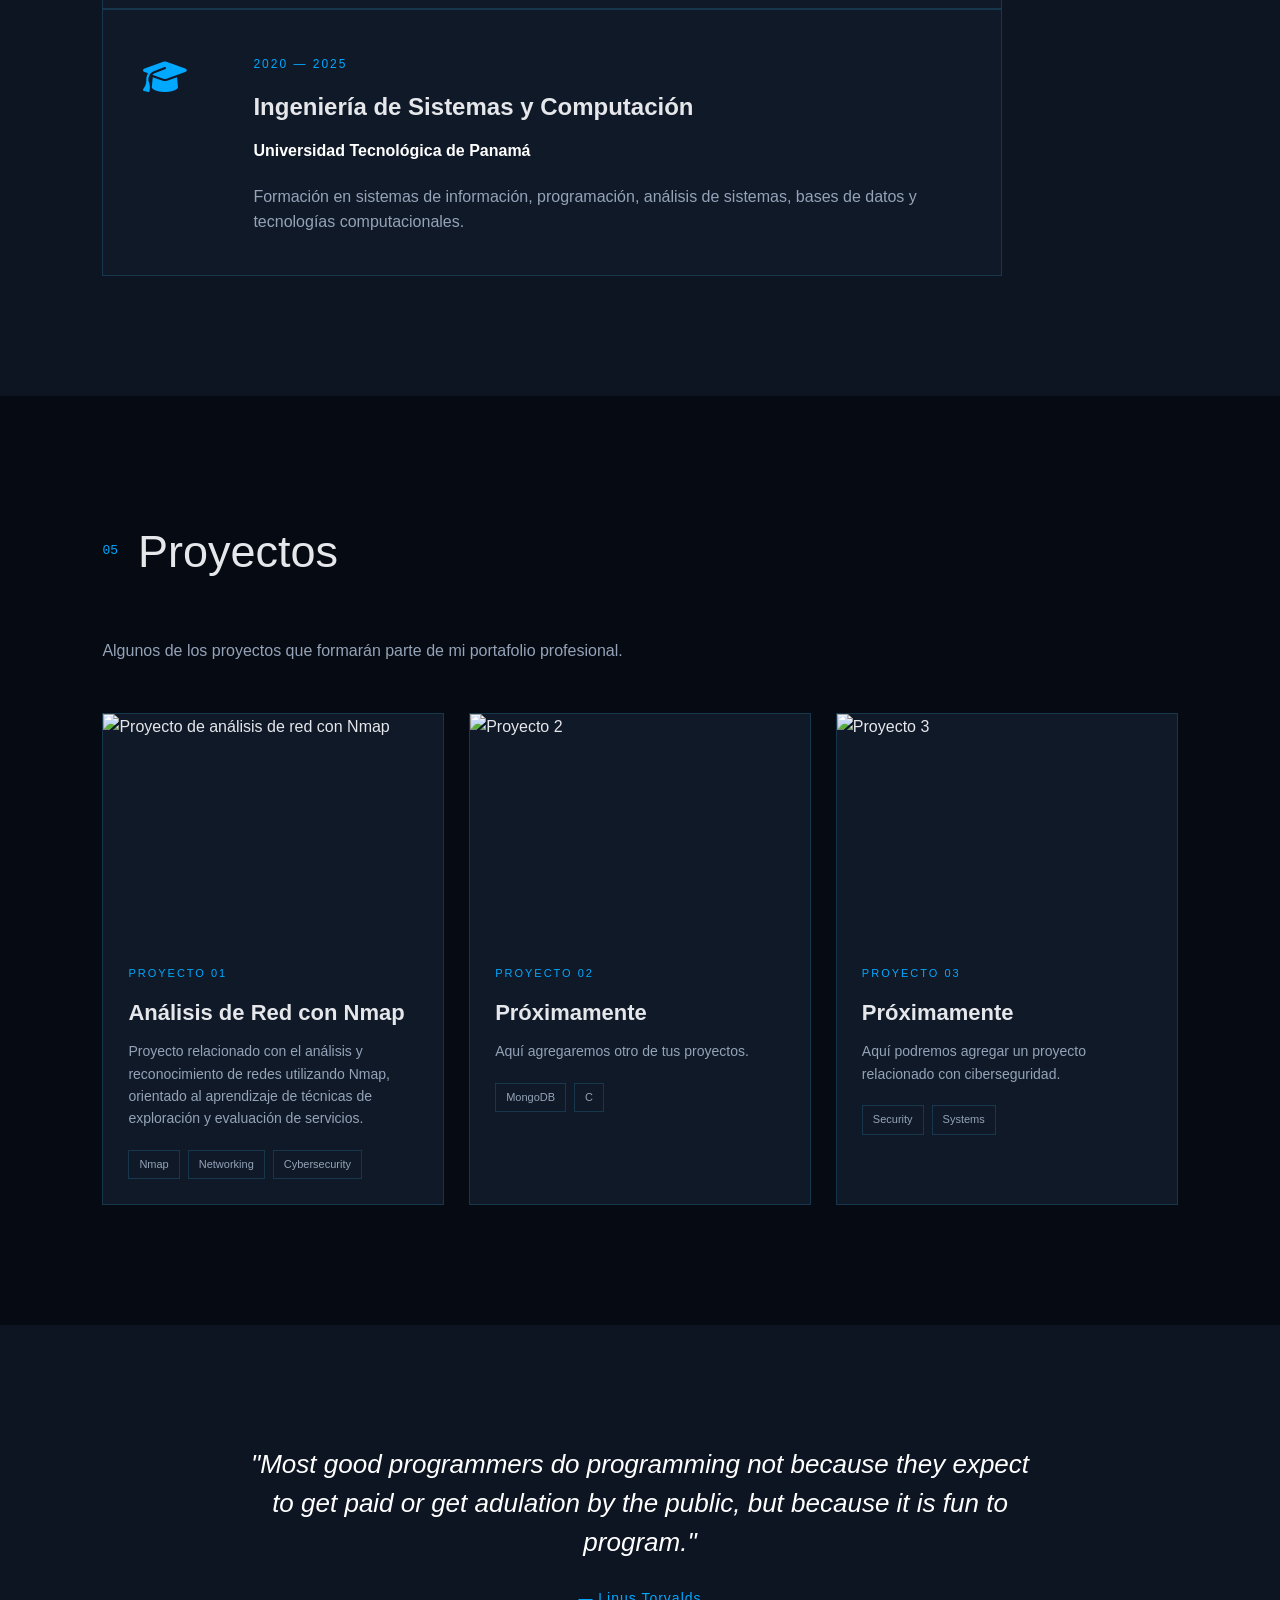
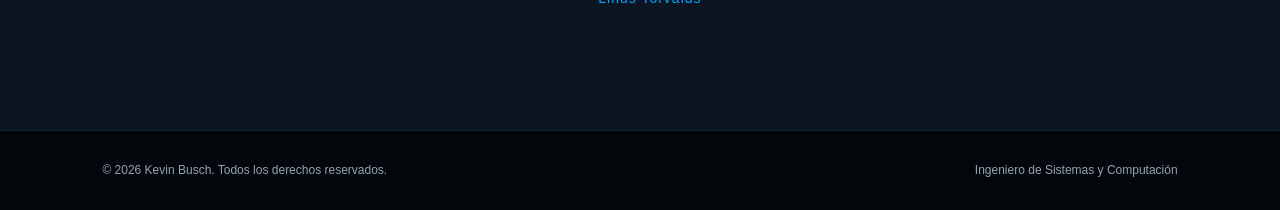
==== commit 4320fc1c: "Update index.html" ====
--- a/index.html
+++ b/index.html
@@ -410,7 +410,7 @@
 
 
 
-                <img src="img/foto_personal.jpg"
+                <img src="img/foto_personal.png"
 
                      alt="Kevin Busch">
 
@@ -698,7 +698,7 @@
 
             <div class="skill-box">
 
-                <img src="img/python.jpg" alt="Python">
+                <img src="img/python.png" alt="Python">
 
                 <span>Python</span>
 
@@ -710,7 +710,7 @@
 
             <div class="skill-box">
 
-                <img src="img/nmap.jpg" alt="Nmap">
+                <img src="img/nmap.png" alt="Nmap">
 
                 <span>Nmap</span>
 
@@ -722,7 +722,7 @@
 
             <div class="skill-box">
 
-                <img src="img/wireshark.jpg" alt="Wireshark">
+                <img src="img/wireshark.png" alt="Wireshark">
 
                 <span>Wireshark</span>
 
@@ -734,7 +734,7 @@
 
             <div class="skill-box">
 
-                <img src="img/git.jpg" alt="Git">
+                <img src="img/git.png" alt="Git">
 
                 <span>Git</span>
 
@@ -758,7 +758,7 @@
 
             <div class="skill-box">
 
-                <img src="img/scrum.jpg" alt="Scrum">
+                <img src="img/scrum.png" alt="Scrum">
 
                 <span>Scrum</span>
 
@@ -782,7 +782,7 @@
 
             <div class="skill-box">
 
-                <img src="img/jira.jpg" alt="Jira">
+                <img src="img/Jira.jpg" alt="Jira">
 
                 <span>Jira</span>
 
@@ -806,7 +806,7 @@
 
             <div class="skill-box">
 
-                <img src="img/powerbi.png" alt="Power BI">
+                <img src="img/power bi.png" alt="Power BI">
 
                 <span>Power BI</span>
 
@@ -818,7 +818,7 @@
 
             <div class="skill-box">
 
-                <img src="img/teamviewer.png" alt="TeamViewer">
+                <img src="img/Teamviewer.png" alt="TeamViewer">
 
                 <span>TeamViewer</span>
 
--- a/css/style.css
+++ b/css/style.css
@@ -2388,8 +2388,100 @@
 
 
 
+
+
+
+
 /* =========================================
 
+   FRASE
+
+========================================= */
+
+
+
+.quote {
+
+
+
+    text-align: center;
+
+
+
+    background: var(--background-light);
+
+
+
+}
+
+
+
+
+
+.quote blockquote {
+
+
+
+    max-width: 800px;
+
+
+
+    margin: 0 auto;
+
+
+
+    font-size: 26px;
+
+
+
+    font-style: italic;
+
+
+
+    color: white;
+
+
+
+    line-height: 1.5;
+
+
+
+}
+
+
+
+
+
+.quote-author {
+
+
+
+    margin-top: 25px;
+
+
+
+    color: var(--blue);
+
+
+
+    font-size: 14px;
+
+
+
+    letter-spacing: 1px;
+
+
+
+}
+
+
+
+
+
+
+
+/* =========================================
+
    FOOTER
 
 ========================================= */
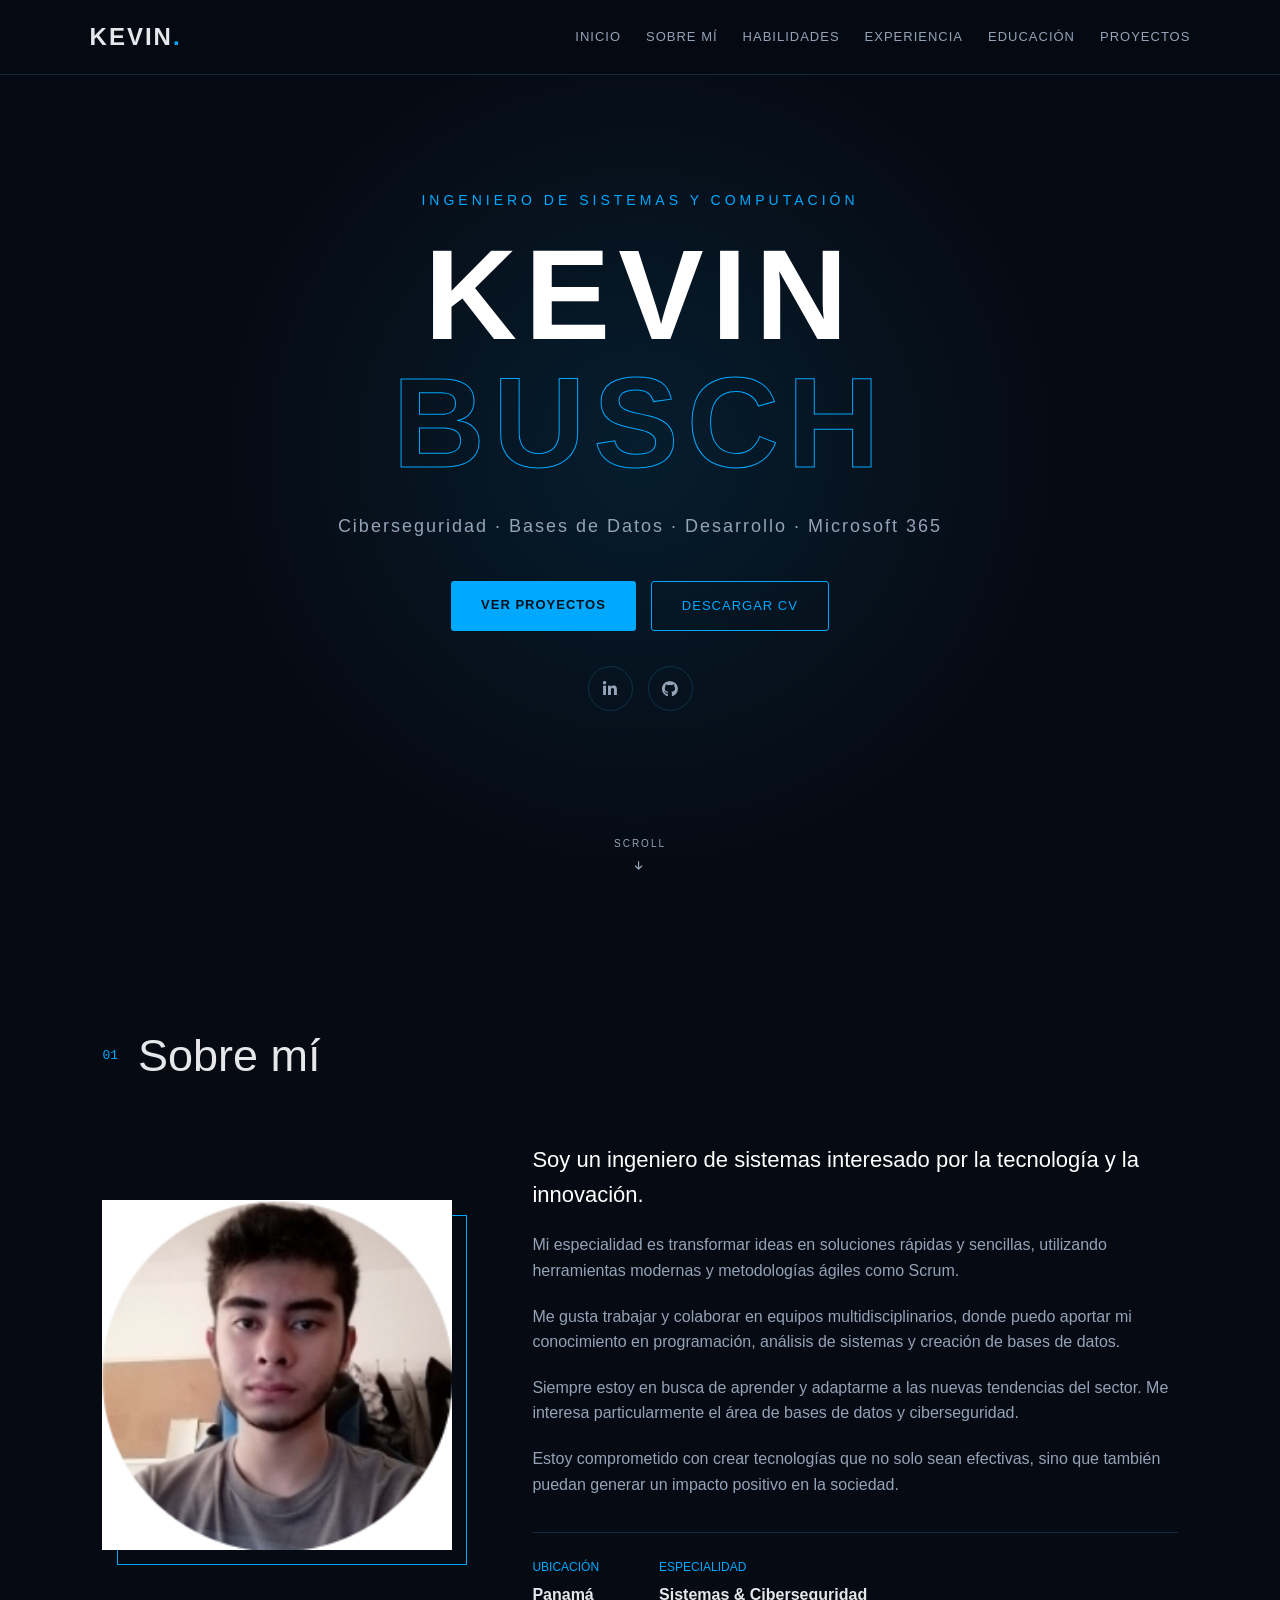
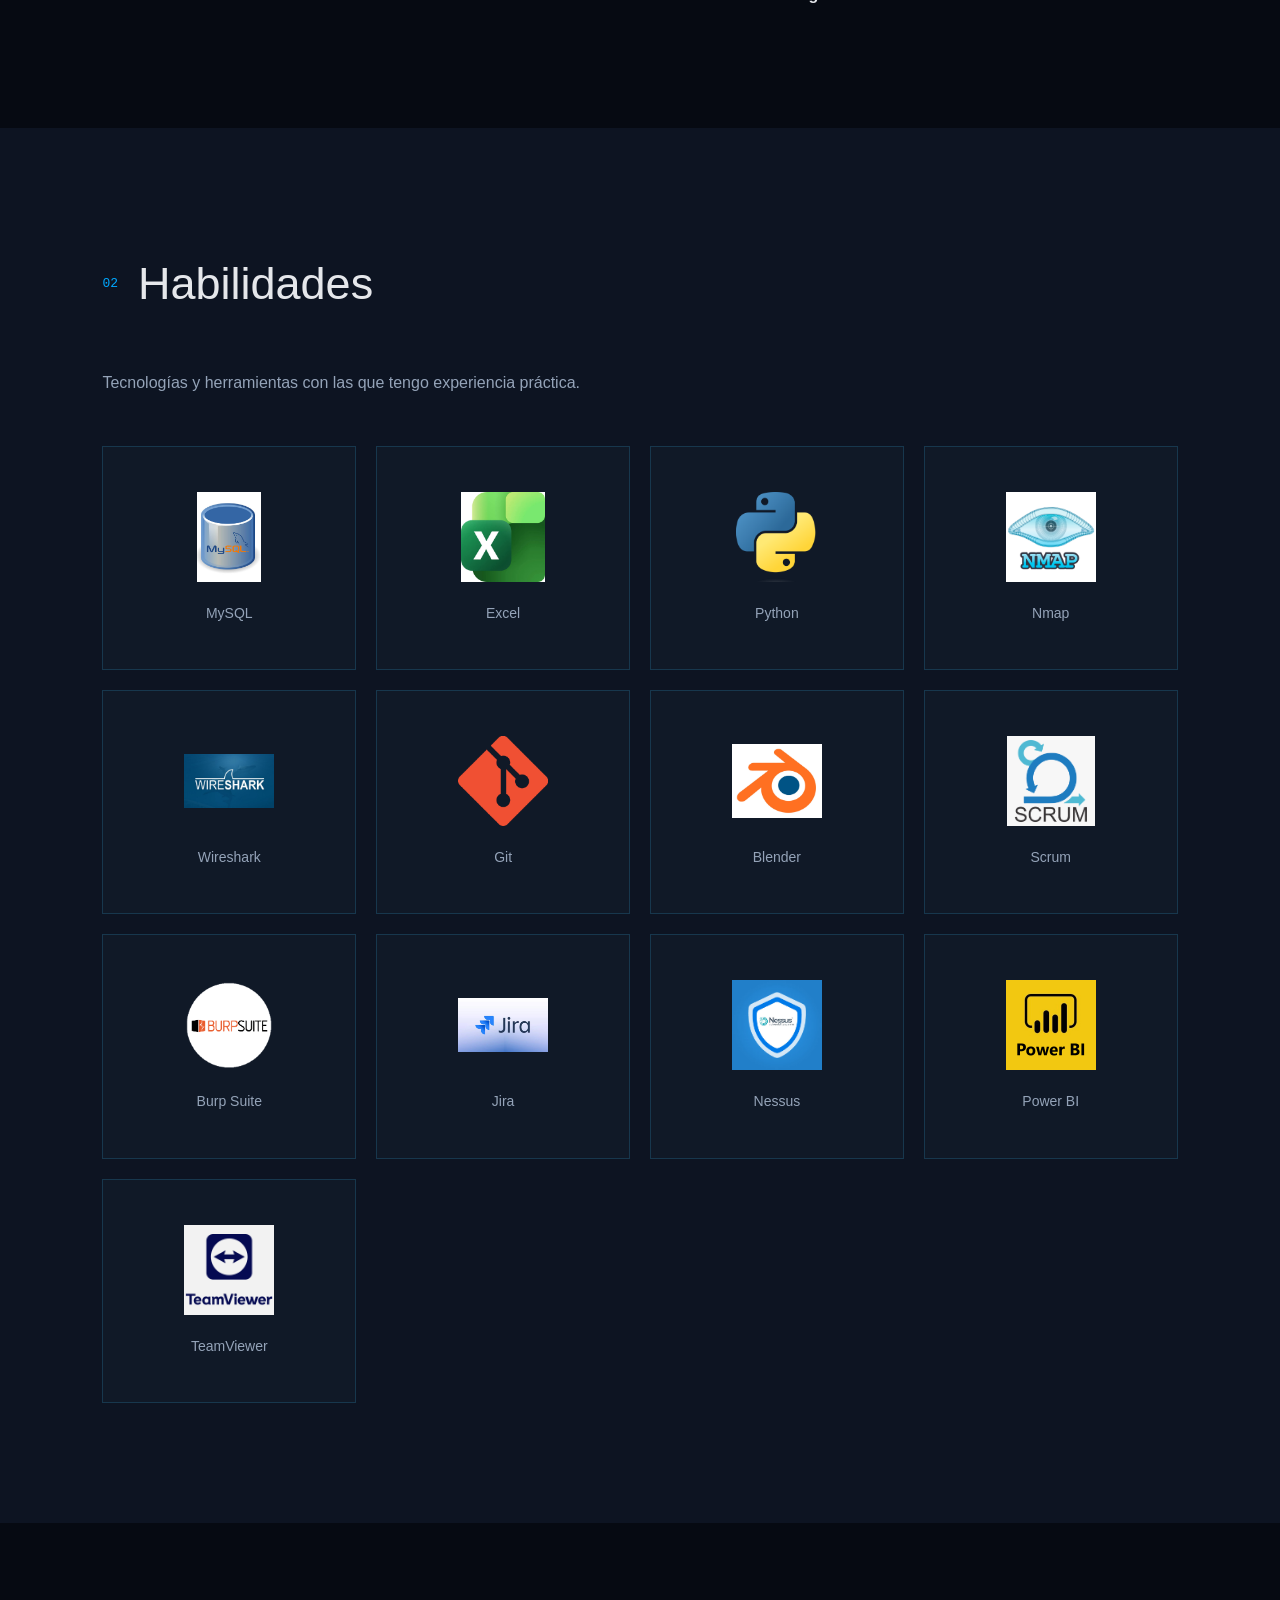
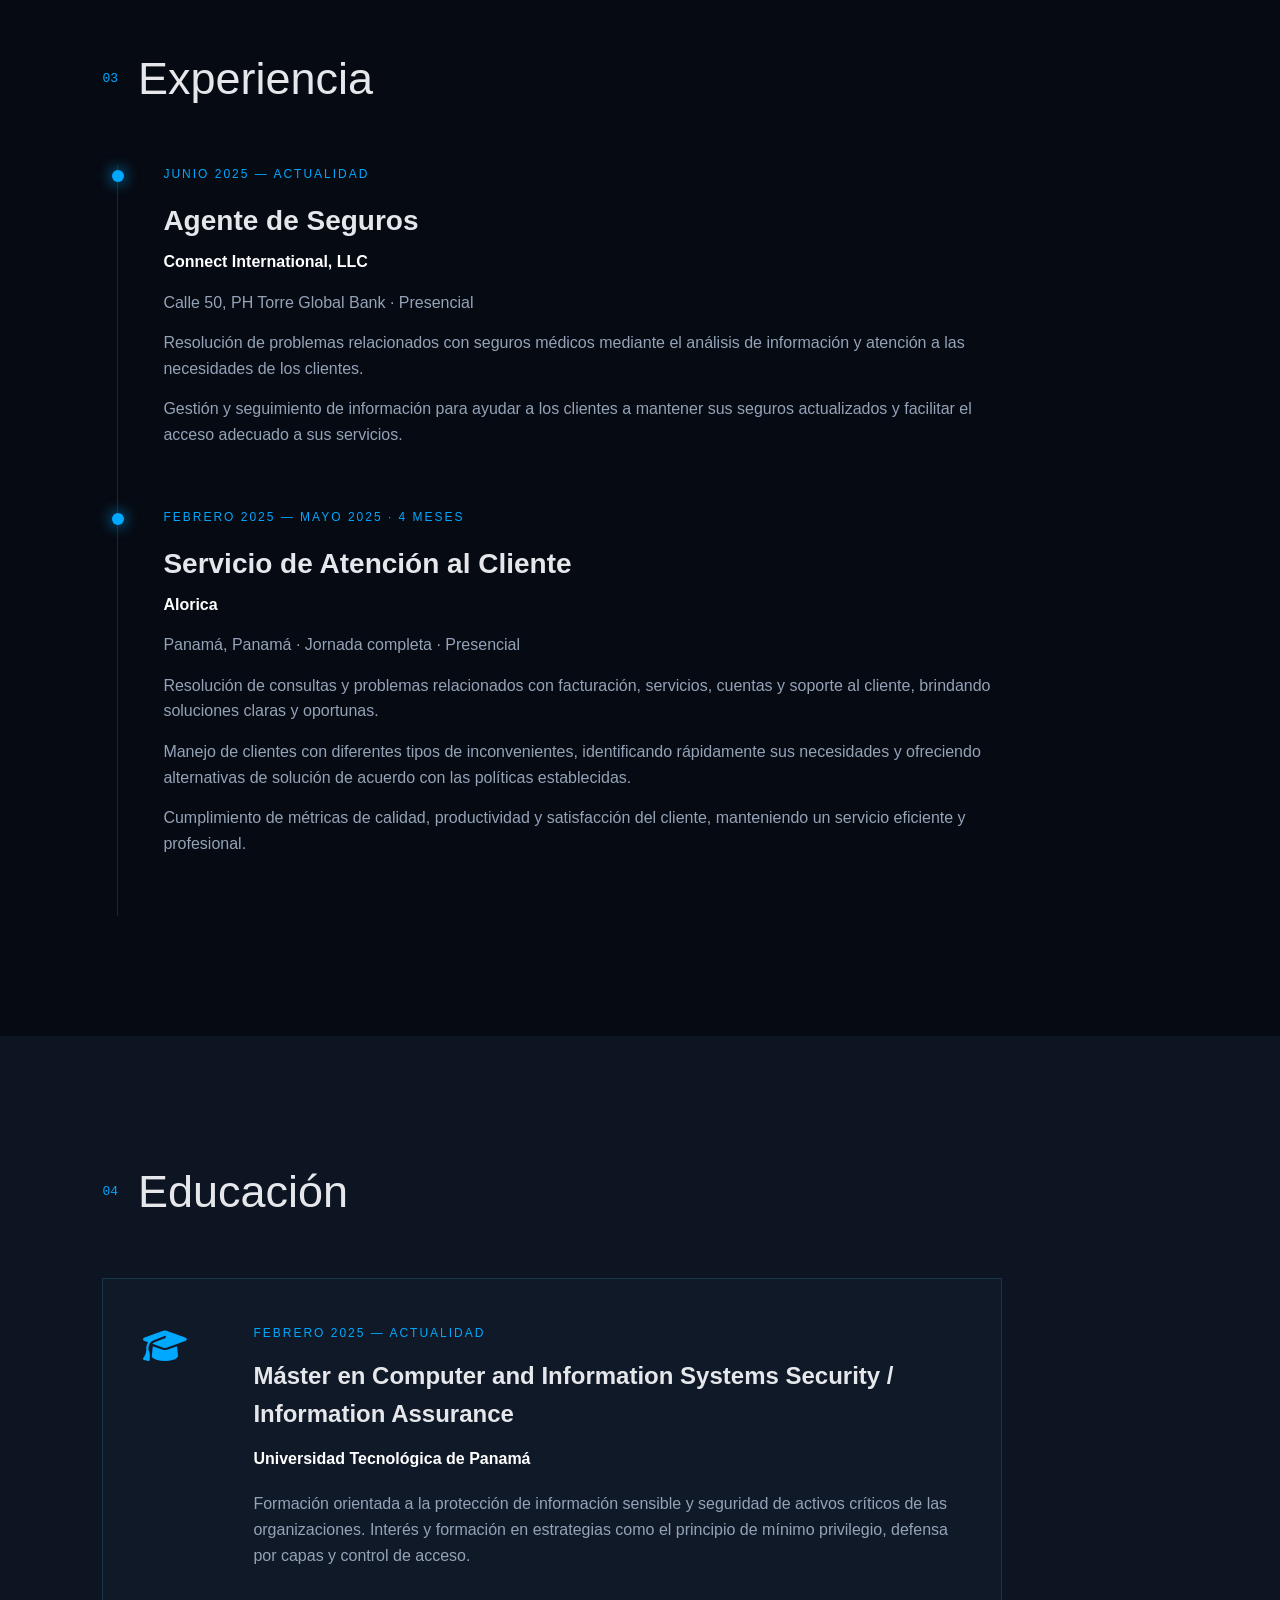
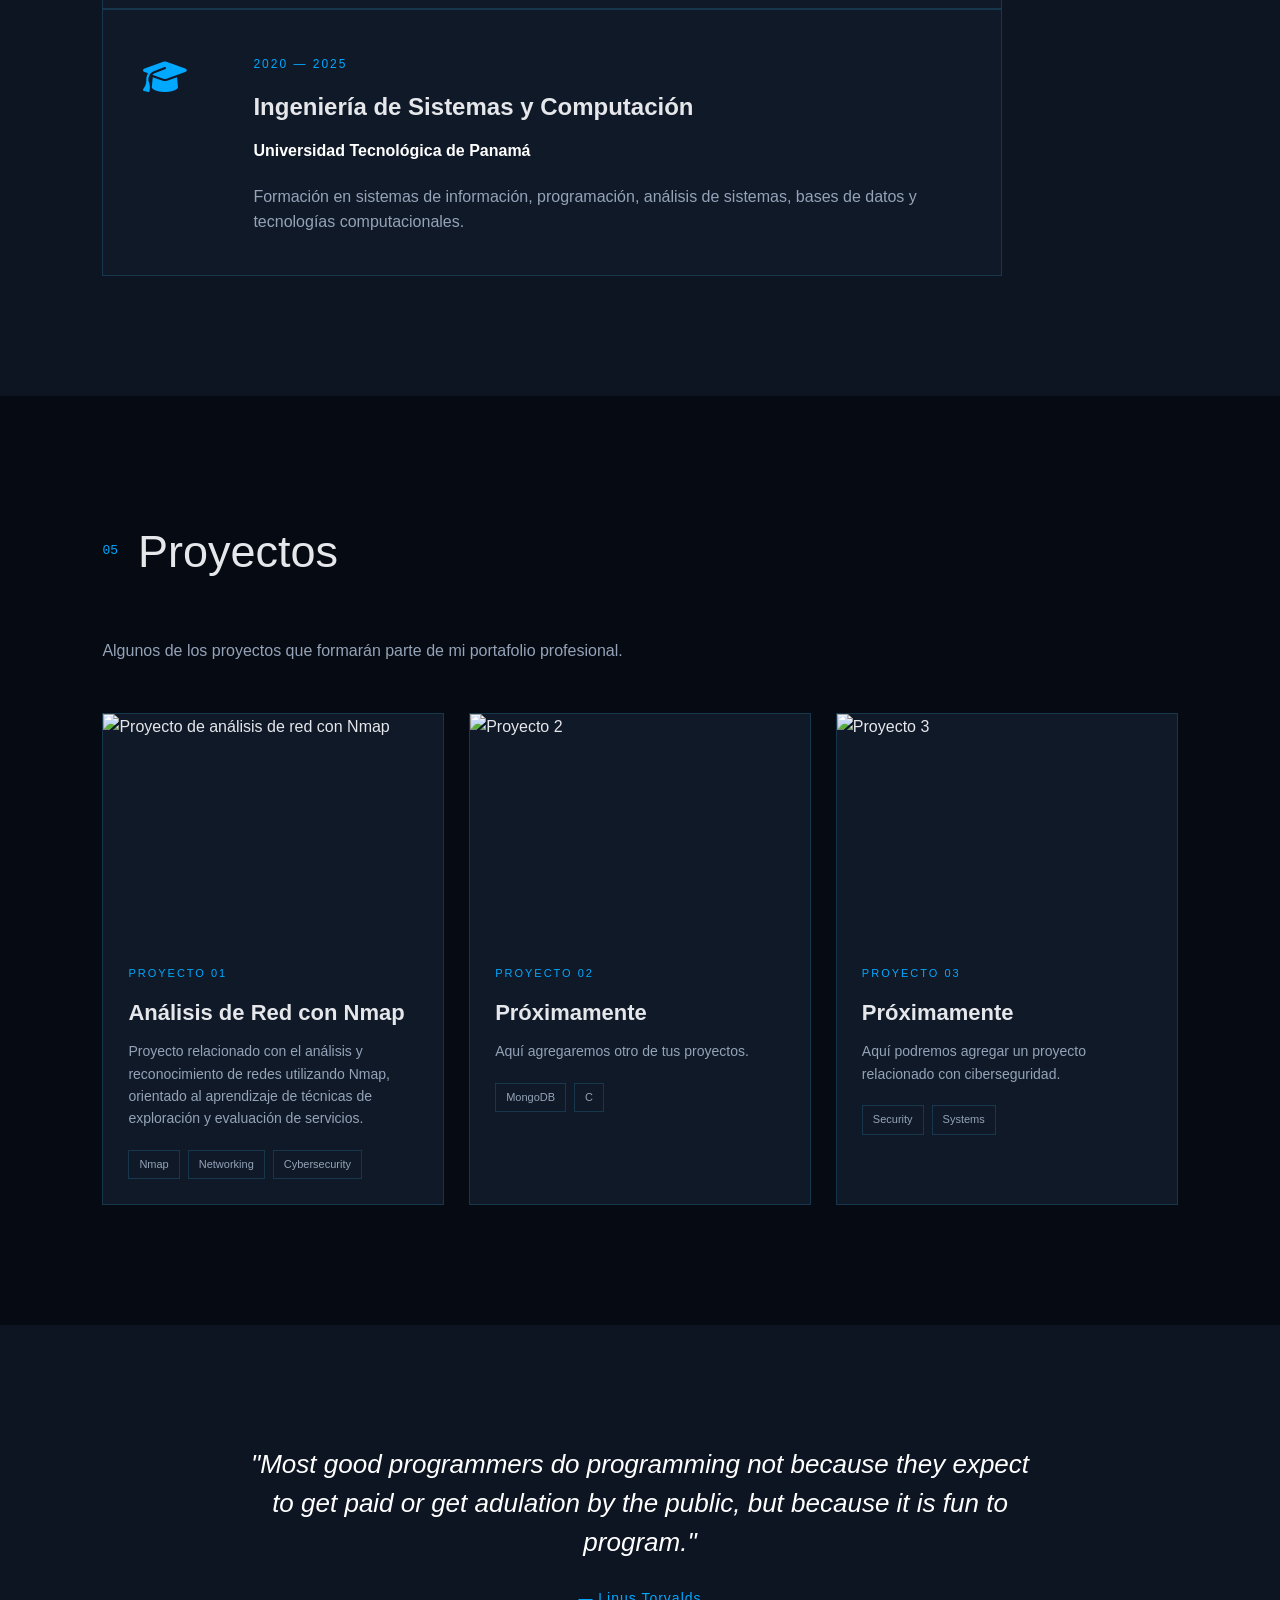
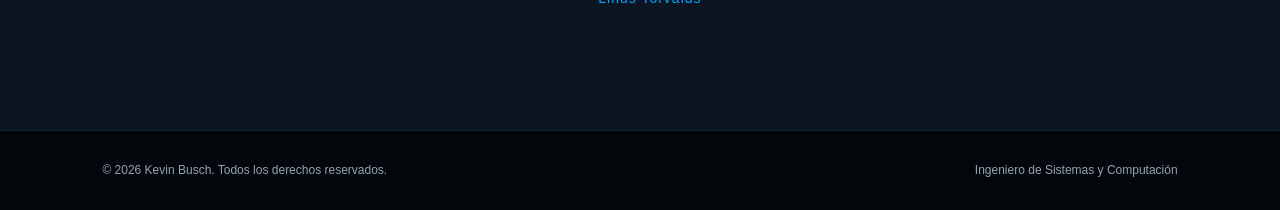
==== commit 385fc777: "Update index.html" ====
--- a/index.html
+++ b/index.html
@@ -794,7 +794,7 @@
 
             <div class="skill-box">
 
-                <img src="img/nessus.jpg" alt="Nessus">
+                <img src="img/Nessus.jpg" alt="Nessus">
 
                 <span>Nessus</span>
 
